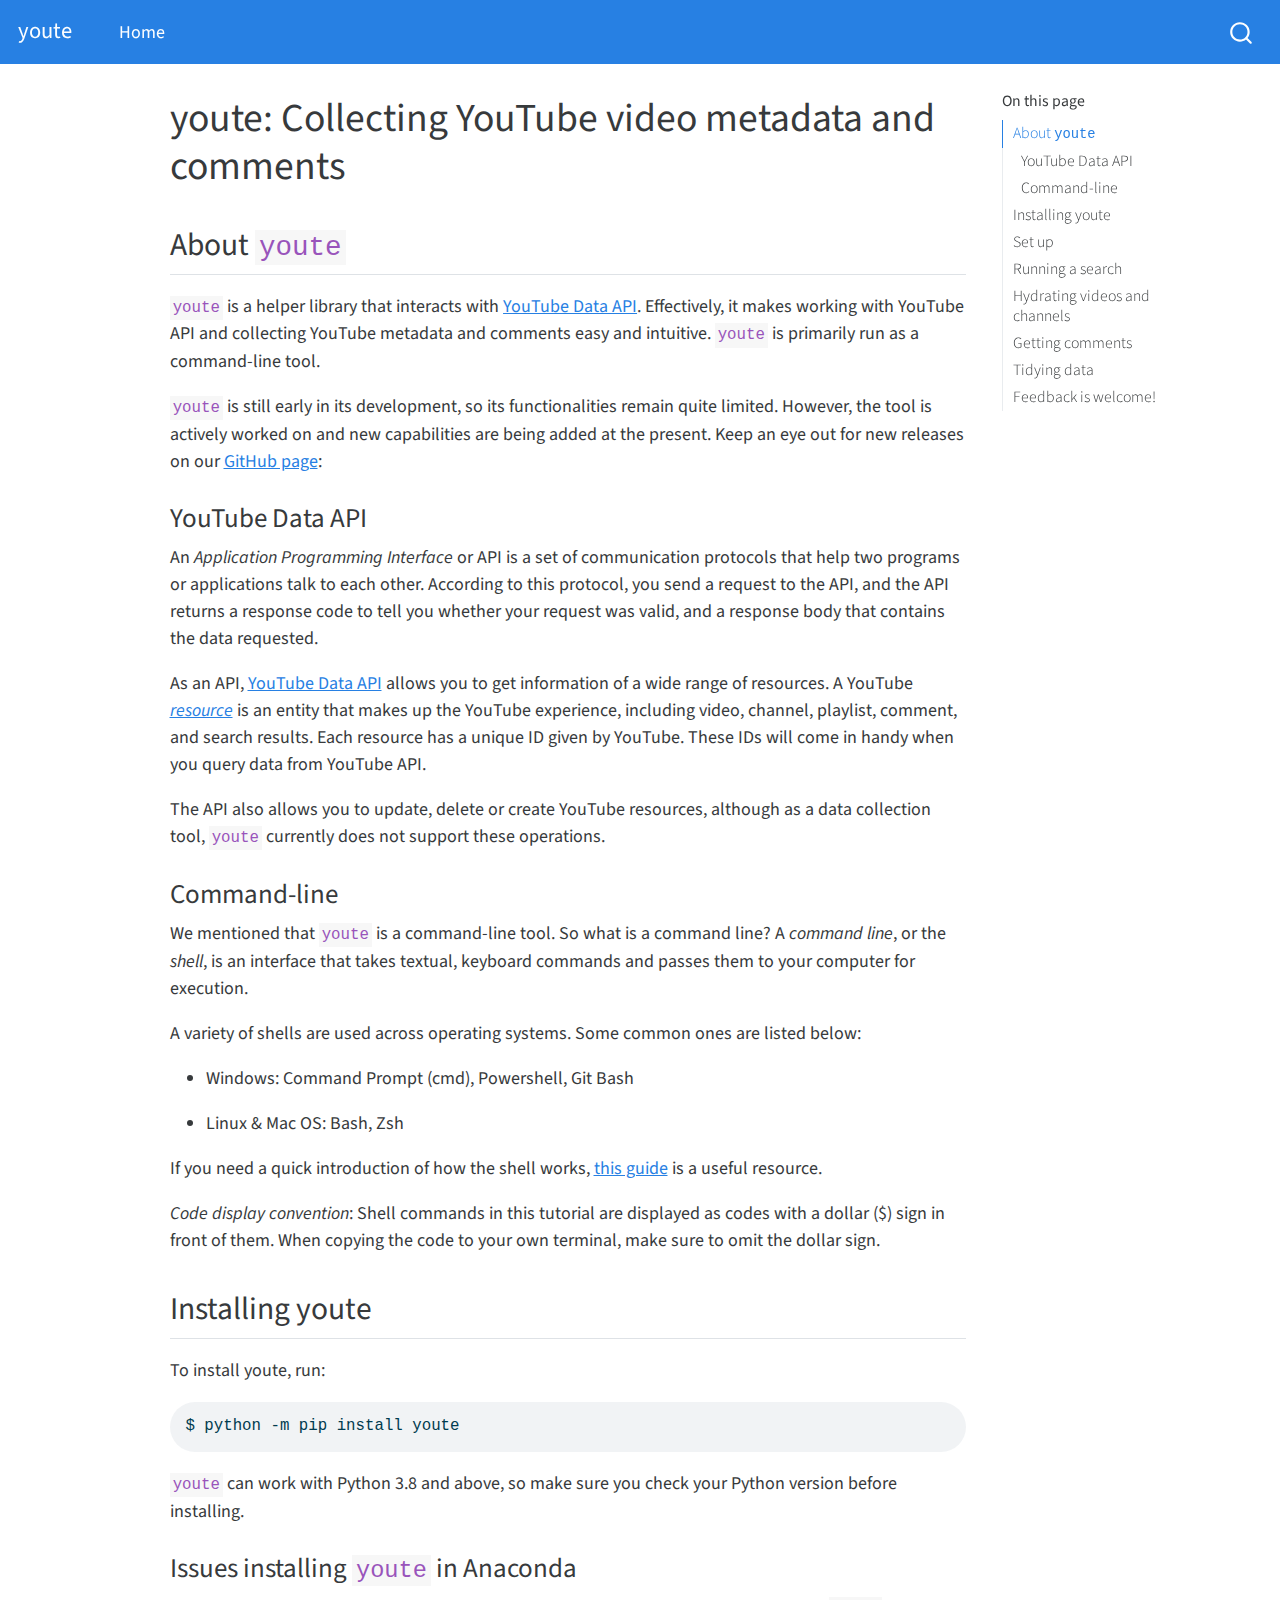
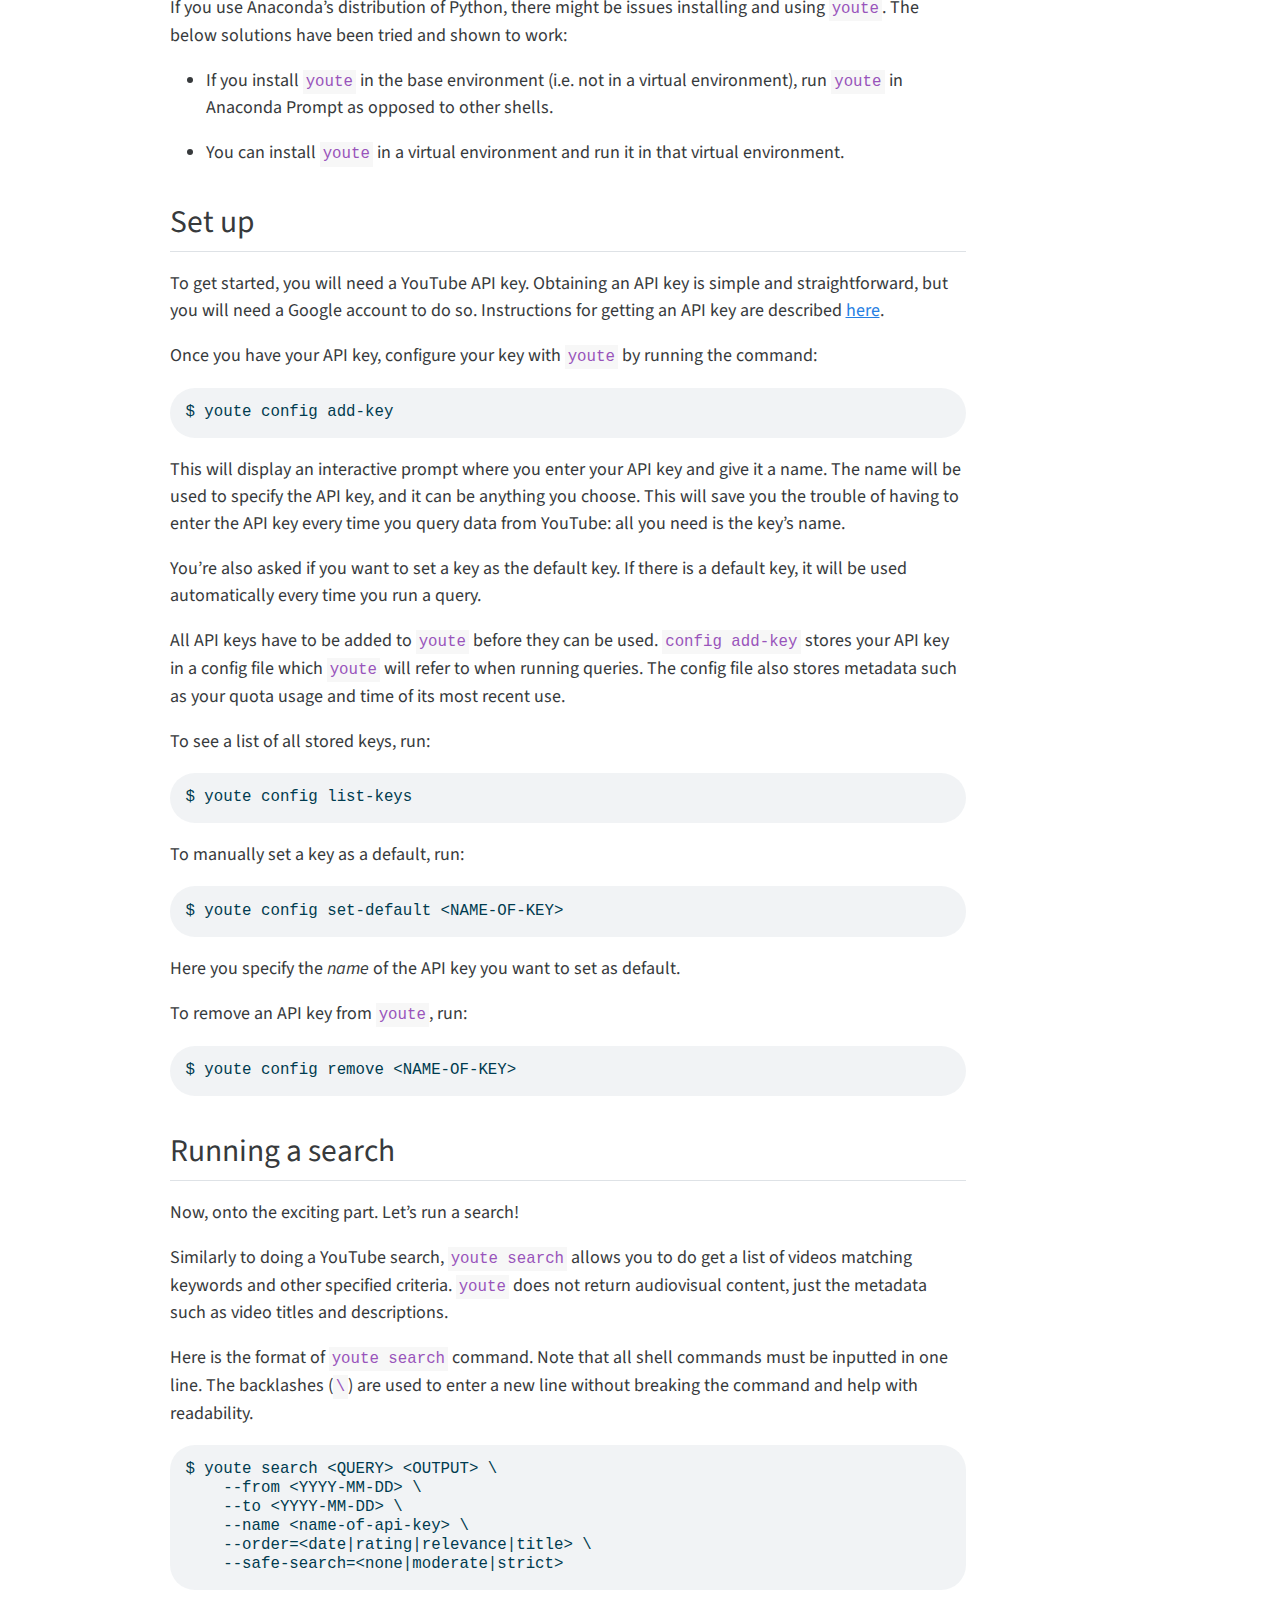
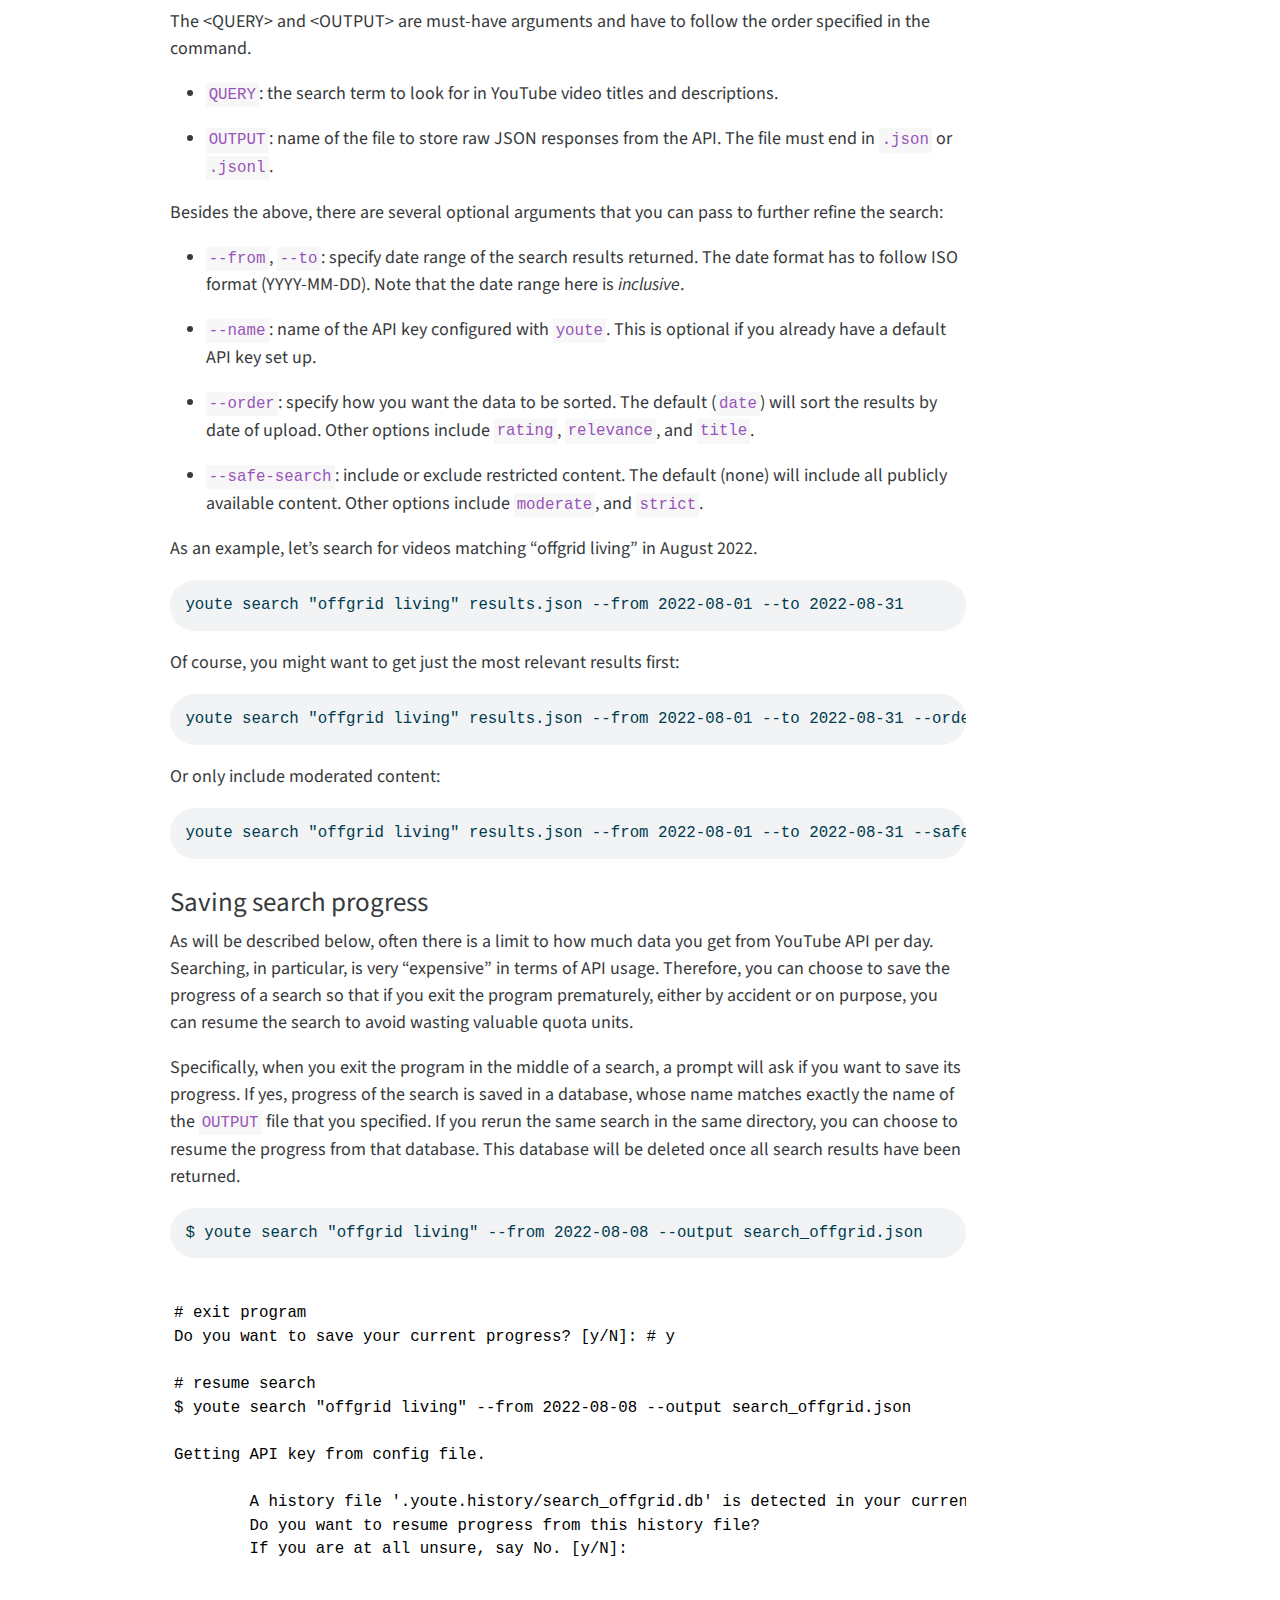
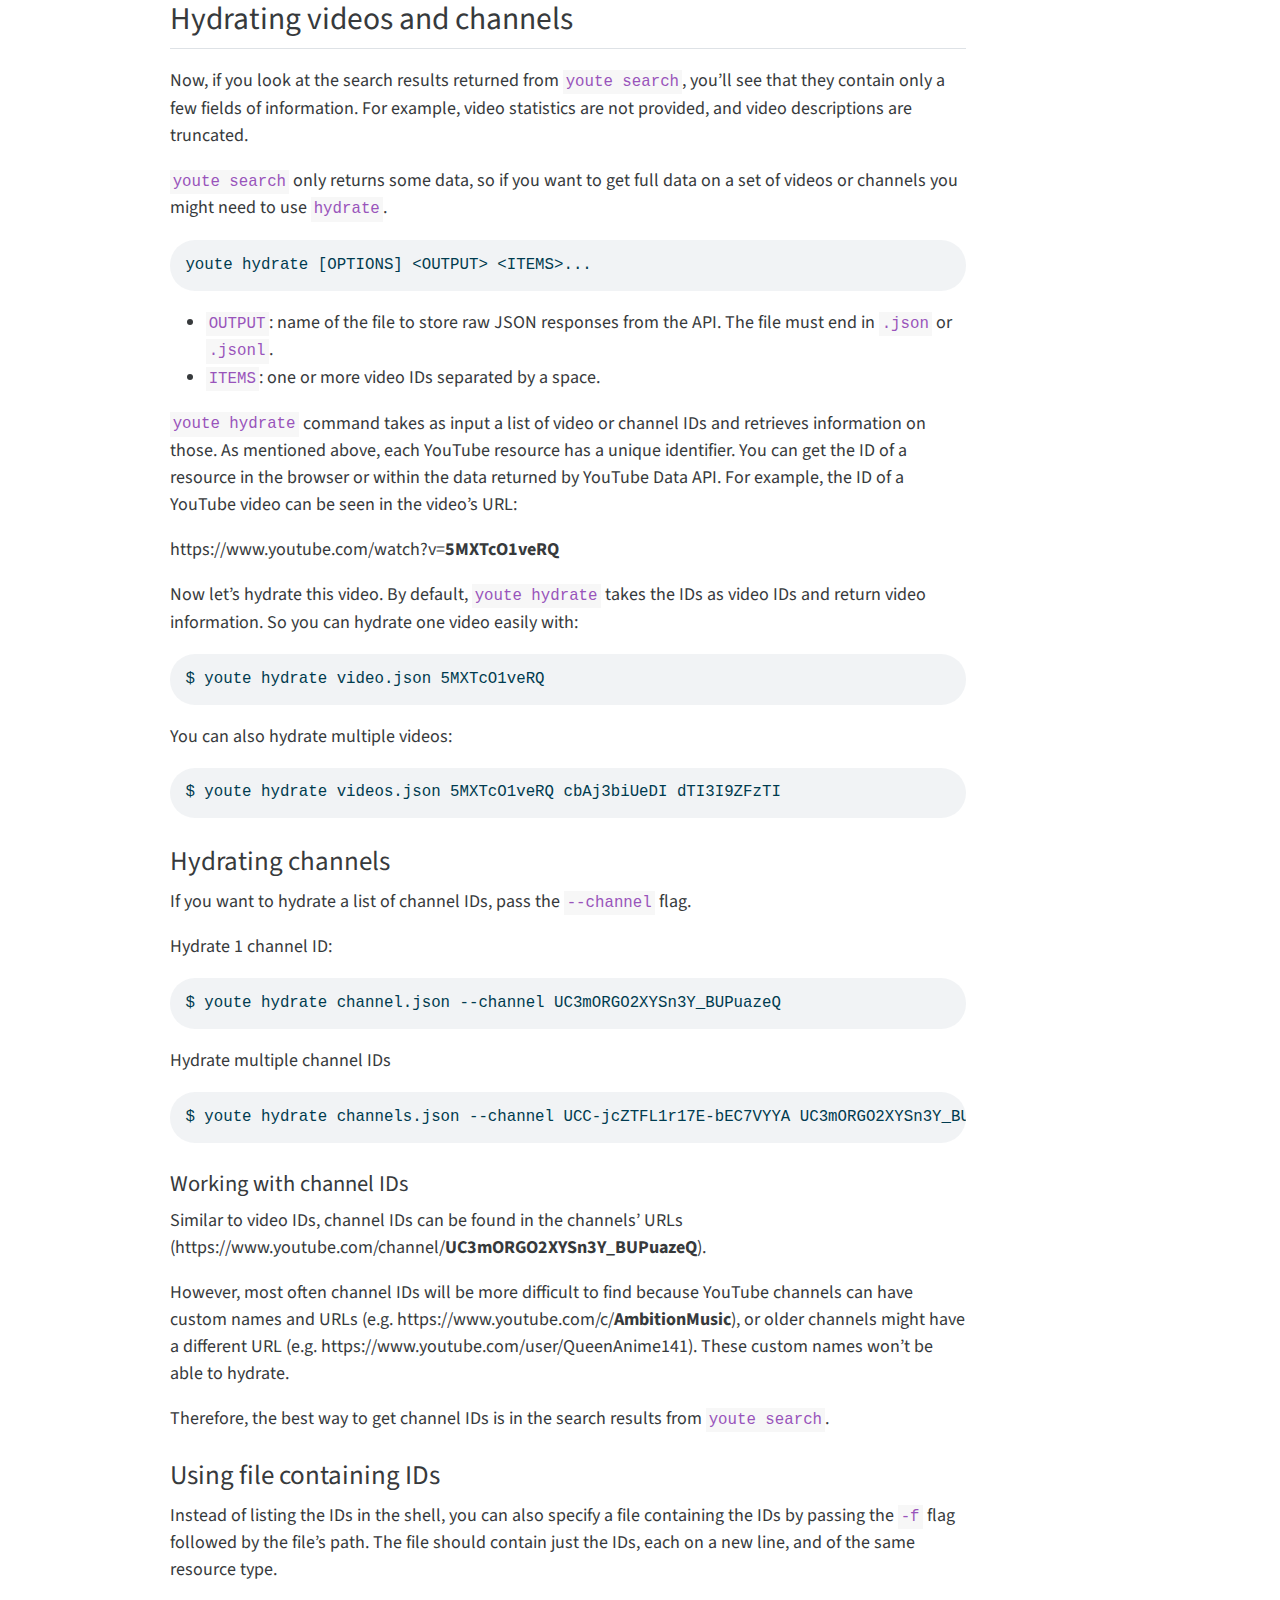
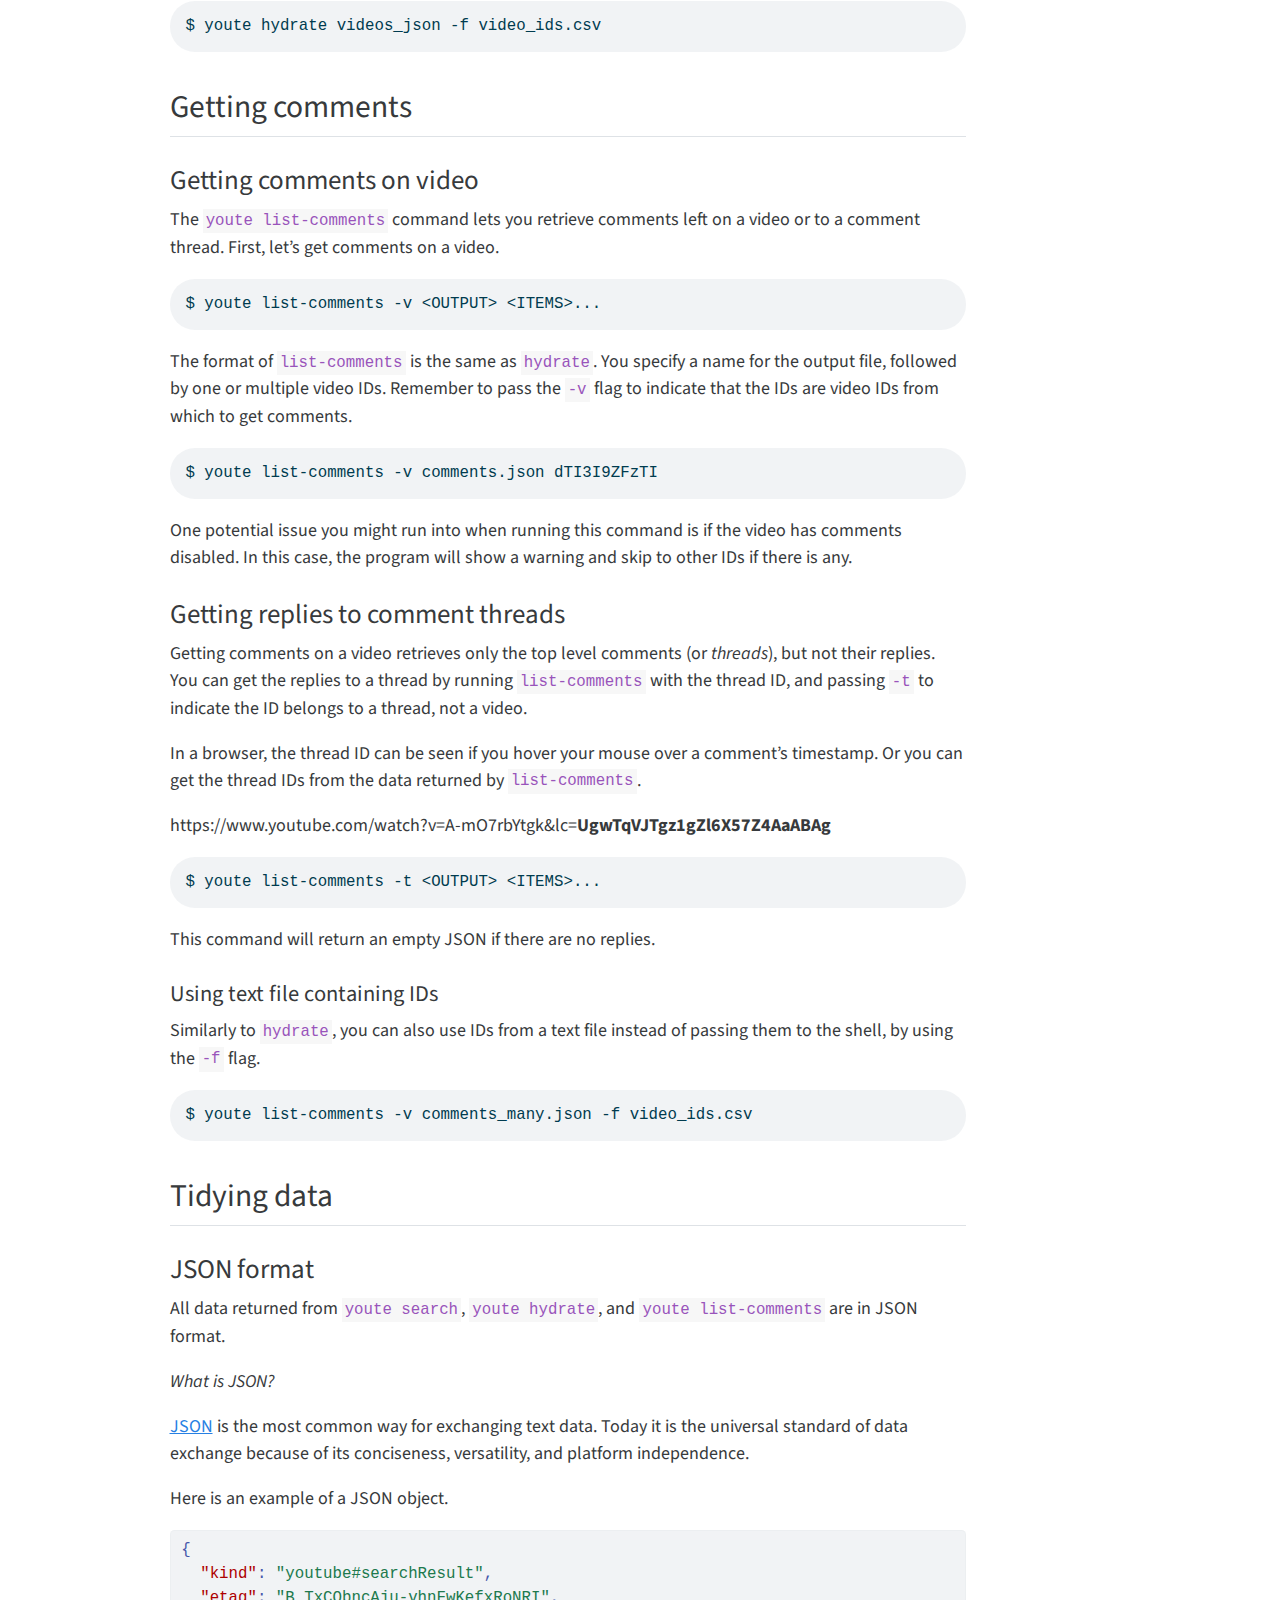
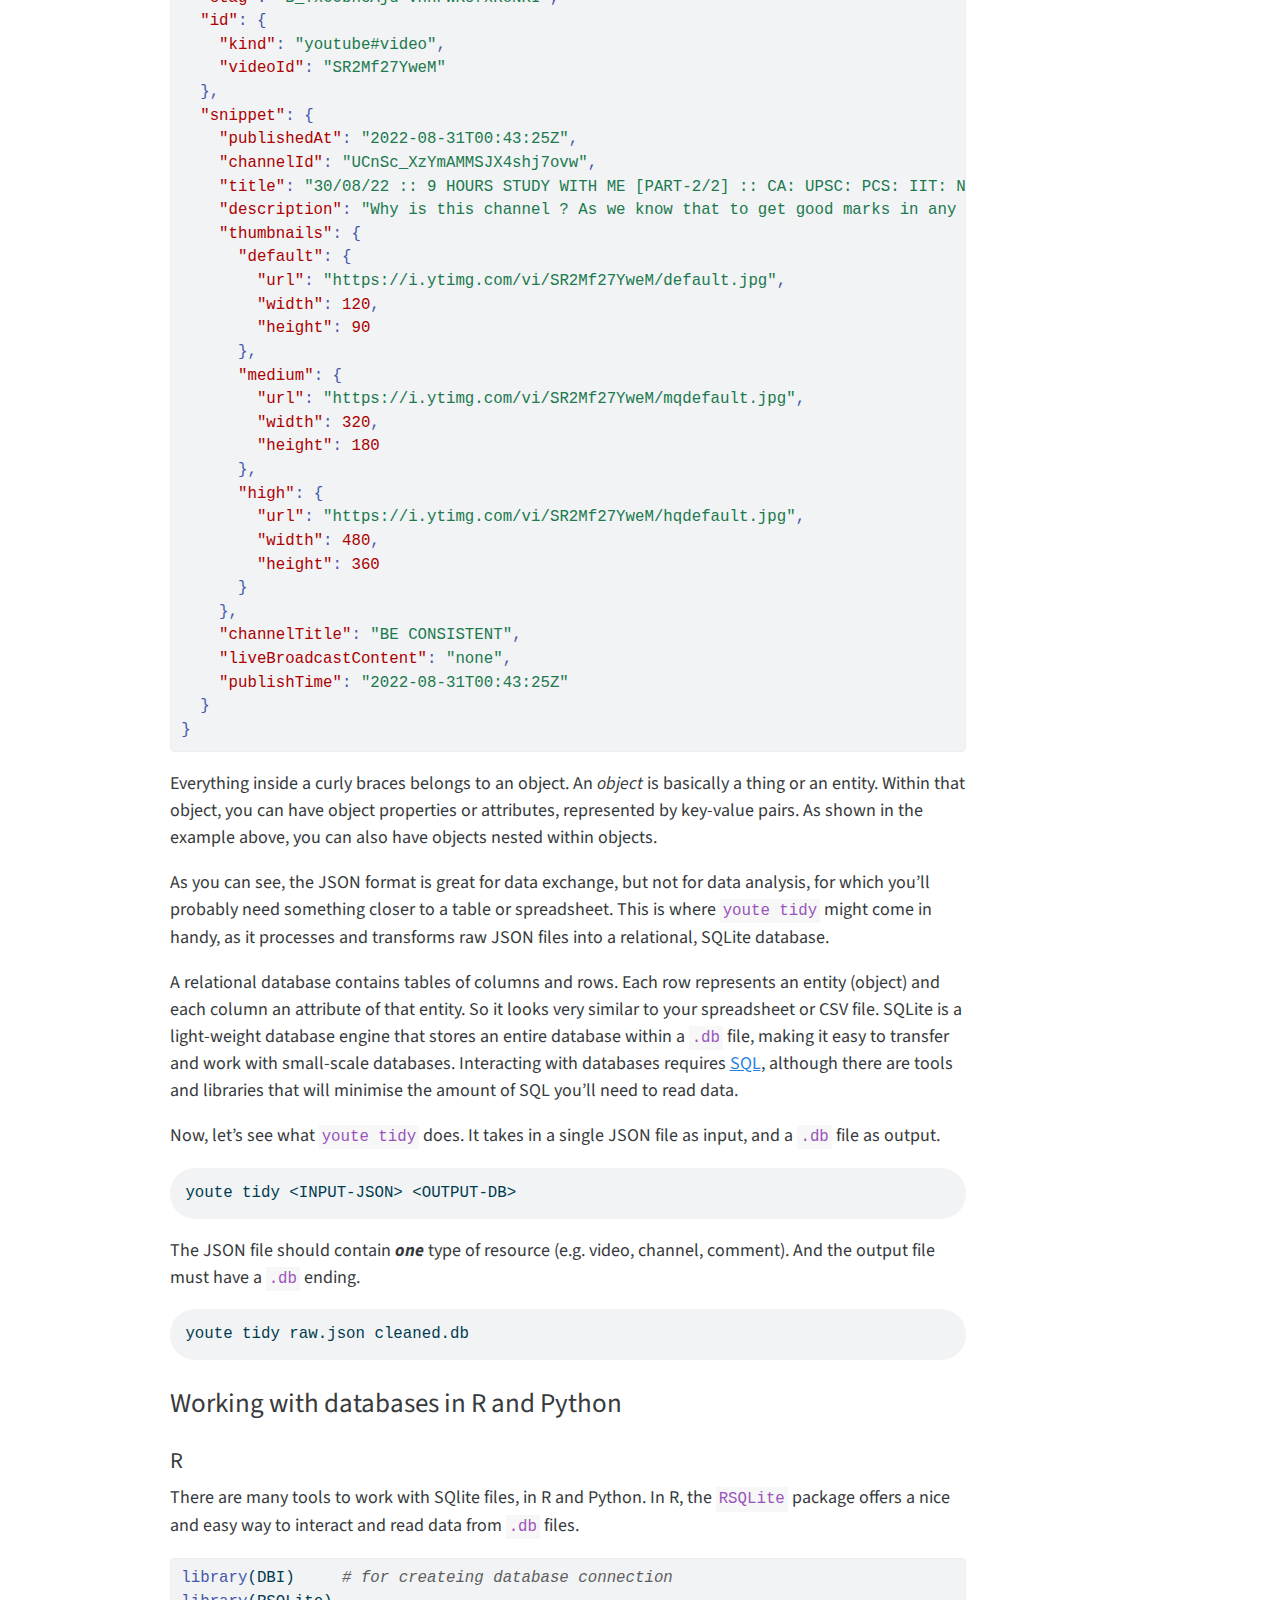
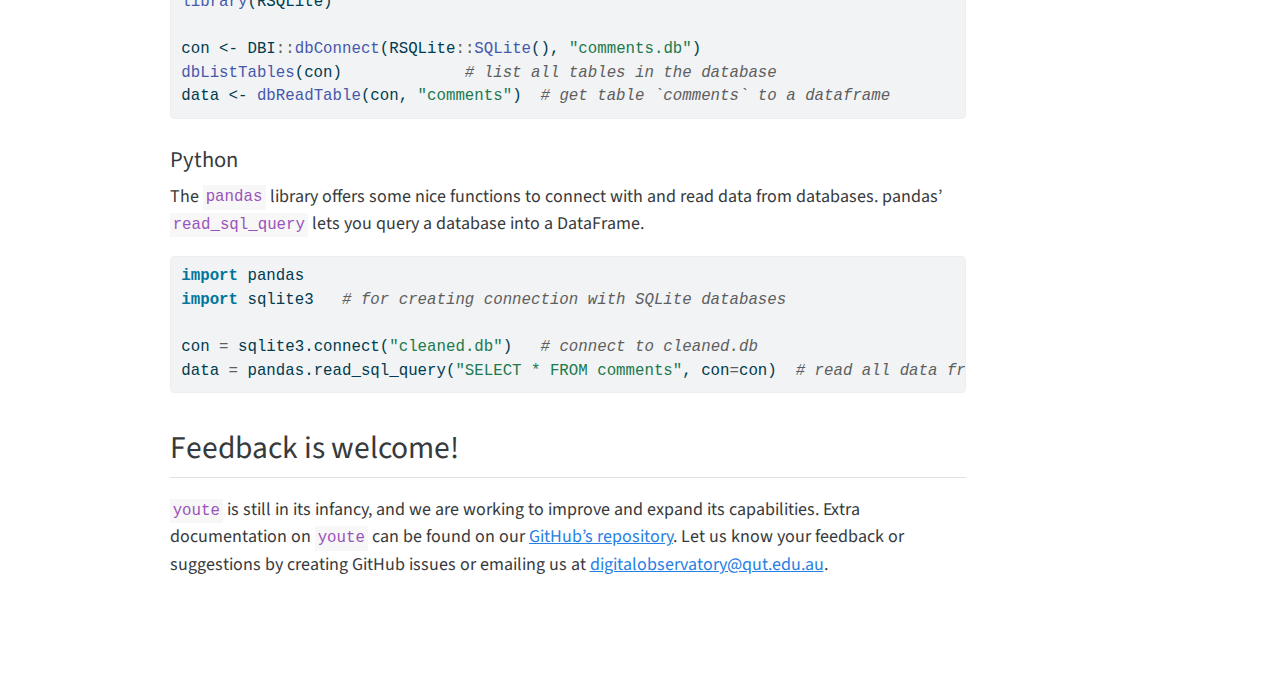
==== docs/index.html @ ddb52a69 "docs for quarto site" ====
<!DOCTYPE html>
<html xmlns="http://www.w3.org/1999/xhtml" lang="en" xml:lang="en"><head>

<meta charset="utf-8">
<meta name="generator" content="quarto-1.1.251">

<meta name="viewport" content="width=device-width, initial-scale=1.0, user-scalable=yes">


<title>youte - youte: Collecting YouTube video metadata and comments</title>
<style>
code{white-space: pre-wrap;}
span.smallcaps{font-variant: small-caps;}
div.columns{display: flex; gap: min(4vw, 1.5em);}
div.column{flex: auto; overflow-x: auto;}
div.hanging-indent{margin-left: 1.5em; text-indent: -1.5em;}
ul.task-list{list-style: none;}
ul.task-list li input[type="checkbox"] {
  width: 0.8em;
  margin: 0 0.8em 0.2em -1.6em;
  vertical-align: middle;
}
pre > code.sourceCode { white-space: pre; position: relative; }
pre > code.sourceCode > span { display: inline-block; line-height: 1.25; }
pre > code.sourceCode > span:empty { height: 1.2em; }
.sourceCode { overflow: visible; }
code.sourceCode > span { color: inherit; text-decoration: inherit; }
div.sourceCode { margin: 1em 0; }
pre.sourceCode { margin: 0; }
@media screen {
div.sourceCode { overflow: auto; }
}
@media print {
pre > code.sourceCode { white-space: pre-wrap; }
pre > code.sourceCode > span { text-indent: -5em; padding-left: 5em; }
}
pre.numberSource code
  { counter-reset: source-line 0; }
pre.numberSource code > span
  { position: relative; left: -4em; counter-increment: source-line; }
pre.numberSource code > span > a:first-child::before
  { content: counter(source-line);
    position: relative; left: -1em; text-align: right; vertical-align: baseline;
    border: none; display: inline-block;
    -webkit-touch-callout: none; -webkit-user-select: none;
    -khtml-user-select: none; -moz-user-select: none;
    -ms-user-select: none; user-select: none;
    padding: 0 4px; width: 4em;
    color: #aaaaaa;
  }
pre.numberSource { margin-left: 3em; border-left: 1px solid #aaaaaa;  padding-left: 4px; }
div.sourceCode
  {   }
@media screen {
pre > code.sourceCode > span > a:first-child::before { text-decoration: underline; }
}
code span.al { color: #ff0000; font-weight: bold; } /* Alert */
code span.an { color: #60a0b0; font-weight: bold; font-style: italic; } /* Annotation */
code span.at { color: #7d9029; } /* Attribute */
code span.bn { color: #40a070; } /* BaseN */
code span.bu { color: #008000; } /* BuiltIn */
code span.cf { color: #007020; font-weight: bold; } /* ControlFlow */
code span.ch { color: #4070a0; } /* Char */
code span.cn { color: #880000; } /* Constant */
code span.co { color: #60a0b0; font-style: italic; } /* Comment */
code span.cv { color: #60a0b0; font-weight: bold; font-style: italic; } /* CommentVar */
code span.do { color: #ba2121; font-style: italic; } /* Documentation */
code span.dt { color: #902000; } /* DataType */
code span.dv { color: #40a070; } /* DecVal */
code span.er { color: #ff0000; font-weight: bold; } /* Error */
code span.ex { } /* Extension */
code span.fl { color: #40a070; } /* Float */
code span.fu { color: #06287e; } /* Function */
code span.im { color: #008000; font-weight: bold; } /* Import */
code span.in { color: #60a0b0; font-weight: bold; font-style: italic; } /* Information */
code span.kw { color: #007020; font-weight: bold; } /* Keyword */
code span.op { color: #666666; } /* Operator */
code span.ot { color: #007020; } /* Other */
code span.pp { color: #bc7a00; } /* Preprocessor */
code span.sc { color: #4070a0; } /* SpecialChar */
code span.ss { color: #bb6688; } /* SpecialString */
code span.st { color: #4070a0; } /* String */
code span.va { color: #19177c; } /* Variable */
code span.vs { color: #4070a0; } /* VerbatimString */
code span.wa { color: #60a0b0; font-weight: bold; font-style: italic; } /* Warning */
</style>


<script src="site_libs/quarto-nav/quarto-nav.js"></script>
<script src="site_libs/quarto-nav/headroom.min.js"></script>
<script src="site_libs/clipboard/clipboard.min.js"></script>
<script src="site_libs/quarto-search/autocomplete.umd.js"></script>
<script src="site_libs/quarto-search/fuse.min.js"></script>
<script src="site_libs/quarto-search/quarto-search.js"></script>
<meta name="quarto:offset" content="./">
<script src="site_libs/quarto-html/quarto.js"></script>
<script src="site_libs/quarto-html/popper.min.js"></script>
<script src="site_libs/quarto-html/tippy.umd.min.js"></script>
<script src="site_libs/quarto-html/anchor.min.js"></script>
<link href="site_libs/quarto-html/tippy.css" rel="stylesheet">
<link href="site_libs/quarto-html/quarto-syntax-highlighting.css" rel="stylesheet" id="quarto-text-highlighting-styles">
<script src="site_libs/bootstrap/bootstrap.min.js"></script>
<link href="site_libs/bootstrap/bootstrap-icons.css" rel="stylesheet">
<link href="site_libs/bootstrap/bootstrap.min.css" rel="stylesheet" id="quarto-bootstrap" data-mode="light">
<script id="quarto-search-options" type="application/json">{
  "location": "navbar",
  "copy-button": false,
  "collapse-after": 3,
  "panel-placement": "end",
  "type": "overlay",
  "limit": 20,
  "language": {
    "search-no-results-text": "No results",
    "search-matching-documents-text": "matching documents",
    "search-copy-link-title": "Copy link to search",
    "search-hide-matches-text": "Hide additional matches",
    "search-more-match-text": "more match in this document",
    "search-more-matches-text": "more matches in this document",
    "search-clear-button-title": "Clear",
    "search-detached-cancel-button-title": "Cancel",
    "search-submit-button-title": "Submit"
  }
}</script>


<link rel="stylesheet" href="styles.css">
</head>

<body class="nav-fixed">

<div id="quarto-search-results"></div>
  <header id="quarto-header" class="headroom fixed-top">
    <nav class="navbar navbar-expand-lg navbar-dark ">
      <div class="navbar-container container-fluid">
      <div class="navbar-brand-container">
    <a class="navbar-brand" href="./index.html">
    <span class="navbar-title">youte</span>
    </a>
  </div>
          <button class="navbar-toggler" type="button" data-bs-toggle="collapse" data-bs-target="#navbarCollapse" aria-controls="navbarCollapse" aria-expanded="false" aria-label="Toggle navigation" onclick="if (window.quartoToggleHeadroom) { window.quartoToggleHeadroom(); }">
  <span class="navbar-toggler-icon"></span>
</button>
          <div class="collapse navbar-collapse" id="navbarCollapse">
            <ul class="navbar-nav navbar-nav-scroll me-auto">
  <li class="nav-item">
    <a class="nav-link active" href="./index.html" aria-current="page">Home</a>
  </li>  
</ul>
              <div id="quarto-search" class="" title="Search"></div>
          </div> <!-- /navcollapse -->
      </div> <!-- /container-fluid -->
    </nav>
</header>
<!-- content -->
<div id="quarto-content" class="quarto-container page-columns page-rows-contents page-layout-article page-navbar">
<!-- sidebar -->
<!-- margin-sidebar -->
    <div id="quarto-margin-sidebar" class="sidebar margin-sidebar">
        <nav id="TOC" role="doc-toc" class="toc-active">
    <h2 id="toc-title">On this page</h2>
   
  <ul>
  <li><a href="#about-youte" id="toc-about-youte" class="nav-link active" data-scroll-target="#about-youte">About <code>youte</code></a>
  <ul class="collapse">
  <li><a href="#youtube-data-api" id="toc-youtube-data-api" class="nav-link" data-scroll-target="#youtube-data-api">YouTube Data API</a></li>
  <li><a href="#command-line" id="toc-command-line" class="nav-link" data-scroll-target="#command-line">Command-line</a></li>
  </ul></li>
  <li><a href="#installing-youte" id="toc-installing-youte" class="nav-link" data-scroll-target="#installing-youte">Installing youte</a>
  <ul class="collapse">
  <li><a href="#issues-installing-youte-in-anaconda" id="toc-issues-installing-youte-in-anaconda" class="nav-link" data-scroll-target="#issues-installing-youte-in-anaconda">Issues installing <code>youte</code> in Anaconda</a></li>
  </ul></li>
  <li><a href="#set-up" id="toc-set-up" class="nav-link" data-scroll-target="#set-up">Set up</a></li>
  <li><a href="#running-a-search" id="toc-running-a-search" class="nav-link" data-scroll-target="#running-a-search">Running a search</a>
  <ul class="collapse">
  <li><a href="#saving-search-progress" id="toc-saving-search-progress" class="nav-link" data-scroll-target="#saving-search-progress">Saving search progress</a></li>
  </ul></li>
  <li><a href="#hydrating-videos-and-channels" id="toc-hydrating-videos-and-channels" class="nav-link" data-scroll-target="#hydrating-videos-and-channels">Hydrating videos and channels</a>
  <ul class="collapse">
  <li><a href="#hydrating-channels" id="toc-hydrating-channels" class="nav-link" data-scroll-target="#hydrating-channels">Hydrating channels</a></li>
  <li><a href="#using-file-containing-ids" id="toc-using-file-containing-ids" class="nav-link" data-scroll-target="#using-file-containing-ids">Using file containing IDs</a></li>
  </ul></li>
  <li><a href="#getting-comments" id="toc-getting-comments" class="nav-link" data-scroll-target="#getting-comments">Getting comments</a>
  <ul class="collapse">
  <li><a href="#getting-comments-on-video" id="toc-getting-comments-on-video" class="nav-link" data-scroll-target="#getting-comments-on-video">Getting comments on video</a></li>
  <li><a href="#getting-replies-to-comment-threads" id="toc-getting-replies-to-comment-threads" class="nav-link" data-scroll-target="#getting-replies-to-comment-threads">Getting replies to comment threads</a></li>
  </ul></li>
  <li><a href="#tidying-data" id="toc-tidying-data" class="nav-link" data-scroll-target="#tidying-data">Tidying data</a>
  <ul class="collapse">
  <li><a href="#json-format" id="toc-json-format" class="nav-link" data-scroll-target="#json-format">JSON format</a></li>
  <li><a href="#working-with-databases-in-r-and-python" id="toc-working-with-databases-in-r-and-python" class="nav-link" data-scroll-target="#working-with-databases-in-r-and-python">Working with databases in R and Python</a></li>
  </ul></li>
  <li><a href="#feedback-is-welcome" id="toc-feedback-is-welcome" class="nav-link" data-scroll-target="#feedback-is-welcome">Feedback is welcome!</a></li>
  </ul>
</nav>
    </div>
<!-- main -->
<main class="content" id="quarto-document-content">

<header id="title-block-header" class="quarto-title-block default">
<div class="quarto-title">
<h1 class="title">youte: Collecting YouTube video metadata and comments</h1>
</div>



<div class="quarto-title-meta">

    
    
  </div>
  

</header>

<section id="about-youte" class="level2">
<h2 class="anchored" data-anchor-id="about-youte">About <code>youte</code></h2>
<p><code>youte</code> is a helper library that interacts with <a href="https://developers.google.com/youtube/v3">YouTube Data API</a>. Effectively, it makes working with YouTube API and collecting YouTube metadata and comments easy and intuitive. <code>youte</code> is primarily run as a command-line tool.</p>
<p><code>youte</code> is still early in its development, so its functionalities remain quite limited. However, the tool is actively worked on and new capabilities are being added at the present. Keep an eye out for new releases on our <a href="https://github.com/QUT-Digital-Observatory/youte">GitHub page</a>:</p>
<section id="youtube-data-api" class="level3">
<h3 class="anchored" data-anchor-id="youtube-data-api">YouTube Data API</h3>
<p>An <em>Application Programming Interface</em> or API is a set of communication protocols that help two programs or applications talk to each other. According to this protocol, you send a request to the API, and the API returns a response code to tell you whether your request was valid, and a response body that contains the data requested.</p>
<p>As an API, <a href="https://developers.google.com/youtube/v3/getting-started">YouTube Data API</a> allows you to get information of a wide range of resources. A YouTube <a href="https://developers.google.com/youtube/v3/getting-started#resources"><em>resource</em></a> is an entity that makes up the YouTube experience, including video, channel, playlist, comment, and search results. Each resource has a unique ID given by YouTube. These IDs will come in handy when you query data from YouTube API.</p>
<p>The API also allows you to update, delete or create YouTube resources, although as a data collection tool, <code>youte</code> currently does not support these operations.</p>
</section>
<section id="command-line" class="level3">
<h3 class="anchored" data-anchor-id="command-line">Command-line</h3>
<p>We mentioned that <code>youte</code> is a command-line tool. So what is a command line? A <em>command line</em>, or the <em>shell</em>, is an interface that takes textual, keyboard commands and passes them to your computer for execution.</p>
<p>A variety of shells are used across operating systems. Some common ones are listed below:</p>
<ul>
<li><p>Windows: Command Prompt (cmd), Powershell, Git Bash</p></li>
<li><p>Linux &amp; Mac OS: Bash, Zsh</p></li>
</ul>
<p>If you need a quick introduction of how the shell works, <a href="https://swcarpentry.github.io/shell-novice/">this guide</a> is a useful resource.</p>
<p><em>Code display convention</em>: Shell commands in this tutorial are displayed as codes with a dollar ($) sign in front of them. When copying the code to your own terminal, make sure to omit the dollar sign.</p>
</section>
</section>
<section id="installing-youte" class="level2">
<h2 class="anchored" data-anchor-id="installing-youte">Installing youte</h2>
<p>To install youte, run:</p>
<pre class="shell"><code>$ python -m pip install youte</code></pre>
<p><code>youte</code> can work with Python 3.8 and above, so make sure you check your Python version before installing.</p>
<section id="issues-installing-youte-in-anaconda" class="level3">
<h3 class="anchored" data-anchor-id="issues-installing-youte-in-anaconda">Issues installing <code>youte</code> in Anaconda</h3>
<p>If you use Anaconda’s distribution of Python, there might be issues installing and using <code>youte</code>. The below solutions have been tried and shown to work:</p>
<ul>
<li><p>If you install <code>youte</code> in the base environment (i.e.&nbsp;not in a virtual environment), run <code>youte</code> in Anaconda Prompt as opposed to other shells.</p></li>
<li><p>You can install <code>youte</code> in a virtual environment and run it in that virtual environment.</p></li>
</ul>
</section>
</section>
<section id="set-up" class="level2">
<h2 class="anchored" data-anchor-id="set-up">Set up</h2>
<p>To get started, you will need a YouTube API key. Obtaining an API key is simple and straightforward, but you will need a Google account to do so. Instructions for getting an API key are described <a href="https://developers.google.com/youtube/v3/getting-started">here</a>.</p>
<p>Once you have your API key, configure your key with <code>youte</code> by running the command:</p>
<pre class="shell"><code>$ youte config add-key</code></pre>
<p>This will display an interactive prompt where you enter your API key and give it a name. The name will be used to specify the API key, and it can be anything you choose. This will save you the trouble of having to enter the API key every time you query data from YouTube: all you need is the key’s name.</p>
<p>You’re also asked if you want to set a key as the default key. If there is a default key, it will be used automatically every time you run a query.</p>
<p>All API keys have to be added to <code>youte</code> before they can be used. <code>config add-key</code> stores your API key in a config file which <code>youte</code> will refer to when running queries. The config file also stores metadata such as your quota usage and time of its most recent use.</p>
<p>To see a list of all stored keys, run:</p>
<pre class="shell"><code>$ youte config list-keys</code></pre>
<p>To manually set a key as a default, run:</p>
<pre class="shell"><code>$ youte config set-default &lt;NAME-OF-KEY&gt;</code></pre>
<p>Here you specify the <em>name</em> of the API key you want to set as default.</p>
<p>To remove an API key from <code>youte</code>, run:</p>
<pre class="shell"><code>$ youte config remove &lt;NAME-OF-KEY&gt;</code></pre>
</section>
<section id="running-a-search" class="level2">
<h2 class="anchored" data-anchor-id="running-a-search">Running a search</h2>
<p>Now, onto the exciting part. Let’s run a search!</p>
<p>Similarly to doing a YouTube search, <code>youte search</code> allows you to do get a list of videos matching keywords and other specified criteria. <code>youte</code> does not return audiovisual content, just the metadata such as video titles and descriptions.</p>
<p>Here is the format of <code>youte search</code> command. Note that all shell commands must be inputted in one line. The backlashes (<code>\</code>) are used to enter a new line without breaking the command and help with readability.</p>
<pre class="shell"><code>$ youte search &lt;QUERY&gt; &lt;OUTPUT&gt; \
    --from &lt;YYYY-MM-DD&gt; \
    --to &lt;YYYY-MM-DD&gt; \
    --name &lt;name-of-api-key&gt; \
    --order=&lt;date|rating|relevance|title&gt; \
    --safe-search=&lt;none|moderate|strict&gt;</code></pre>
<p>The &lt;QUERY&gt; and &lt;OUTPUT&gt; are must-have arguments and have to follow the order specified in the command.</p>
<ul>
<li><p><code>QUERY</code>: the search term to look for in YouTube video titles and descriptions.</p></li>
<li><p><code>OUTPUT</code>: name of the file to store raw JSON responses from the API. The file must end in <code>.json</code> or <code>.jsonl</code>.</p></li>
</ul>
<p>Besides the above, there are several optional arguments that you can pass to further refine the search:</p>
<ul>
<li><p><code>--from</code>, <code>--to</code>: specify date range of the search results returned. The date format has to follow ISO format (YYYY-MM-DD). Note that the date range here is <em>inclusive</em>.</p></li>
<li><p><code>--name</code>: name of the API key configured with <code>youte</code>. This is optional if you already have a default API key set up.</p></li>
<li><p><code>--order</code>: specify how you want the data to be sorted. The default (<code>date</code>) will sort the results by date of upload. Other options include <code>rating</code>, <code>relevance</code>, and <code>title</code>.</p></li>
<li><p><code>--safe-search</code>: include or exclude restricted content. The default (none) will include all publicly available content. Other options include <code>moderate</code>, and <code>strict</code>.</p></li>
</ul>
<p>As an example, let’s search for videos matching “offgrid living” in August 2022.</p>
<pre class="shell"><code>youte search "offgrid living" results.json --from 2022-08-01 --to 2022-08-31</code></pre>
<p>Of course, you might want to get just the most relevant results first:</p>
<pre class="shell"><code>youte search "offgrid living" results.json --from 2022-08-01 --to 2022-08-31 --order=relevance</code></pre>
<p>Or only include moderated content:</p>
<pre class="shell"><code>youte search "offgrid living" results.json --from 2022-08-01 --to 2022-08-31 --safe-search=moderate</code></pre>
<section id="saving-search-progress" class="level3">
<h3 class="anchored" data-anchor-id="saving-search-progress">Saving search progress</h3>
<p>As will be described below, often there is a limit to how much data you get from YouTube API per day. Searching, in particular, is very “expensive” in terms of API usage. Therefore, you can choose to save the progress of a search so that if you exit the program prematurely, either by accident or on purpose, you can resume the search to avoid wasting valuable quota units.</p>
<p>Specifically, when you exit the program in the middle of a search, a prompt will ask if you want to save its progress. If yes, progress of the search is saved in a database, whose name matches exactly the name of the <code>OUTPUT</code> file that you specified. If you rerun the same search in the same directory, you can choose to resume the progress from that database. This database will be deleted once all search results have been returned.</p>
<pre class="shell"><code>$ youte search "offgrid living" --from 2022-08-08 --output search_offgrid.json  </code></pre>
<pre class="text"><code>
# exit program
Do you want to save your current progress? [y/N]: # y  

# resume search
$ youte search "offgrid living" --from 2022-08-08 --output search_offgrid.json  

Getting API key from config file.  

        A history file '.youte.history/search_offgrid.db' is detected in your current directory.
        Do you want to resume progress from this history file?
        If you are at all unsure, say No. [y/N]:</code></pre>
</section>
</section>
<section id="hydrating-videos-and-channels" class="level2">
<h2 class="anchored" data-anchor-id="hydrating-videos-and-channels">Hydrating videos and channels</h2>
<p>Now, if you look at the search results returned from <code>youte search</code>, you’ll see that they contain only a few fields of information. For example, video statistics are not provided, and video descriptions are truncated.</p>
<p><code>youte search</code> only returns some data, so if you want to get full data on a set of videos or channels you might need to use <code>hydrate</code>.</p>
<pre class="shell"><code>youte hydrate [OPTIONS] &lt;OUTPUT&gt; &lt;ITEMS&gt;...</code></pre>
<ul>
<li><code>OUTPUT</code>: name of the file to store raw JSON responses from the API. The file must end in <code>.json</code> or <code>.jsonl</code>.</li>
<li><code>ITEMS</code>: one or more video IDs separated by a space.</li>
</ul>
<p><code>youte hydrate</code> command takes as input a list of video or channel IDs and retrieves information on those. As mentioned above, each YouTube resource has a unique identifier. You can get the ID of a resource in the browser or within the data returned by YouTube Data API. For example, the ID of a YouTube video can be seen in the video’s URL:</p>
<p>https://www.youtube.com/watch?v=<strong>5MXTcO1veRQ</strong></p>
<p>Now let’s hydrate this video. By default, <code>youte hydrate</code> takes the IDs as video IDs and return video information. So you can hydrate one video easily with:</p>
<pre class="shell"><code>$ youte hydrate video.json 5MXTcO1veRQ</code></pre>
<p>You can also hydrate multiple videos:</p>
<pre class="shell"><code>$ youte hydrate videos.json 5MXTcO1veRQ cbAj3biUeDI dTI3I9ZFzTI</code></pre>
<section id="hydrating-channels" class="level3">
<h3 class="anchored" data-anchor-id="hydrating-channels">Hydrating channels</h3>
<p>If you want to hydrate a list of channel IDs, pass the <code>--channel</code> flag.</p>
<p>Hydrate 1 channel ID:</p>
<pre class="shell"><code>$ youte hydrate channel.json --channel UC3mORGO2XYSn3Y_BUPuazeQ</code></pre>
<p>Hydrate multiple channel IDs</p>
<pre class="shell"><code>$ youte hydrate channels.json --channel UCC-jcZTFL1r17E-bEC7VYYA UC3mORGO2XYSn3Y_BUPuazeQ</code></pre>
<section id="working-with-channel-ids" class="level4">
<h4 class="anchored" data-anchor-id="working-with-channel-ids">Working with channel IDs</h4>
<p>Similar to video IDs, channel IDs can be found in the channels’ URLs (https://www.youtube.com/channel/<strong>UC3mORGO2XYSn3Y_BUPuazeQ</strong>).</p>
<p>However, most often channel IDs will be more difficult to find because YouTube channels can have custom names and URLs (e.g.&nbsp;https://www.youtube.com/c/<strong>AmbitionMusic</strong>), or older channels might have a different URL (e.g.&nbsp;https://www.youtube.com/user/QueenAnime141). These custom names won’t be able to hydrate.</p>
<p>Therefore, the best way to get channel IDs is in the search results from <code>youte search</code>.</p>
</section>
</section>
<section id="using-file-containing-ids" class="level3">
<h3 class="anchored" data-anchor-id="using-file-containing-ids">Using file containing IDs</h3>
<p>Instead of listing the IDs in the shell, you can also specify a file containing the IDs by passing the <code>-f</code> flag followed by the file’s path. The file should contain just the IDs, each on a new line, and of the same resource type.</p>
<pre class="shell"><code>$ youte hydrate videos_json -f video_ids.csv</code></pre>
</section>
</section>
<section id="getting-comments" class="level2">
<h2 class="anchored" data-anchor-id="getting-comments">Getting comments</h2>
<section id="getting-comments-on-video" class="level3">
<h3 class="anchored" data-anchor-id="getting-comments-on-video">Getting comments on video</h3>
<p>The <code>youte list-comments</code> command lets you retrieve comments left on a video or to a comment thread. First, let’s get comments on a video.</p>
<pre class="shell"><code>$ youte list-comments -v &lt;OUTPUT&gt; &lt;ITEMS&gt;...</code></pre>
<p>The format of <code>list-comments</code> is the same as <code>hydrate</code>. You specify a name for the output file, followed by one or multiple video IDs. Remember to pass the <code>-v</code> flag to indicate that the IDs are video IDs from which to get comments.</p>
<pre class="shell"><code>$ youte list-comments -v comments.json dTI3I9ZFzTI</code></pre>
<p>One potential issue you might run into when running this command is if the video has comments disabled. In this case, the program will show a warning and skip to other IDs if there is any.</p>
</section>
<section id="getting-replies-to-comment-threads" class="level3">
<h3 class="anchored" data-anchor-id="getting-replies-to-comment-threads">Getting replies to comment threads</h3>
<p>Getting comments on a video retrieves only the top level comments (or <em>threads</em>), but not their replies. You can get the replies to a thread by running <code>list-comments</code> with the thread ID, and passing <code>-t</code> to indicate the ID belongs to a thread, not a video.</p>
<p>In a browser, the thread ID can be seen if you hover your mouse over a comment’s timestamp. Or you can get the thread IDs from the data returned by <code>list-comments</code>.</p>
<p>https://www.youtube.com/watch?v=A-mO7rbYtgk&amp;lc=<strong>UgwTqVJTgz1gZl6X57Z4AaABAg</strong></p>
<pre class="shell"><code>$ youte list-comments -t &lt;OUTPUT&gt; &lt;ITEMS&gt;...</code></pre>
<p>This command will return an empty JSON if there are no replies.</p>
<section id="using-text-file-containing-ids" class="level4">
<h4 class="anchored" data-anchor-id="using-text-file-containing-ids">Using text file containing IDs</h4>
<p>Similarly to <code>hydrate</code>, you can also use IDs from a text file instead of passing them to the shell, by using the <code>-f</code> flag.</p>
<pre class="shell"><code>$ youte list-comments -v comments_many.json -f video_ids.csv</code></pre>
</section>
</section>
</section>
<section id="tidying-data" class="level2">
<h2 class="anchored" data-anchor-id="tidying-data">Tidying data</h2>
<section id="json-format" class="level3">
<h3 class="anchored" data-anchor-id="json-format">JSON format</h3>
<p>All data returned from <code>youte search</code>, <code>youte hydrate</code>, and <code>youte list-comments</code> are in JSON format.</p>
<p><em>What is JSON?</em></p>
<p><a href="https://www.w3schools.com/js/js_json_intro.asp">JSON</a> is the most common way for exchanging text data. Today it is the universal standard of data exchange because of its conciseness, versatility, and platform independence.</p>
<p>Here is an example of a JSON object.</p>
<div class="sourceCode" id="cb22"><pre class="sourceCode json code-with-copy"><code class="sourceCode json"><span id="cb22-1"><a href="#cb22-1" aria-hidden="true" tabindex="-1"></a><span class="fu">{</span></span>
<span id="cb22-2"><a href="#cb22-2" aria-hidden="true" tabindex="-1"></a>  <span class="dt">"kind"</span><span class="fu">:</span> <span class="st">"youtube#searchResult"</span><span class="fu">,</span></span>
<span id="cb22-3"><a href="#cb22-3" aria-hidden="true" tabindex="-1"></a>  <span class="dt">"etag"</span><span class="fu">:</span> <span class="st">"B_TxCObncAju-vhnFwKefxRoNRI"</span><span class="fu">,</span></span>
<span id="cb22-4"><a href="#cb22-4" aria-hidden="true" tabindex="-1"></a>  <span class="dt">"id"</span><span class="fu">:</span> <span class="fu">{</span></span>
<span id="cb22-5"><a href="#cb22-5" aria-hidden="true" tabindex="-1"></a>    <span class="dt">"kind"</span><span class="fu">:</span> <span class="st">"youtube#video"</span><span class="fu">,</span></span>
<span id="cb22-6"><a href="#cb22-6" aria-hidden="true" tabindex="-1"></a>    <span class="dt">"videoId"</span><span class="fu">:</span> <span class="st">"SR2Mf27YweM"</span></span>
<span id="cb22-7"><a href="#cb22-7" aria-hidden="true" tabindex="-1"></a>  <span class="fu">},</span></span>
<span id="cb22-8"><a href="#cb22-8" aria-hidden="true" tabindex="-1"></a>  <span class="dt">"snippet"</span><span class="fu">:</span> <span class="fu">{</span></span>
<span id="cb22-9"><a href="#cb22-9" aria-hidden="true" tabindex="-1"></a>    <span class="dt">"publishedAt"</span><span class="fu">:</span> <span class="st">"2022-08-31T00:43:25Z"</span><span class="fu">,</span></span>
<span id="cb22-10"><a href="#cb22-10" aria-hidden="true" tabindex="-1"></a>    <span class="dt">"channelId"</span><span class="fu">:</span> <span class="st">"UCnSc_XzYmAMMSJX4shj7ovw"</span><span class="fu">,</span></span>
<span id="cb22-11"><a href="#cb22-11" aria-hidden="true" tabindex="-1"></a>    <span class="dt">"title"</span><span class="fu">:</span> <span class="st">"30/08/22 :: 9 HOURS STUDY WITH ME [PART-2/2] :: CA: UPSC: PCS: IIT: NEET: SSC: OTHER EXAMS"</span><span class="fu">,</span></span>
<span id="cb22-12"><a href="#cb22-12" aria-hidden="true" tabindex="-1"></a>    <span class="dt">"description"</span><span class="fu">:</span> <span class="st">"Why is this channel ? As we know that to get good marks in any exam ,we have to study hard and for which consistency is ..."</span><span class="fu">,</span></span>
<span id="cb22-13"><a href="#cb22-13" aria-hidden="true" tabindex="-1"></a>    <span class="dt">"thumbnails"</span><span class="fu">:</span> <span class="fu">{</span></span>
<span id="cb22-14"><a href="#cb22-14" aria-hidden="true" tabindex="-1"></a>      <span class="dt">"default"</span><span class="fu">:</span> <span class="fu">{</span></span>
<span id="cb22-15"><a href="#cb22-15" aria-hidden="true" tabindex="-1"></a>        <span class="dt">"url"</span><span class="fu">:</span> <span class="st">"https://i.ytimg.com/vi/SR2Mf27YweM/default.jpg"</span><span class="fu">,</span></span>
<span id="cb22-16"><a href="#cb22-16" aria-hidden="true" tabindex="-1"></a>        <span class="dt">"width"</span><span class="fu">:</span> <span class="dv">120</span><span class="fu">,</span></span>
<span id="cb22-17"><a href="#cb22-17" aria-hidden="true" tabindex="-1"></a>        <span class="dt">"height"</span><span class="fu">:</span> <span class="dv">90</span></span>
<span id="cb22-18"><a href="#cb22-18" aria-hidden="true" tabindex="-1"></a>      <span class="fu">},</span></span>
<span id="cb22-19"><a href="#cb22-19" aria-hidden="true" tabindex="-1"></a>      <span class="dt">"medium"</span><span class="fu">:</span> <span class="fu">{</span></span>
<span id="cb22-20"><a href="#cb22-20" aria-hidden="true" tabindex="-1"></a>        <span class="dt">"url"</span><span class="fu">:</span> <span class="st">"https://i.ytimg.com/vi/SR2Mf27YweM/mqdefault.jpg"</span><span class="fu">,</span></span>
<span id="cb22-21"><a href="#cb22-21" aria-hidden="true" tabindex="-1"></a>        <span class="dt">"width"</span><span class="fu">:</span> <span class="dv">320</span><span class="fu">,</span></span>
<span id="cb22-22"><a href="#cb22-22" aria-hidden="true" tabindex="-1"></a>        <span class="dt">"height"</span><span class="fu">:</span> <span class="dv">180</span></span>
<span id="cb22-23"><a href="#cb22-23" aria-hidden="true" tabindex="-1"></a>      <span class="fu">},</span></span>
<span id="cb22-24"><a href="#cb22-24" aria-hidden="true" tabindex="-1"></a>      <span class="dt">"high"</span><span class="fu">:</span> <span class="fu">{</span></span>
<span id="cb22-25"><a href="#cb22-25" aria-hidden="true" tabindex="-1"></a>        <span class="dt">"url"</span><span class="fu">:</span> <span class="st">"https://i.ytimg.com/vi/SR2Mf27YweM/hqdefault.jpg"</span><span class="fu">,</span></span>
<span id="cb22-26"><a href="#cb22-26" aria-hidden="true" tabindex="-1"></a>        <span class="dt">"width"</span><span class="fu">:</span> <span class="dv">480</span><span class="fu">,</span></span>
<span id="cb22-27"><a href="#cb22-27" aria-hidden="true" tabindex="-1"></a>        <span class="dt">"height"</span><span class="fu">:</span> <span class="dv">360</span></span>
<span id="cb22-28"><a href="#cb22-28" aria-hidden="true" tabindex="-1"></a>      <span class="fu">}</span></span>
<span id="cb22-29"><a href="#cb22-29" aria-hidden="true" tabindex="-1"></a>    <span class="fu">},</span></span>
<span id="cb22-30"><a href="#cb22-30" aria-hidden="true" tabindex="-1"></a>    <span class="dt">"channelTitle"</span><span class="fu">:</span> <span class="st">"BE CONSISTENT"</span><span class="fu">,</span></span>
<span id="cb22-31"><a href="#cb22-31" aria-hidden="true" tabindex="-1"></a>    <span class="dt">"liveBroadcastContent"</span><span class="fu">:</span> <span class="st">"none"</span><span class="fu">,</span></span>
<span id="cb22-32"><a href="#cb22-32" aria-hidden="true" tabindex="-1"></a>    <span class="dt">"publishTime"</span><span class="fu">:</span> <span class="st">"2022-08-31T00:43:25Z"</span></span>
<span id="cb22-33"><a href="#cb22-33" aria-hidden="true" tabindex="-1"></a>  <span class="fu">}</span></span>
<span id="cb22-34"><a href="#cb22-34" aria-hidden="true" tabindex="-1"></a><span class="fu">}</span></span></code><button title="Copy to Clipboard" class="code-copy-button"><i class="bi"></i></button></pre></div>
<p>Everything inside a curly braces belongs to an object. An <em>object</em> is basically a thing or an entity. Within that object, you can have object properties or attributes, represented by key-value pairs. As shown in the example above, you can also have objects nested within objects.</p>
<p>As you can see, the JSON format is great for data exchange, but not for data analysis, for which you’ll probably need something closer to a table or spreadsheet. This is where <code>youte tidy</code> might come in handy, as it processes and transforms raw JSON files into a relational, SQLite database.</p>
<p>A relational database contains tables of columns and rows. Each row represents an entity (object) and each column an attribute of that entity. So it looks very similar to your spreadsheet or CSV file. SQLite is a light-weight database engine that stores an entire database within a <code>.db</code> file, making it easy to transfer and work with small-scale databases. Interacting with databases requires <a href="https://www.w3schools.com/sql/sql_intro.asp">SQL</a>, although there are tools and libraries that will minimise the amount of SQL you’ll need to read data.</p>
<p>Now, let’s see what <code>youte tidy</code> does. It takes in a single JSON file as input, and a <code>.db</code> file as output.</p>
<pre class="shell"><code>youte tidy &lt;INPUT-JSON&gt; &lt;OUTPUT-DB&gt;</code></pre>
<p>The JSON file should contain <strong><em>one</em></strong> type of resource (e.g.&nbsp;video, channel, comment). And the output file must have a <code>.db</code> ending.</p>
<pre class="shell"><code>youte tidy raw.json cleaned.db</code></pre>
</section>
<section id="working-with-databases-in-r-and-python" class="level3">
<h3 class="anchored" data-anchor-id="working-with-databases-in-r-and-python">Working with databases in R and Python</h3>
<section id="r" class="level4">
<h4 class="anchored" data-anchor-id="r">R</h4>
<p>There are many tools to work with SQlite files, in R and Python. In R, the <code>RSQLite</code> package offers a nice and easy way to interact and read data from <code>.db</code> files.</p>
<div class="sourceCode" id="cb25"><pre class="sourceCode r code-with-copy"><code class="sourceCode r"><span id="cb25-1"><a href="#cb25-1" aria-hidden="true" tabindex="-1"></a><span class="fu">library</span>(DBI)     <span class="co"># for createing database connection</span></span>
<span id="cb25-2"><a href="#cb25-2" aria-hidden="true" tabindex="-1"></a><span class="fu">library</span>(RSQLite)</span>
<span id="cb25-3"><a href="#cb25-3" aria-hidden="true" tabindex="-1"></a></span>
<span id="cb25-4"><a href="#cb25-4" aria-hidden="true" tabindex="-1"></a>con <span class="ot">&lt;-</span> DBI<span class="sc">::</span><span class="fu">dbConnect</span>(RSQLite<span class="sc">::</span><span class="fu">SQLite</span>(), <span class="st">"comments.db"</span>)</span>
<span id="cb25-5"><a href="#cb25-5" aria-hidden="true" tabindex="-1"></a><span class="fu">dbListTables</span>(con)             <span class="co"># list all tables in the database</span></span>
<span id="cb25-6"><a href="#cb25-6" aria-hidden="true" tabindex="-1"></a>data <span class="ot">&lt;-</span> <span class="fu">dbReadTable</span>(con, <span class="st">"comments"</span>)  <span class="co"># get table `comments` to a dataframe</span></span></code><button title="Copy to Clipboard" class="code-copy-button"><i class="bi"></i></button></pre></div>
</section>
<section id="python" class="level4">
<h4 class="anchored" data-anchor-id="python">Python</h4>
<p>The <code>pandas</code> library offers some nice functions to connect with and read data from databases. pandas’ <code>read_sql_query</code> lets you query a database into a DataFrame.</p>
<div class="sourceCode" id="cb26"><pre class="sourceCode python code-with-copy"><code class="sourceCode python"><span id="cb26-1"><a href="#cb26-1" aria-hidden="true" tabindex="-1"></a><span class="im">import</span> pandas</span>
<span id="cb26-2"><a href="#cb26-2" aria-hidden="true" tabindex="-1"></a><span class="im">import</span> sqlite3   <span class="co"># for creating connection with SQLite databases</span></span>
<span id="cb26-3"><a href="#cb26-3" aria-hidden="true" tabindex="-1"></a></span>
<span id="cb26-4"><a href="#cb26-4" aria-hidden="true" tabindex="-1"></a>con <span class="op">=</span> sqlite3.<span class="ex">connect</span>(<span class="st">"cleaned.db"</span>)   <span class="co"># connect to cleaned.db</span></span>
<span id="cb26-5"><a href="#cb26-5" aria-hidden="true" tabindex="-1"></a>data <span class="op">=</span> pandas.read_sql_query(<span class="st">"SELECT * FROM comments"</span>, con<span class="op">=</span>con)  <span class="co"># read all data from table "comments" to a pandas DataFrame</span></span></code><button title="Copy to Clipboard" class="code-copy-button"><i class="bi"></i></button></pre></div>
</section>
</section>
</section>
<section id="feedback-is-welcome" class="level2">
<h2 class="anchored" data-anchor-id="feedback-is-welcome">Feedback is welcome!</h2>
<p><code>youte</code> is still in its infancy, and we are working to improve and expand its capabilities. Extra documentation on <code>youte</code> can be found on our <a href="https://github.com/QUT-Digital-Observatory/youte">GitHub’s repository</a>. Let us know your feedback or suggestions by creating GitHub issues or emailing us at <a href="mailto:digitalobservatory@qut.edu.au">digitalobservatory@qut.edu.au</a>.</p>


</section>

</main> <!-- /main -->
<script id="quarto-html-after-body" type="application/javascript">
window.document.addEventListener("DOMContentLoaded", function (event) {
  const toggleBodyColorMode = (bsSheetEl) => {
    const mode = bsSheetEl.getAttribute("data-mode");
    const bodyEl = window.document.querySelector("body");
    if (mode === "dark") {
      bodyEl.classList.add("quarto-dark");
      bodyEl.classList.remove("quarto-light");
    } else {
      bodyEl.classList.add("quarto-light");
      bodyEl.classList.remove("quarto-dark");
    }
  }
  const toggleBodyColorPrimary = () => {
    const bsSheetEl = window.document.querySelector("link#quarto-bootstrap");
    if (bsSheetEl) {
      toggleBodyColorMode(bsSheetEl);
    }
  }
  toggleBodyColorPrimary();  
  const icon = "";
  const anchorJS = new window.AnchorJS();
  anchorJS.options = {
    placement: 'right',
    icon: icon
  };
  anchorJS.add('.anchored');
  const clipboard = new window.ClipboardJS('.code-copy-button', {
    target: function(trigger) {
      return trigger.previousElementSibling;
    }
  });
  clipboard.on('success', function(e) {
    // button target
    const button = e.trigger;
    // don't keep focus
    button.blur();
    // flash "checked"
    button.classList.add('code-copy-button-checked');
    var currentTitle = button.getAttribute("title");
    button.setAttribute("title", "Copied!");
    setTimeout(function() {
      button.setAttribute("title", currentTitle);
      button.classList.remove('code-copy-button-checked');
    }, 1000);
    // clear code selection
    e.clearSelection();
  });
  function tippyHover(el, contentFn) {
    const config = {
      allowHTML: true,
      content: contentFn,
      maxWidth: 500,
      delay: 100,
      arrow: false,
      appendTo: function(el) {
          return el.parentElement;
      },
      interactive: true,
      interactiveBorder: 10,
      theme: 'quarto',
      placement: 'bottom-start'
    };
    window.tippy(el, config); 
  }
  const noterefs = window.document.querySelectorAll('a[role="doc-noteref"]');
  for (var i=0; i<noterefs.length; i++) {
    const ref = noterefs[i];
    tippyHover(ref, function() {
      // use id or data attribute instead here
      let href = ref.getAttribute('data-footnote-href') || ref.getAttribute('href');
      try { href = new URL(href).hash; } catch {}
      const id = href.replace(/^#\/?/, "");
      const note = window.document.getElementById(id);
      return note.innerHTML;
    });
  }
  var bibliorefs = window.document.querySelectorAll('a[role="doc-biblioref"]');
  for (var i=0; i<bibliorefs.length; i++) {
    const ref = bibliorefs[i];
    const cites = ref.parentNode.getAttribute('data-cites').split(' ');
    tippyHover(ref, function() {
      var popup = window.document.createElement('div');
      cites.forEach(function(cite) {
        var citeDiv = window.document.createElement('div');
        citeDiv.classList.add('hanging-indent');
        citeDiv.classList.add('csl-entry');
        var biblioDiv = window.document.getElementById('ref-' + cite);
        if (biblioDiv) {
          citeDiv.innerHTML = biblioDiv.innerHTML;
        }
        popup.appendChild(citeDiv);
      });
      return popup.innerHTML;
    });
  }
});
</script>
</div> <!-- /content -->



</body></html>
---- docs/site_libs/quarto-html/tippy.css ----
.tippy-box[data-animation=fade][data-state=hidden]{opacity:0}[data-tippy-root]{max-width:calc(100vw - 10px)}.tippy-box{position:relative;background-color:#333;color:#fff;border-radius:4px;font-size:14px;line-height:1.4;white-space:normal;outline:0;transition-property:transform,visibility,opacity}.tippy-box[data-placement^=top]>.tippy-arrow{bottom:0}.tippy-box[data-placement^=top]>.tippy-arrow:before{bottom:-7px;left:0;border-width:8px 8px 0;border-top-color:initial;transform-origin:center top}.tippy-box[data-placement^=bottom]>.tippy-arrow{top:0}.tippy-box[data-placement^=bottom]>.tippy-arrow:before{top:-7px;left:0;border-width:0 8px 8px;border-bottom-color:initial;transform-origin:center bottom}.tippy-box[data-placement^=left]>.tippy-arrow{right:0}.tippy-box[data-placement^=left]>.tippy-arrow:before{border-width:8px 0 8px 8px;border-left-color:initial;right:-7px;transform-origin:center left}.tippy-box[data-placement^=right]>.tippy-arrow{left:0}.tippy-box[data-placement^=right]>.tippy-arrow:before{left:-7px;border-width:8px 8px 8px 0;border-right-color:initial;transform-origin:center right}.tippy-box[data-inertia][data-state=visible]{transition-timing-function:cubic-bezier(.54,1.5,.38,1.11)}.tippy-arrow{width:16px;height:16px;color:#333}.tippy-arrow:before{content:"";position:absolute;border-color:transparent;border-style:solid}.tippy-content{position:relative;padding:5px 9px;z-index:1}
---- docs/site_libs/quarto-html/quarto-syntax-highlighting.css ----
/* quarto syntax highlight colors */
:root {
  --quarto-hl-ot-color: #003B4F;
  --quarto-hl-at-color: #657422;
  --quarto-hl-ss-color: #20794D;
  --quarto-hl-an-color: #5E5E5E;
  --quarto-hl-fu-color: #4758AB;
  --quarto-hl-st-color: #20794D;
  --quarto-hl-cf-color: #003B4F;
  --quarto-hl-op-color: #5E5E5E;
  --quarto-hl-er-color: #AD0000;
  --quarto-hl-bn-color: #AD0000;
  --quarto-hl-al-color: #AD0000;
  --quarto-hl-va-color: #111111;
  --quarto-hl-bu-color: inherit;
  --quarto-hl-ex-color: inherit;
  --quarto-hl-pp-color: #AD0000;
  --quarto-hl-in-color: #5E5E5E;
  --quarto-hl-vs-color: #20794D;
  --quarto-hl-wa-color: #5E5E5E;
  --quarto-hl-do-color: #5E5E5E;
  --quarto-hl-im-color: #00769E;
  --quarto-hl-ch-color: #20794D;
  --quarto-hl-dt-color: #AD0000;
  --quarto-hl-fl-color: #AD0000;
  --quarto-hl-co-color: #5E5E5E;
  --quarto-hl-cv-color: #5E5E5E;
  --quarto-hl-cn-color: #8f5902;
  --quarto-hl-sc-color: #5E5E5E;
  --quarto-hl-dv-color: #AD0000;
  --quarto-hl-kw-color: #003B4F;
}

/* other quarto variables */
:root {
  --quarto-font-monospace: SFMono-Regular, Menlo, Monaco, Consolas, "Liberation Mono", "Courier New", monospace;
}

pre > code.sourceCode > span {
  color: #003B4F;
}

code span {
  color: #003B4F;
}

code.sourceCode > span {
  color: #003B4F;
}

div.sourceCode,
div.sourceCode pre.sourceCode {
  color: #003B4F;
}

code span.ot {
  color: #003B4F;
}

code span.at {
  color: #657422;
}

code span.ss {
  color: #20794D;
}

code span.an {
  color: #5E5E5E;
}

code span.fu {
  color: #4758AB;
}

code span.st {
  color: #20794D;
}

code span.cf {
  color: #003B4F;
}

code span.op {
  color: #5E5E5E;
}

code span.er {
  color: #AD0000;
}

code span.bn {
  color: #AD0000;
}

code span.al {
  color: #AD0000;
}

code span.va {
  color: #111111;
}

code span.pp {
  color: #AD0000;
}

code span.in {
  color: #5E5E5E;
}

code span.vs {
  color: #20794D;
}

code span.wa {
  color: #5E5E5E;
  font-style: italic;
}

code span.do {
  color: #5E5E5E;
  font-style: italic;
}

code span.im {
  color: #00769E;
}

code span.ch {
  color: #20794D;
}

code span.dt {
  color: #AD0000;
}

code span.fl {
  color: #AD0000;
}

code span.co {
  color: #5E5E5E;
}

code span.cv {
  color: #5E5E5E;
  font-style: italic;
}

code span.cn {
  color: #8f5902;
}

code span.sc {
  color: #5E5E5E;
}

code span.dv {
  color: #AD0000;
}

code span.kw {
  color: #003B4F;
}

.prevent-inlining {
  content: "</";
}

/*# sourceMappingURL=debc5d5d77c3f9108843748ff7464032.css.map */
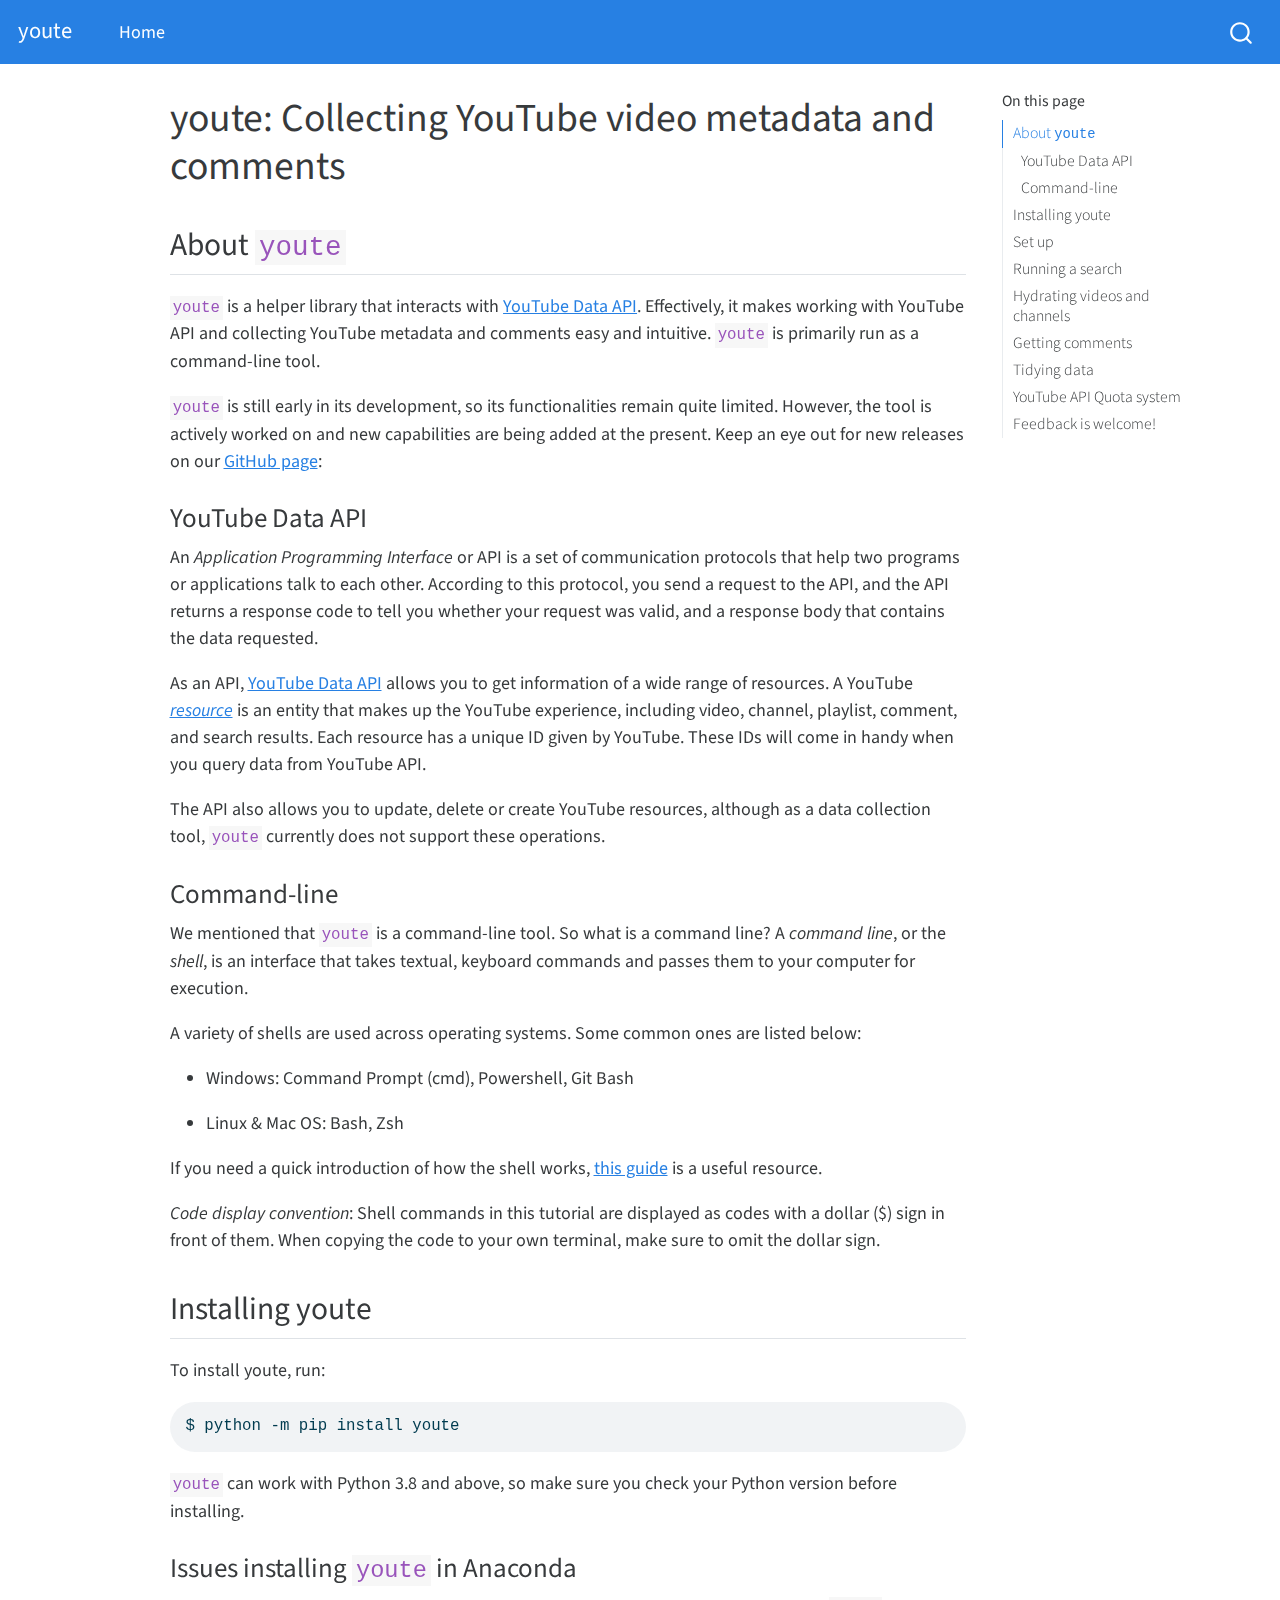
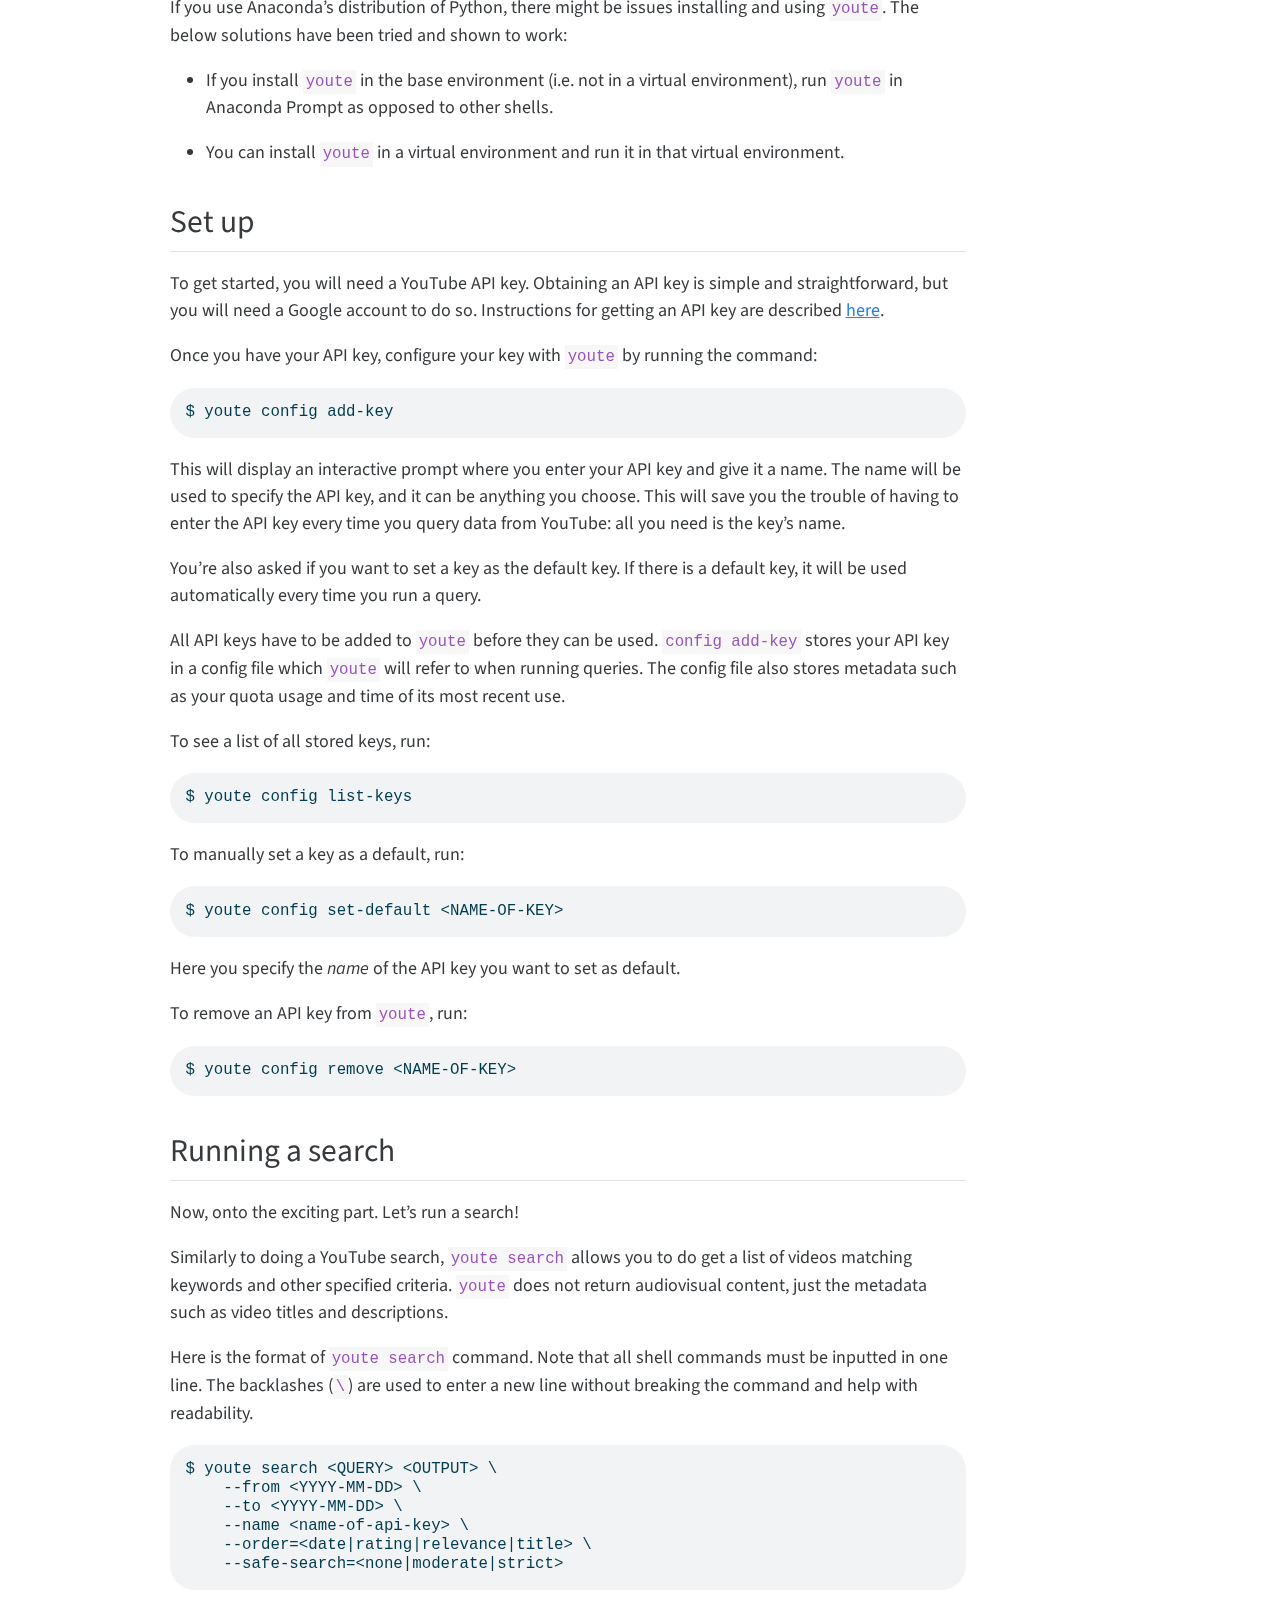
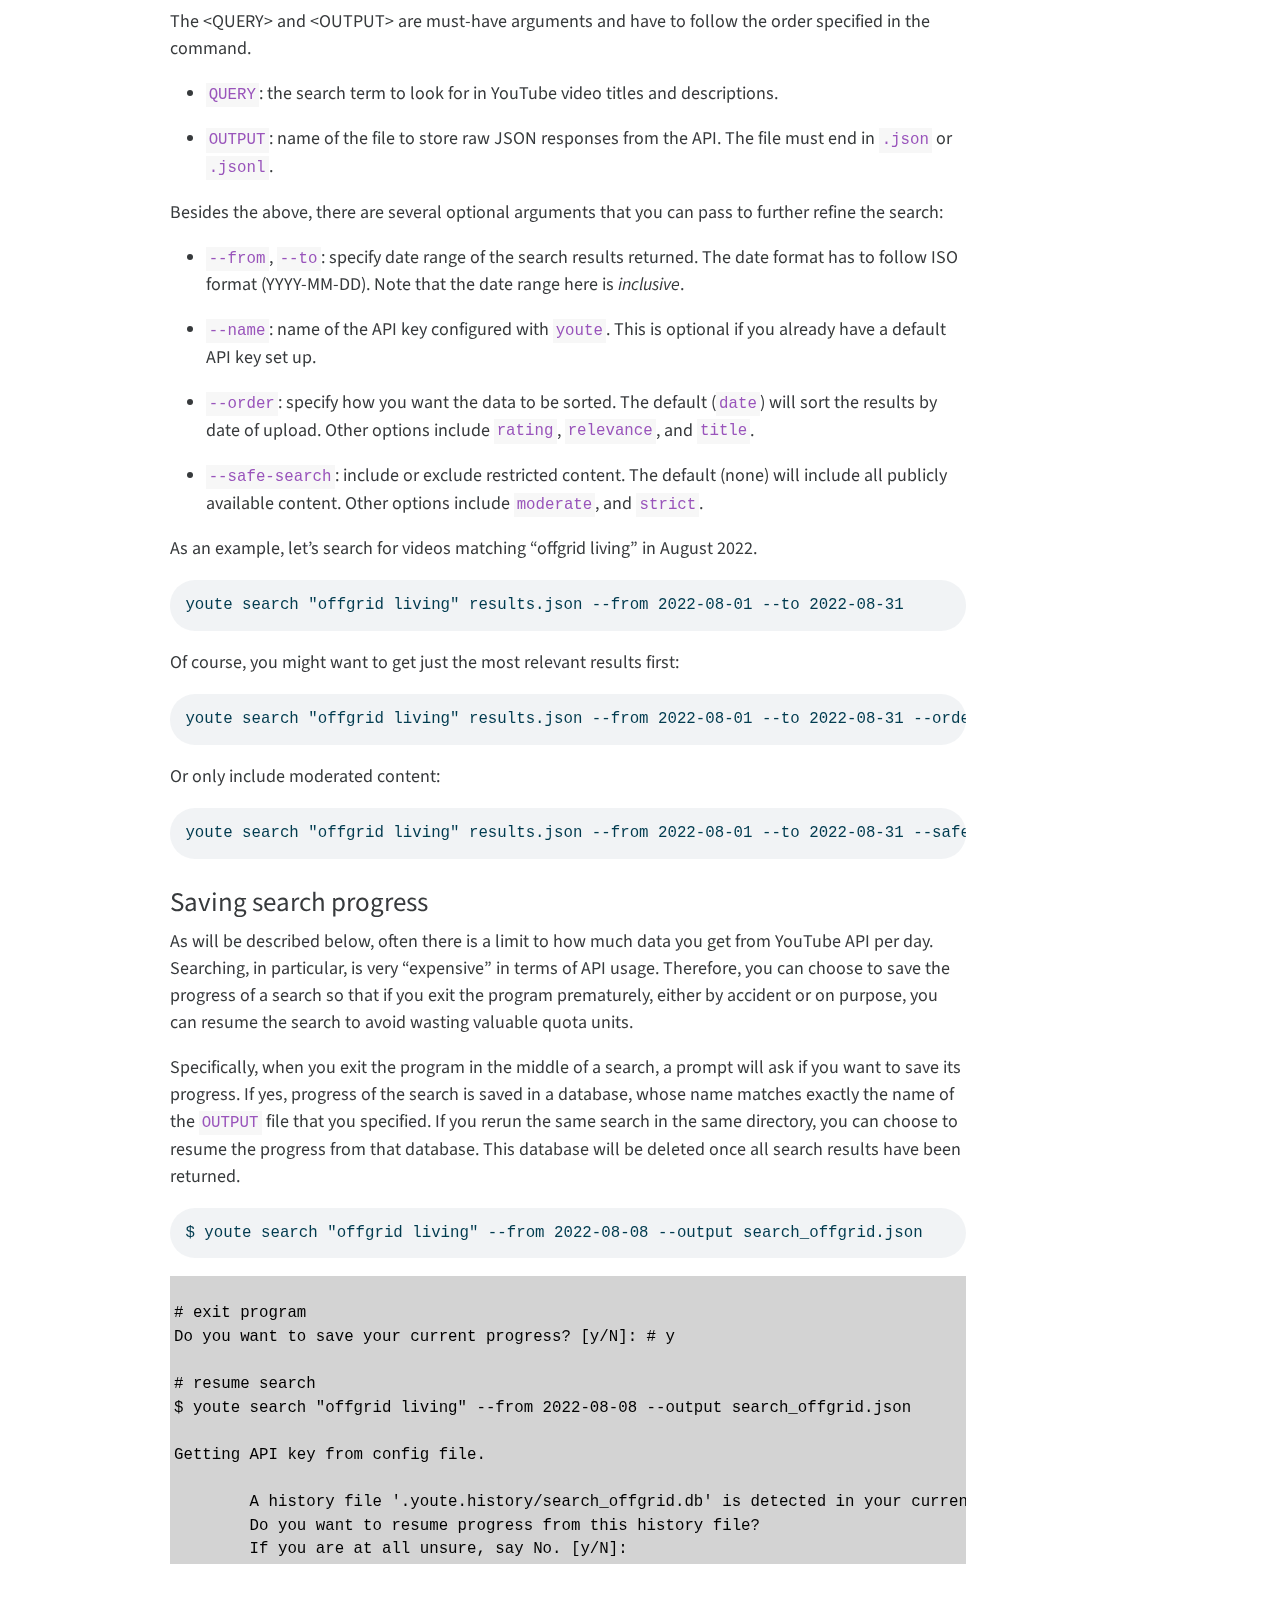
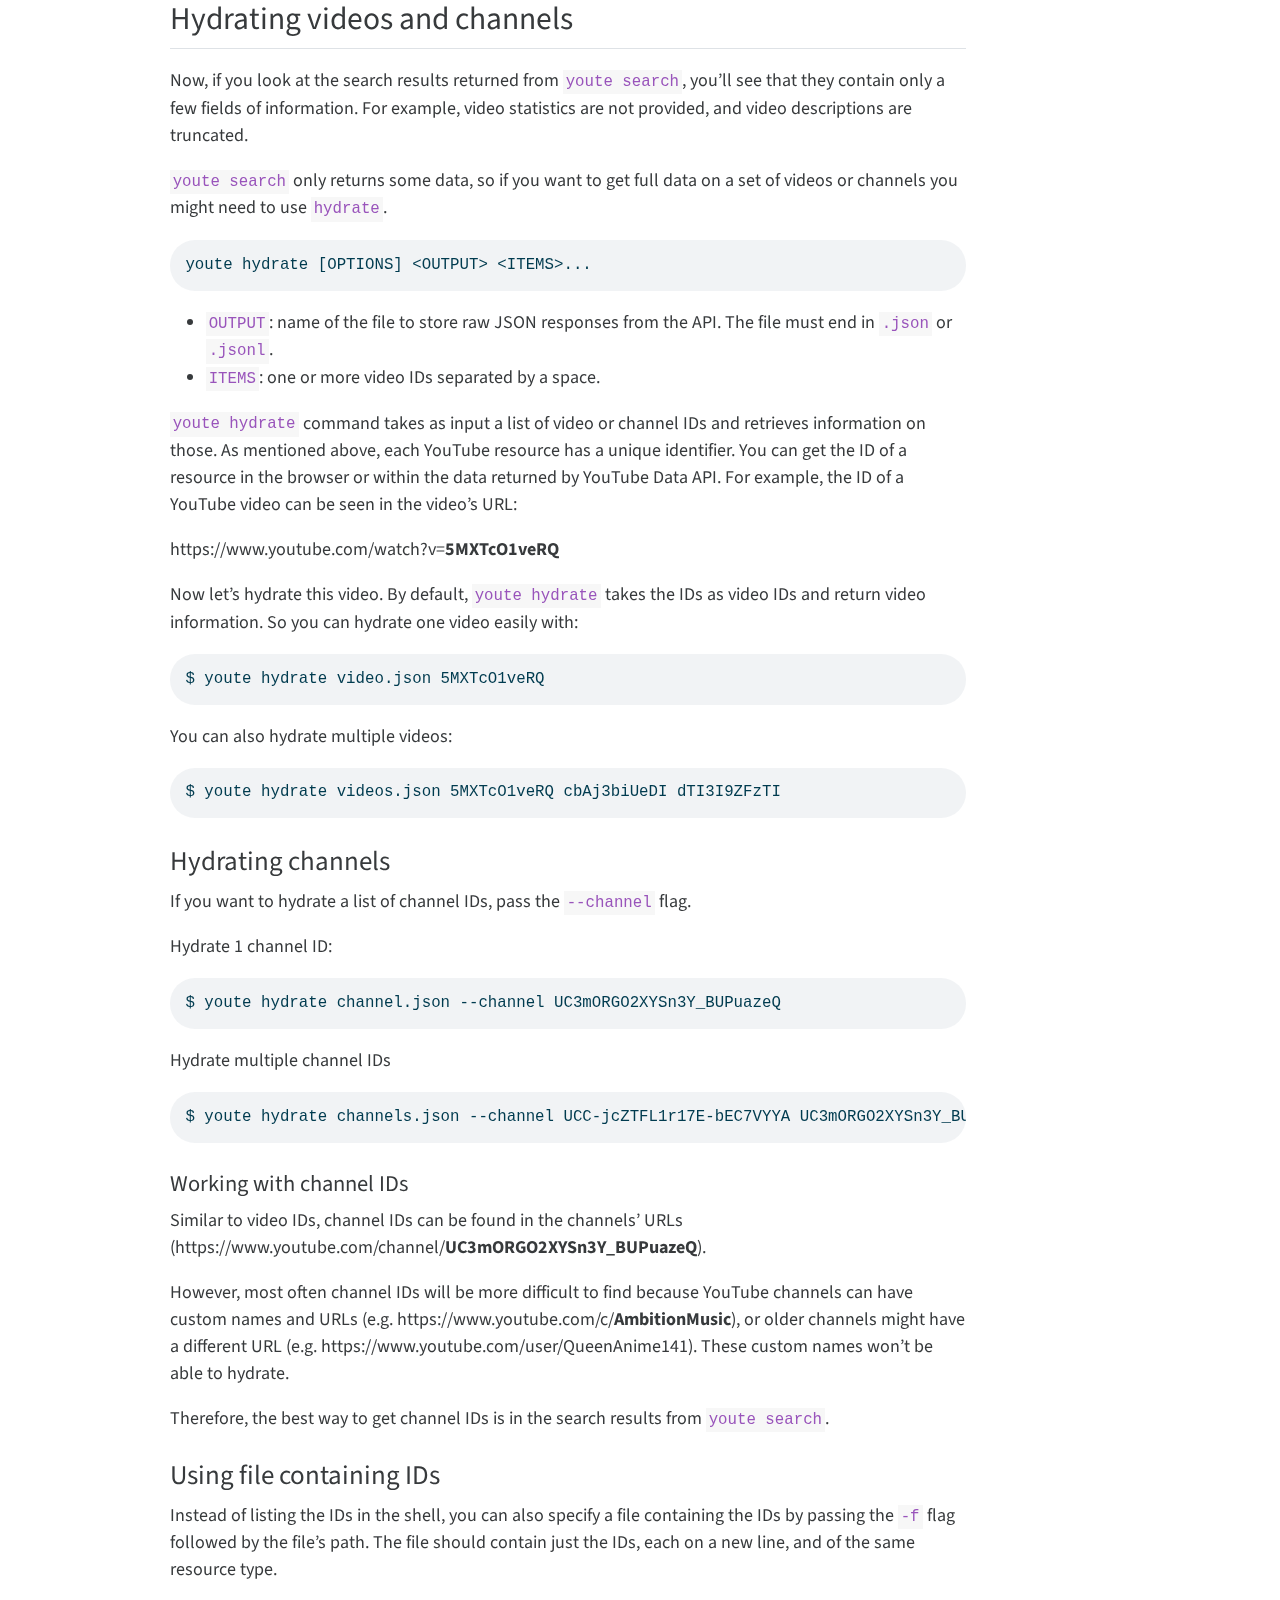
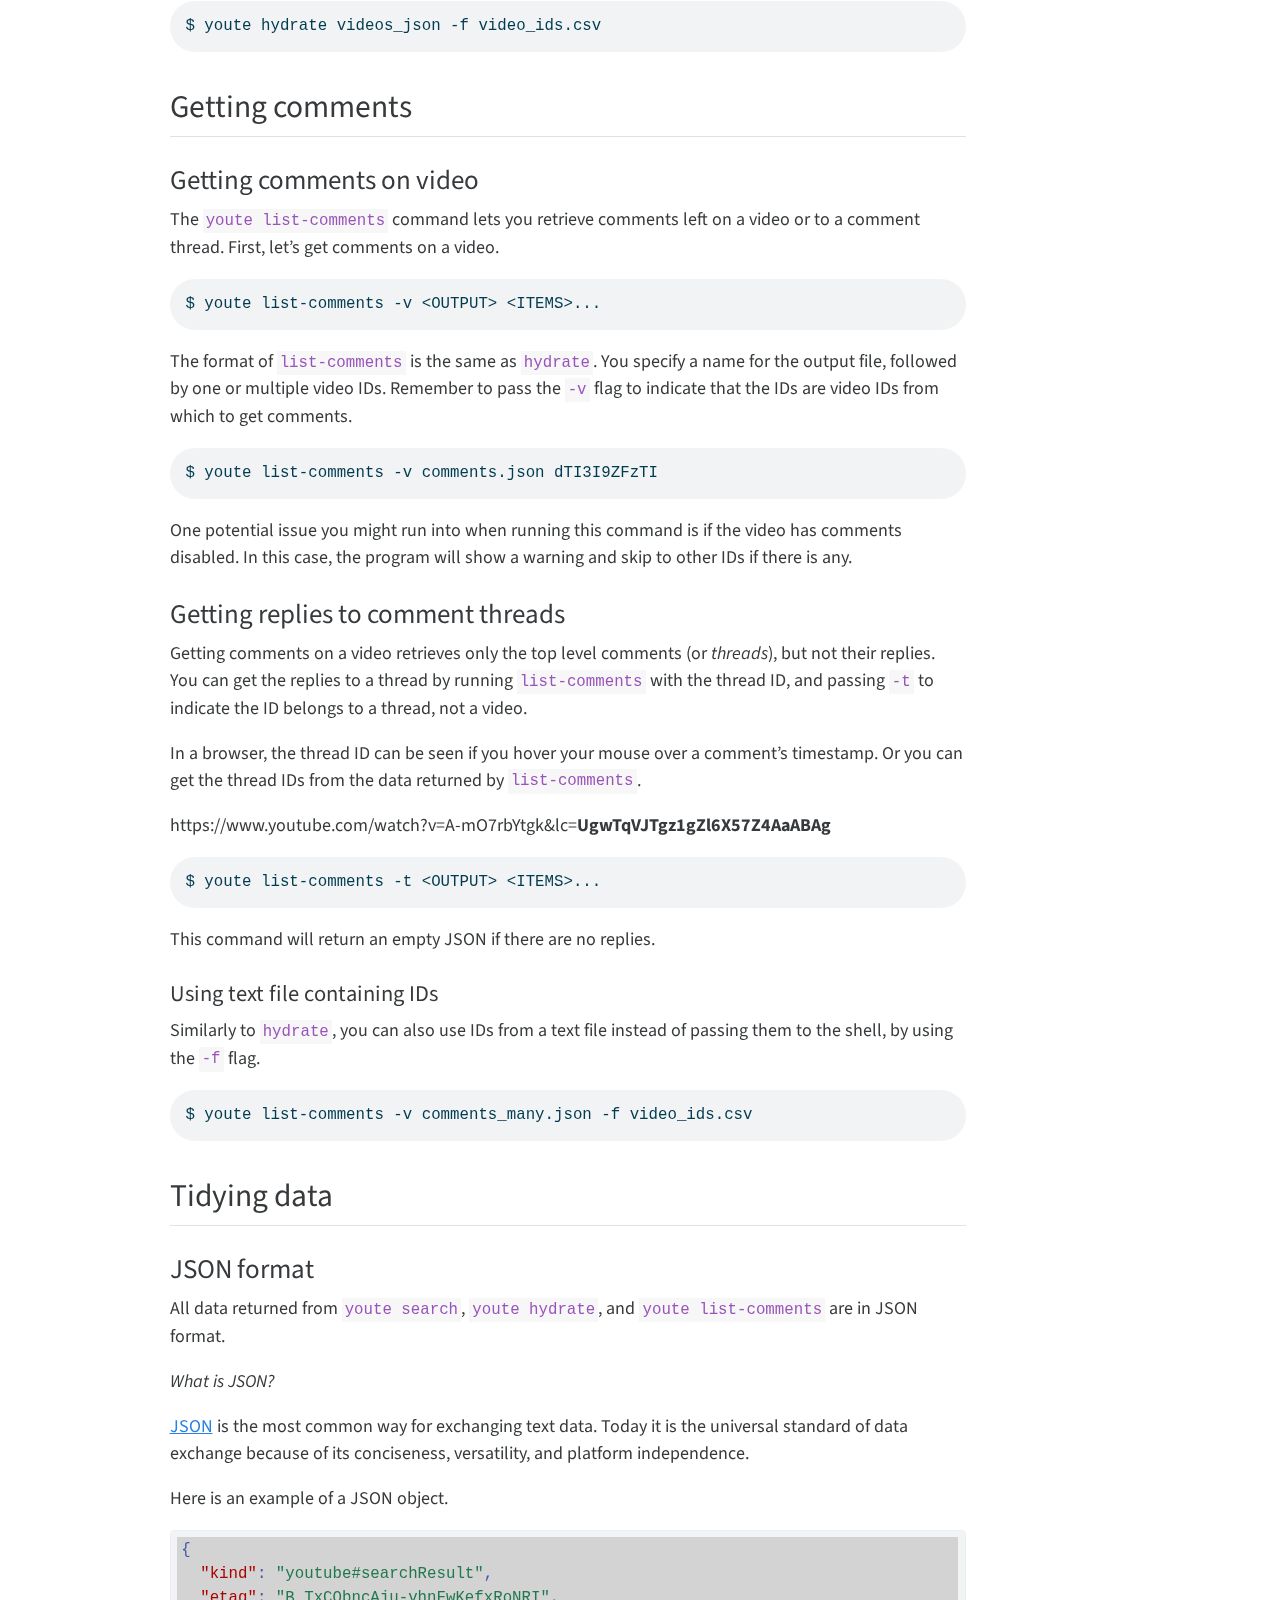
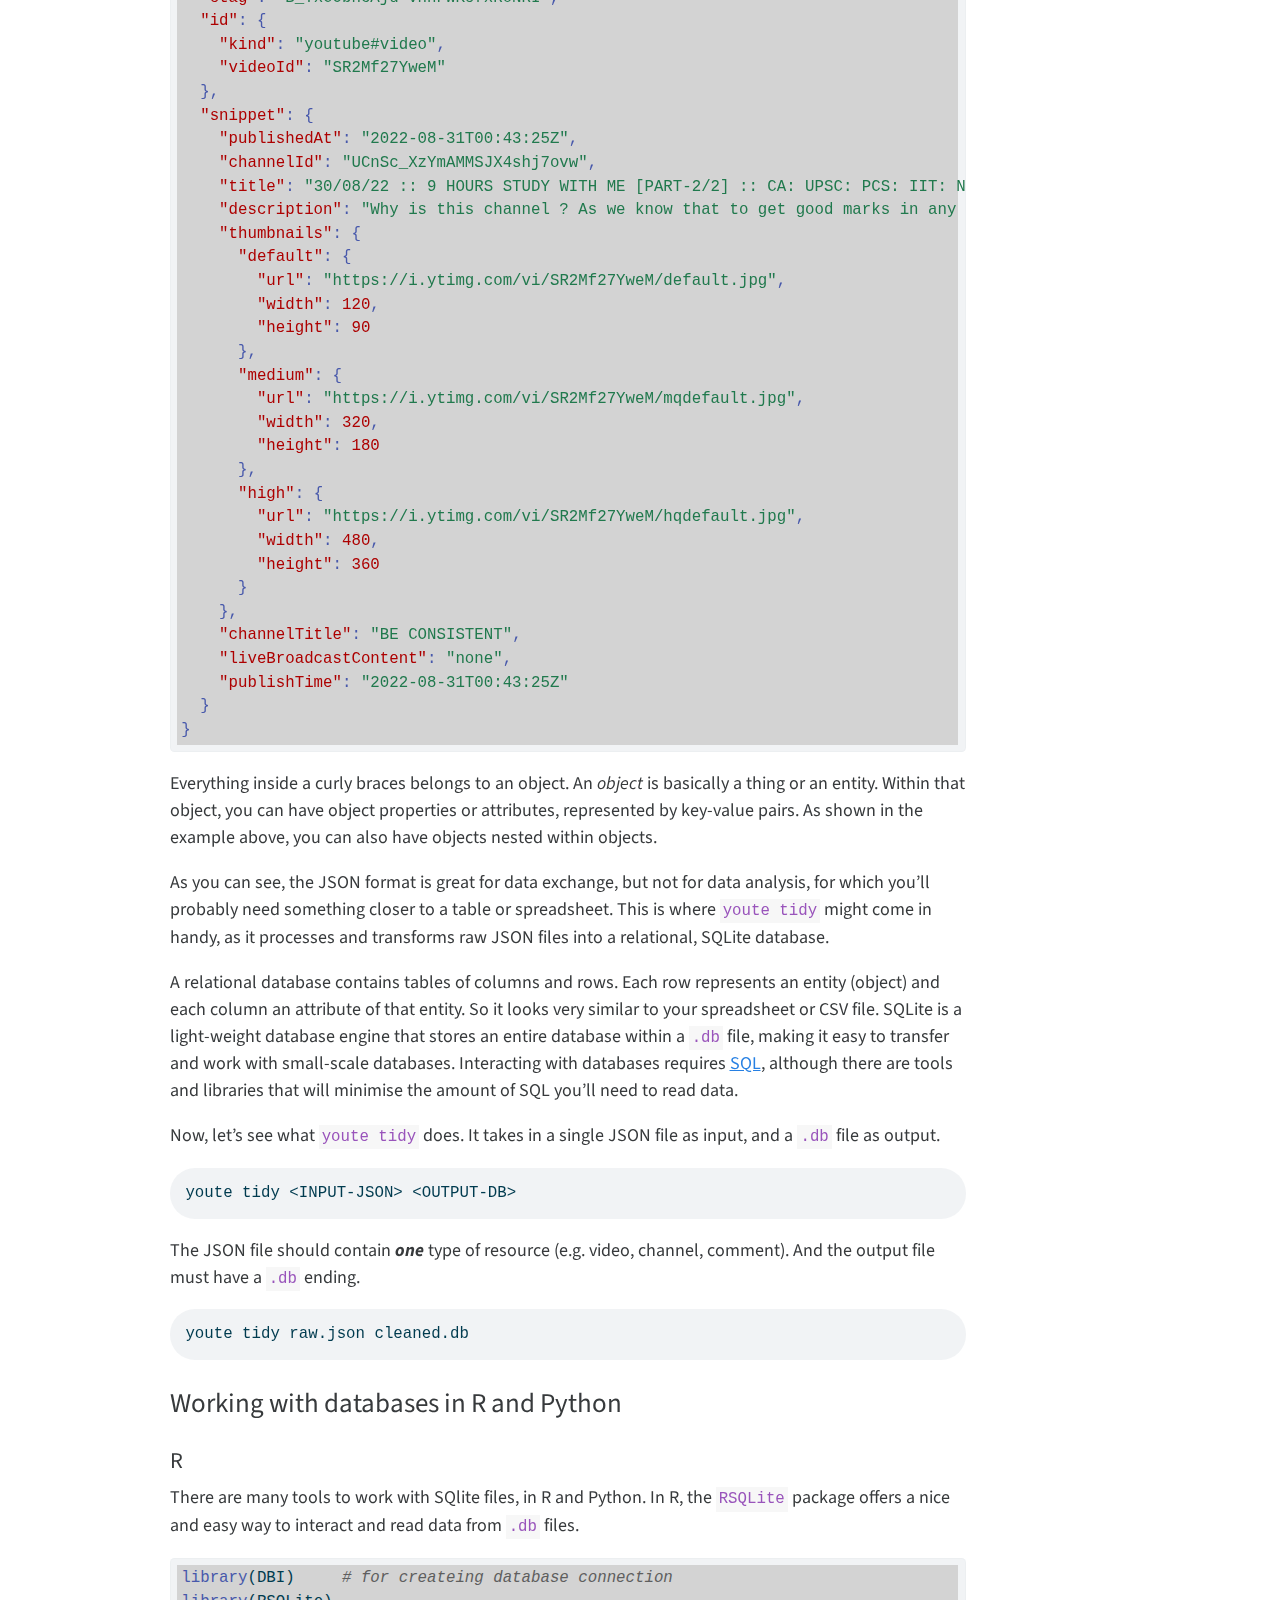
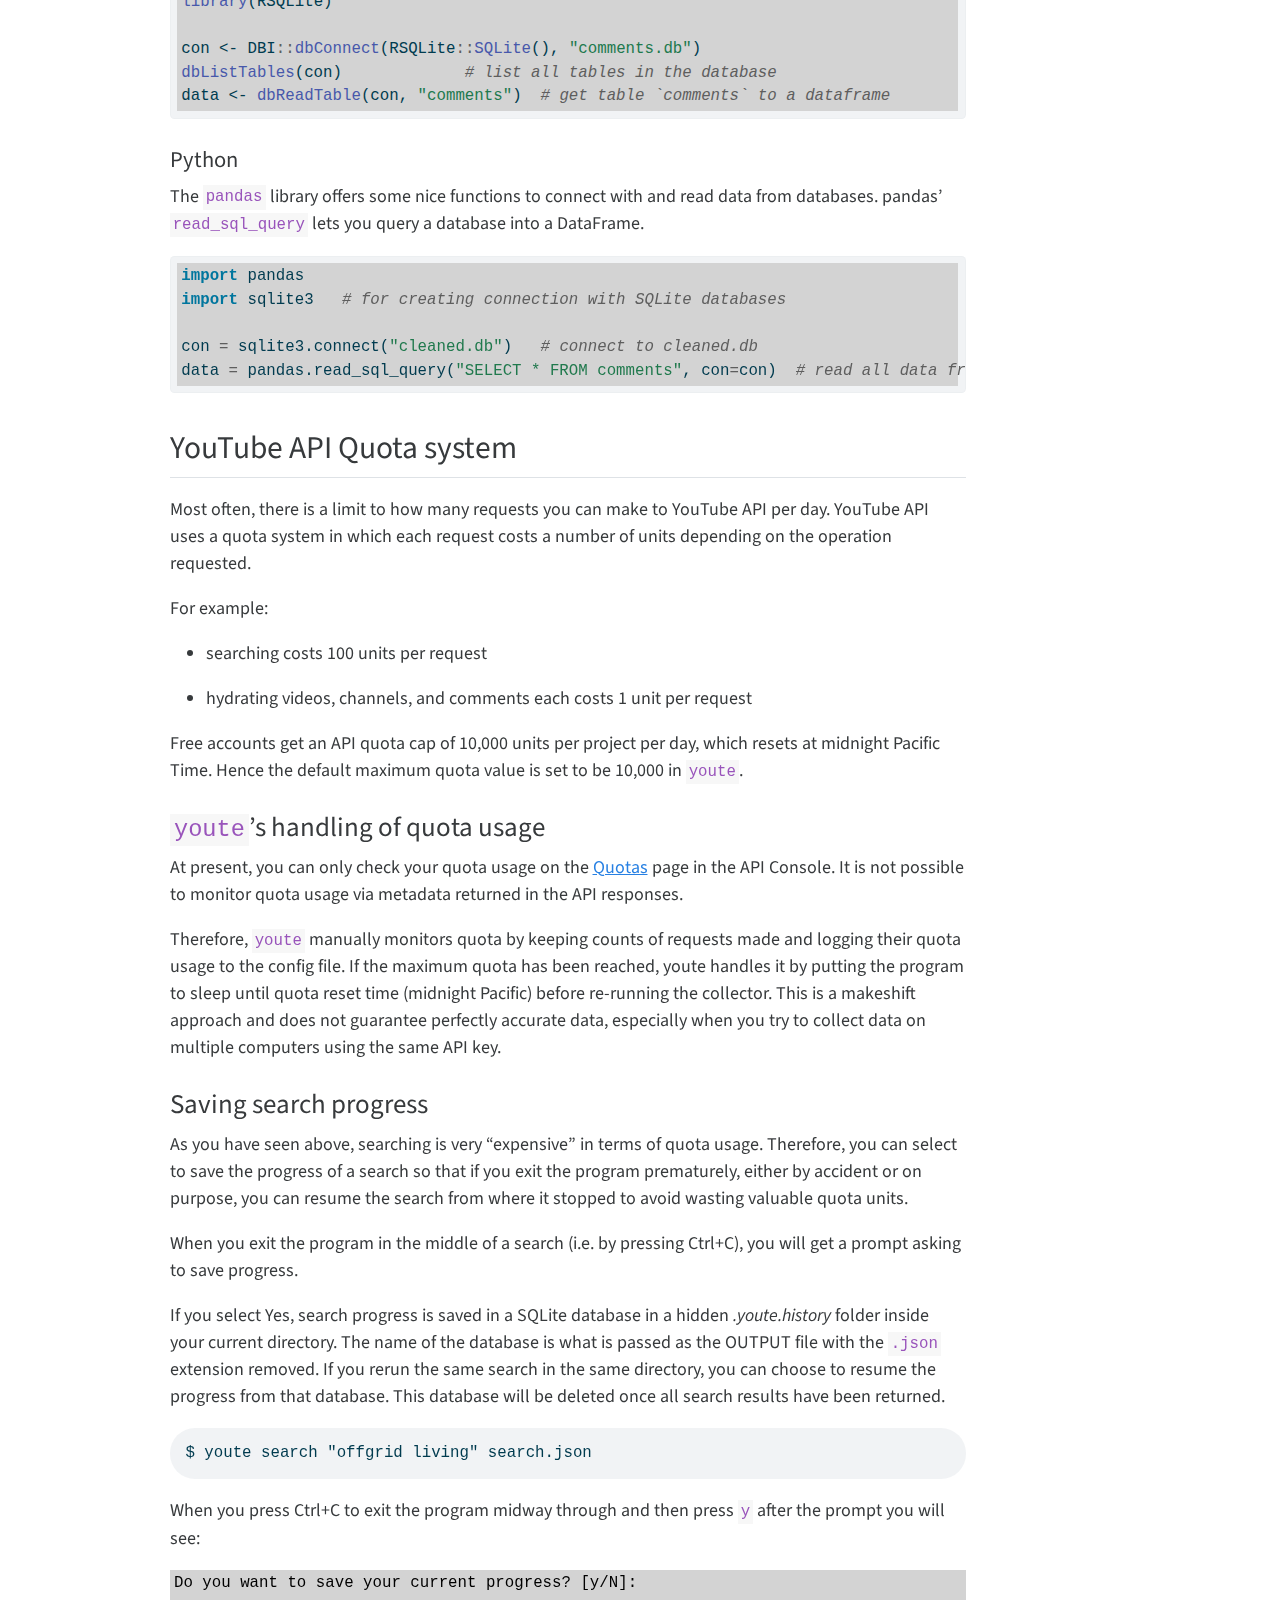
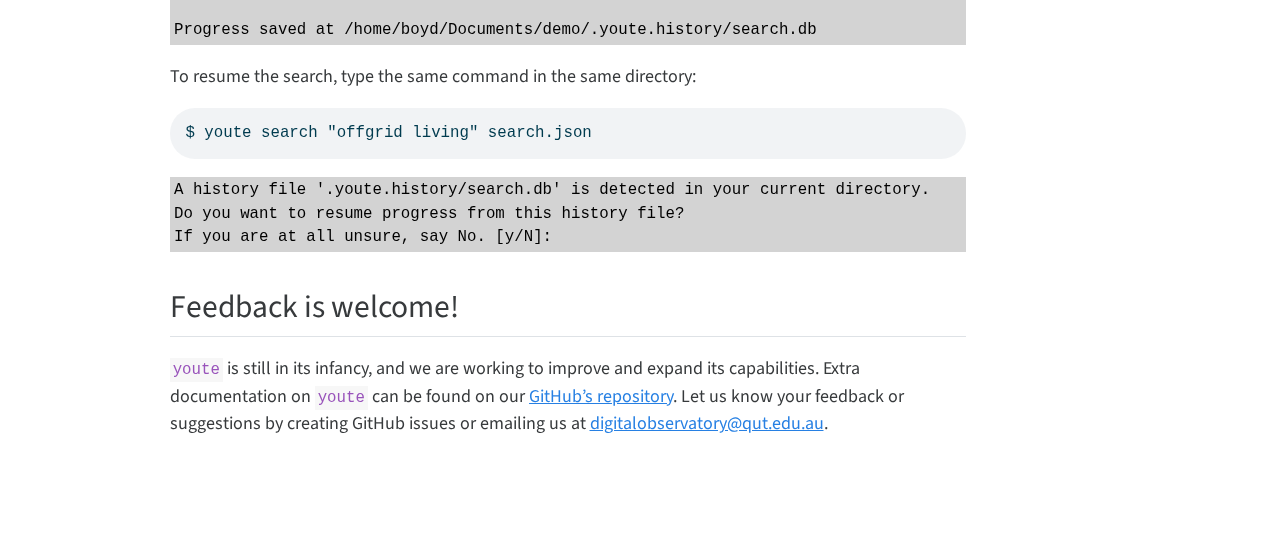
==== commit 06aaf951: "add quota usage section" ====
--- a/docs/index.html
+++ b/docs/index.html
@@ -188,6 +188,11 @@
   <ul class="collapse">
   <li><a href="#json-format" id="toc-json-format" class="nav-link" data-scroll-target="#json-format">JSON format</a></li>
   <li><a href="#working-with-databases-in-r-and-python" id="toc-working-with-databases-in-r-and-python" class="nav-link" data-scroll-target="#working-with-databases-in-r-and-python">Working with databases in R and Python</a></li>
+  </ul></li>
+  <li><a href="#youtube-api-quota-system" id="toc-youtube-api-quota-system" class="nav-link" data-scroll-target="#youtube-api-quota-system">YouTube API Quota system</a>
+  <ul class="collapse">
+  <li><a href="#youtes-handling-of-quota-usage" id="toc-youtes-handling-of-quota-usage" class="nav-link" data-scroll-target="#youtes-handling-of-quota-usage"><code>youte</code>’s handling of quota usage</a></li>
+  <li><a href="#saving-search-progress-1" id="toc-saving-search-progress-1" class="nav-link" data-scroll-target="#saving-search-progress-1">Saving search progress</a></li>
   </ul></li>
   <li><a href="#feedback-is-welcome" id="toc-feedback-is-welcome" class="nav-link" data-scroll-target="#feedback-is-welcome">Feedback is welcome!</a></li>
   </ul>
@@ -444,6 +449,37 @@
 </section>
 </section>
 </section>
+<section id="youtube-api-quota-system" class="level2">
+<h2 class="anchored" data-anchor-id="youtube-api-quota-system">YouTube API Quota system</h2>
+<p>Most often, there is a limit to how many requests you can make to YouTube API per day. YouTube API uses a quota system in which each request costs a number of units depending on the operation requested.</p>
+<p>For example:</p>
+<ul>
+<li><p>searching costs 100 units per request</p></li>
+<li><p>hydrating videos, channels, and comments each costs 1 unit per request</p></li>
+</ul>
+<p>Free accounts get an API quota cap of 10,000 units per project per day, which resets at midnight Pacific Time. Hence the default maximum quota value is set to be 10,000 in <code>youte</code>.</p>
+<section id="youtes-handling-of-quota-usage" class="level3">
+<h3 class="anchored" data-anchor-id="youtes-handling-of-quota-usage"><code>youte</code>’s handling of quota usage</h3>
+<p>At present, you can only check your quota usage on the <a href="https://console.cloud.google.com/iam-admin/quotas">Quotas</a> page in the API Console. It is not possible to monitor quota usage via metadata returned in the API responses.</p>
+<p>Therefore, <code>youte</code> manually monitors quota by keeping counts of requests made and logging their quota usage to the config file. If the maximum quota has been reached, youte handles it by putting the program to sleep until quota reset time (midnight Pacific) before re-running the collector. This is a makeshift approach and does not guarantee perfectly accurate data, especially when you try to collect data on multiple computers using the same API key.</p>
+</section>
+<section id="saving-search-progress-1" class="level3">
+<h3 class="anchored" data-anchor-id="saving-search-progress-1">Saving search progress</h3>
+<p>As you have seen above, searching is very “expensive” in terms of quota usage. Therefore, you can select to save the progress of a search so that if you exit the program prematurely, either by accident or on purpose, you can resume the search from where it stopped to avoid wasting valuable quota units.</p>
+<p>When you exit the program in the middle of a search (i.e.&nbsp;by pressing Ctrl+C), you will get a prompt asking to save progress.</p>
+<p>If you select Yes, search progress is saved in a SQLite database in a hidden <em>.youte.history</em> folder inside your current directory. The name of the database is what is passed as the OUTPUT file with the <code>.json</code> extension removed. If you rerun the same search in the same directory, you can choose to resume the progress from that database. This database will be deleted once all search results have been returned.</p>
+<pre class="shell"><code>$ youte search "offgrid living" search.json</code></pre>
+<p>When you press Ctrl+C to exit the program midway through and then press <code>y</code> after the prompt you will see:</p>
+<pre><code>Do you want to save your current progress? [y/N]:
+
+Progress saved at /home/boyd/Documents/demo/.youte.history/search.db</code></pre>
+<p>To resume the search, type the same command in the same directory:</p>
+<pre class="shell"><code>$ youte search "offgrid living" search.json</code></pre>
+<pre><code>A history file '.youte.history/search.db' is detected in your current directory.
+Do you want to resume progress from this history file?
+If you are at all unsure, say No. [y/N]:</code></pre>
+</section>
+</section>
 <section id="feedback-is-welcome" class="level2">
 <h2 class="anchored" data-anchor-id="feedback-is-welcome">Feedback is welcome!</h2>
 <p><code>youte</code> is still in its infancy, and we are working to improve and expand its capabilities. Extra documentation on <code>youte</code> can be found on our <a href="https://github.com/QUT-Digital-Observatory/youte">GitHub’s repository</a>. Let us know your feedback or suggestions by creating GitHub issues or emailing us at <a href="mailto:digitalobservatory@qut.edu.au">digitalobservatory@qut.edu.au</a>.</p>
--- a/docs/styles.css
+++ b/docs/styles.css
@@ -1,4 +1,9 @@
 /* css styles */
+pre code {
+  background-color: #D3D3D3;
+  overflow: auto;
+ }
+
 pre.shell code {
   border-radius: 25px;
   padding: 2%;
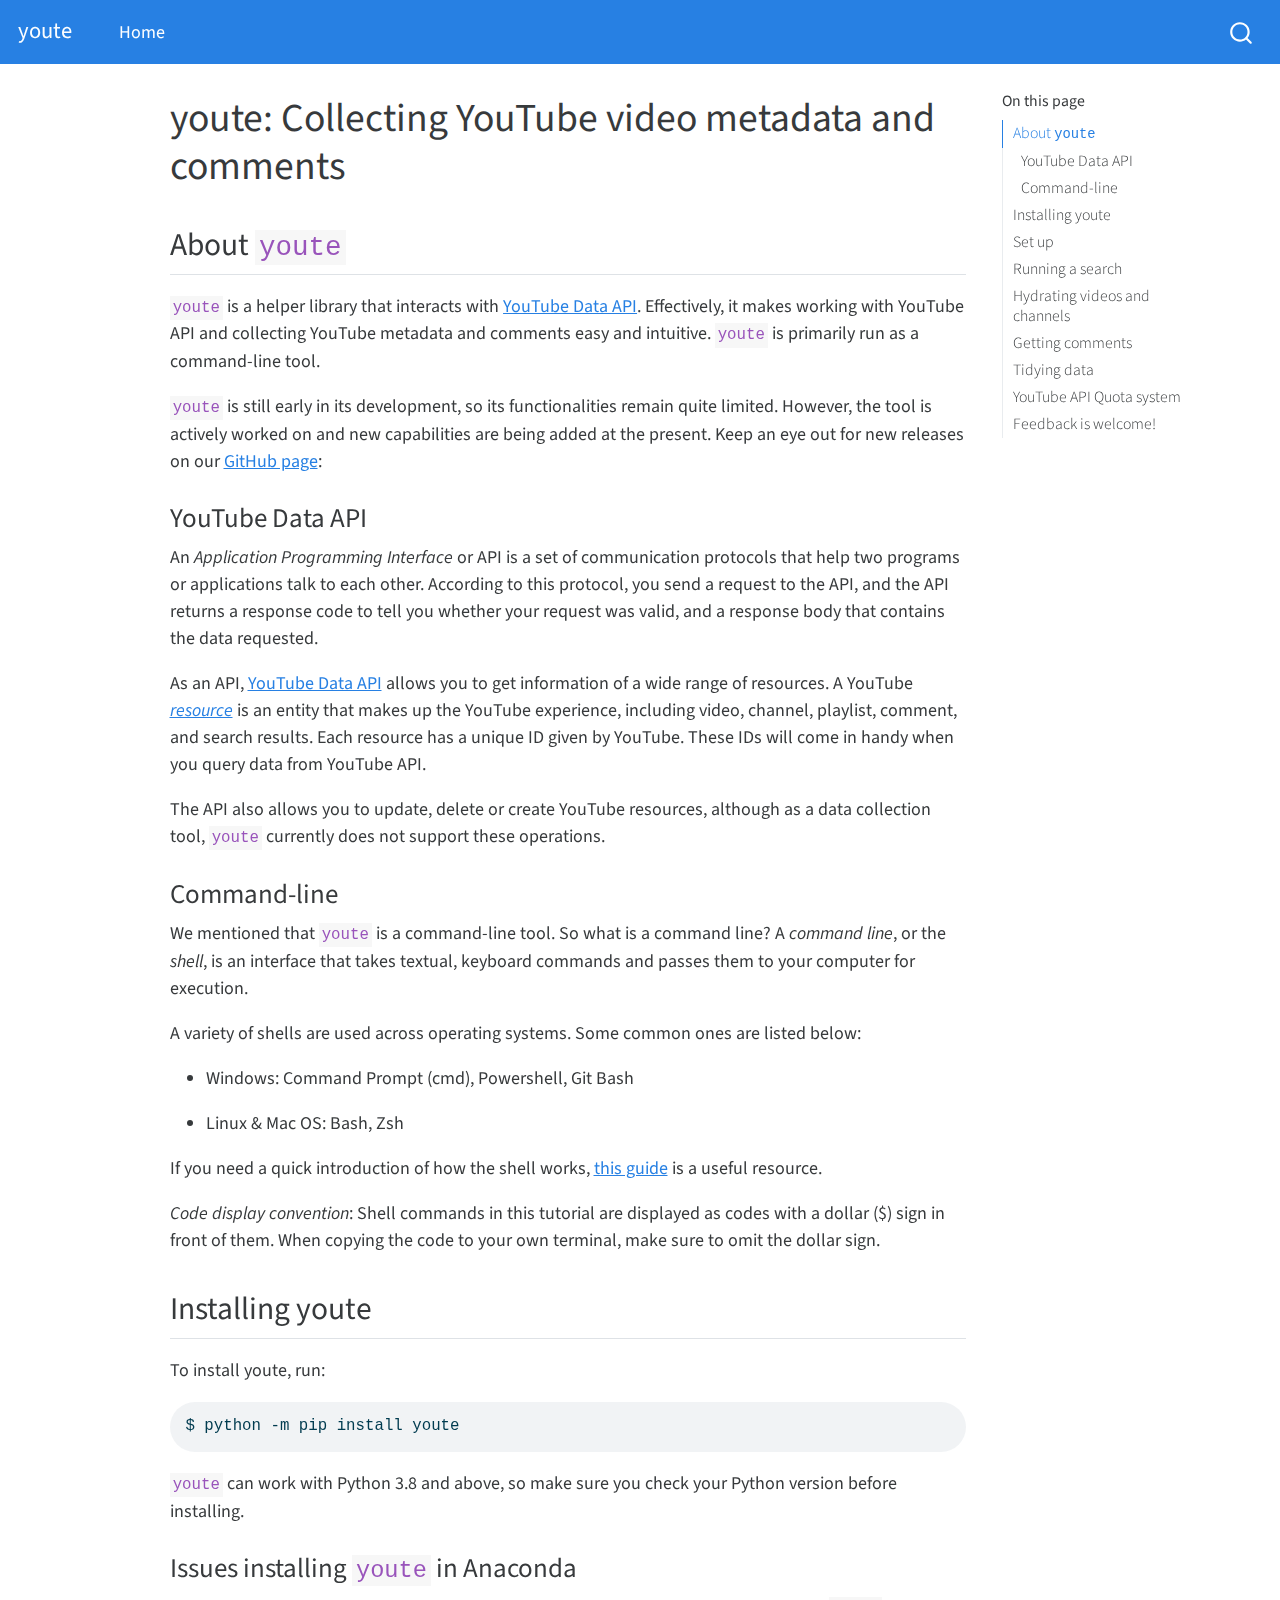
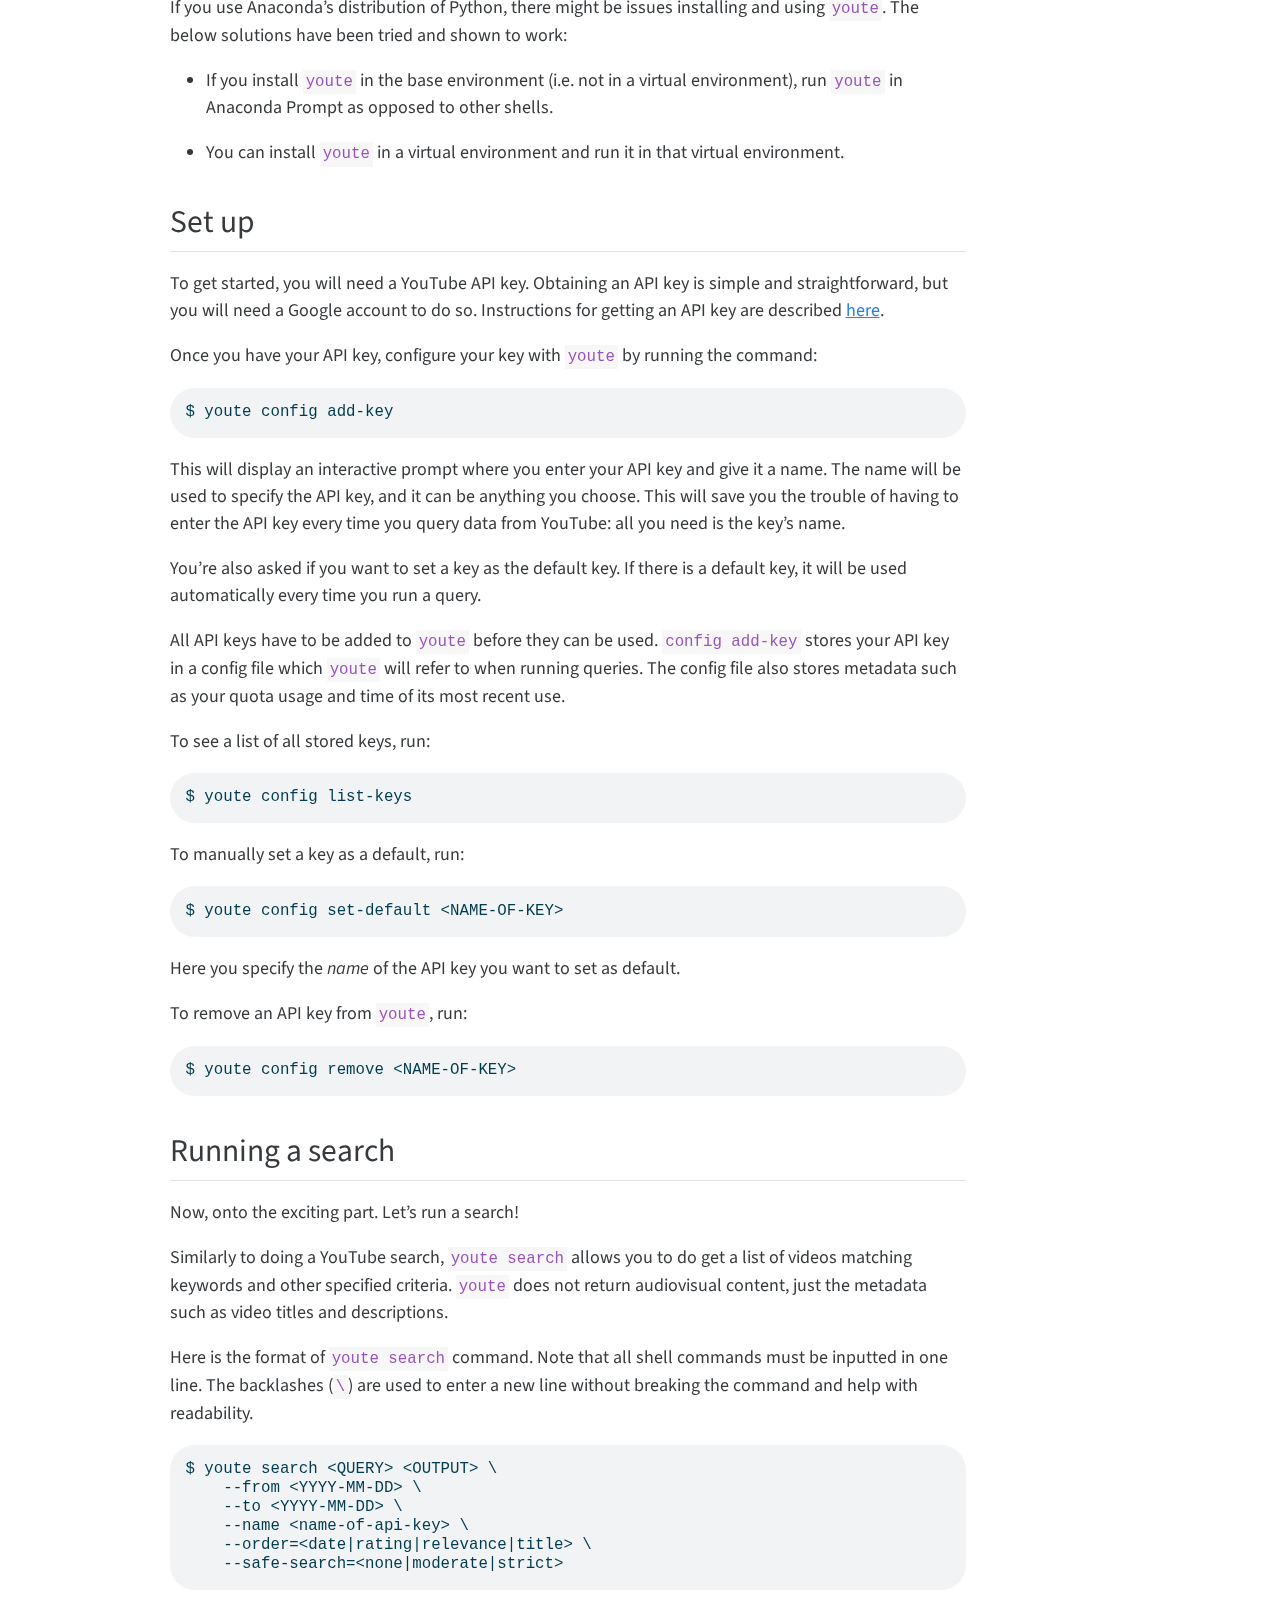
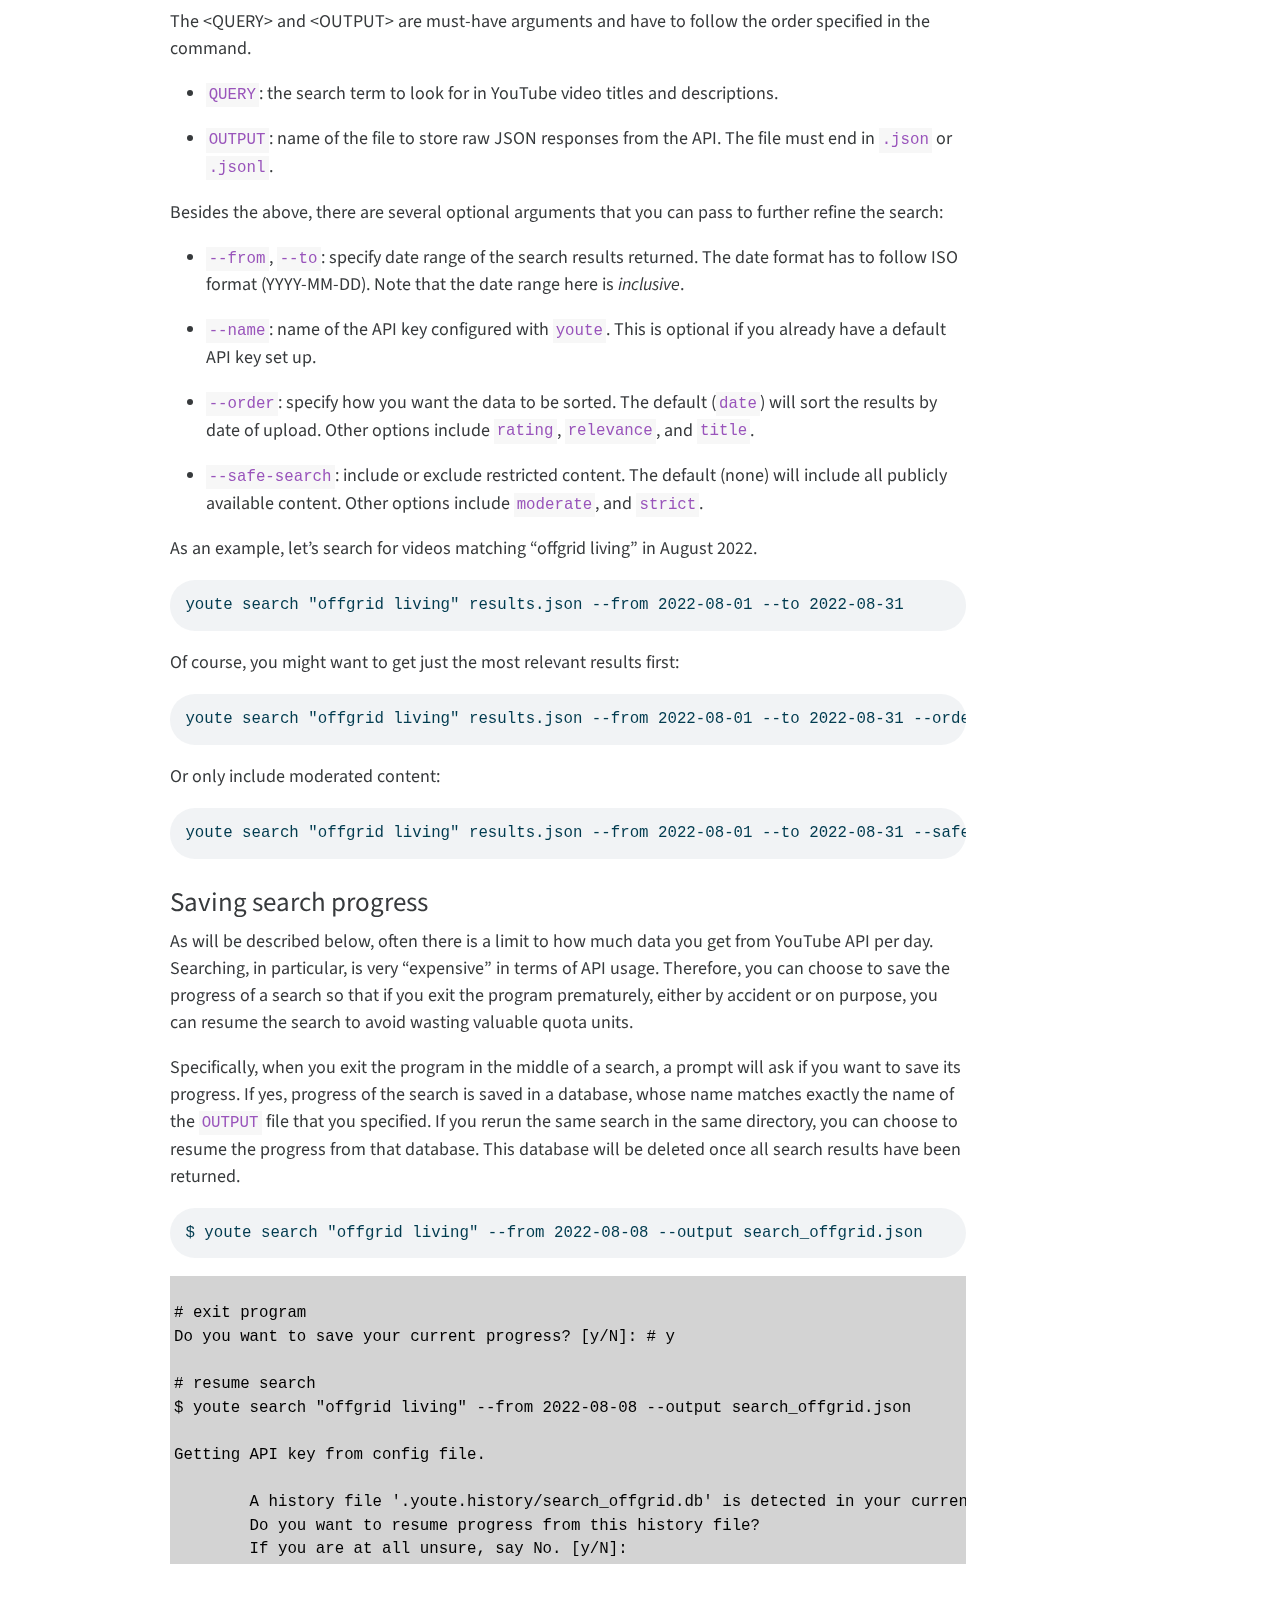
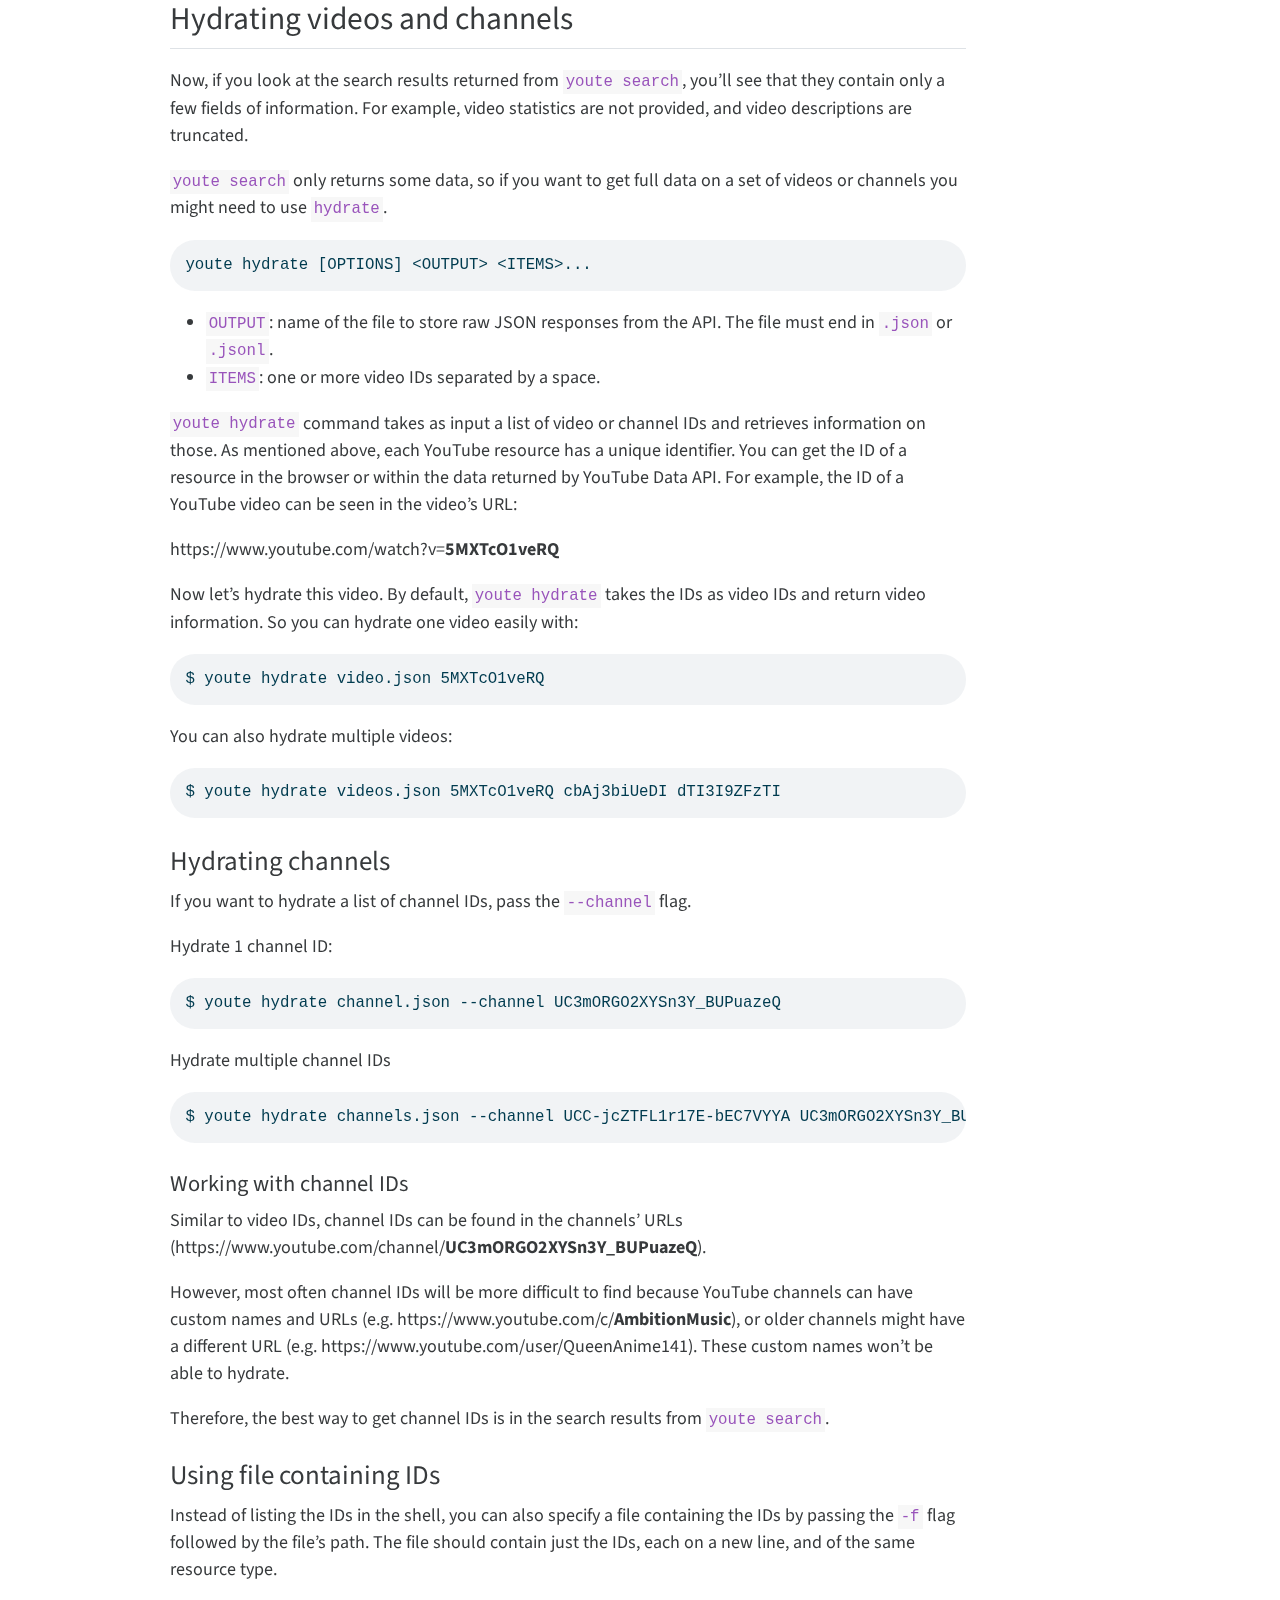
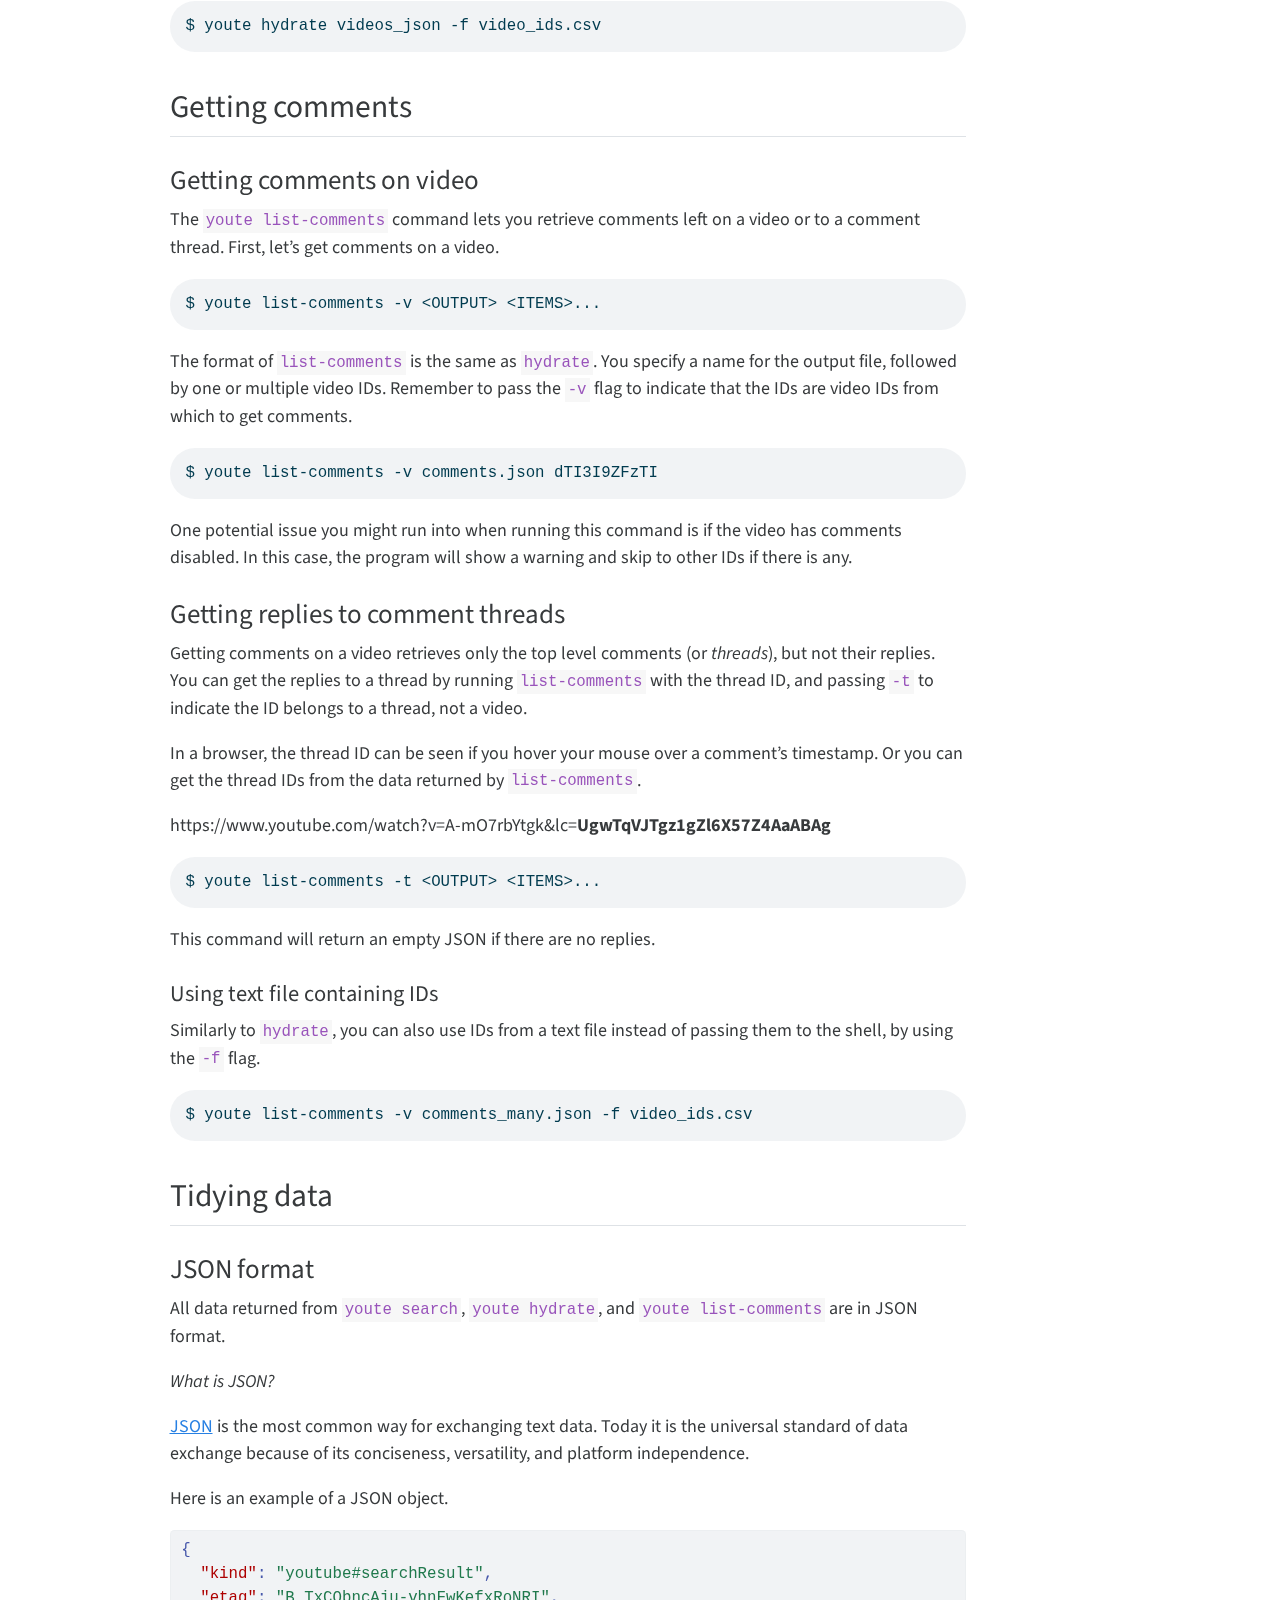
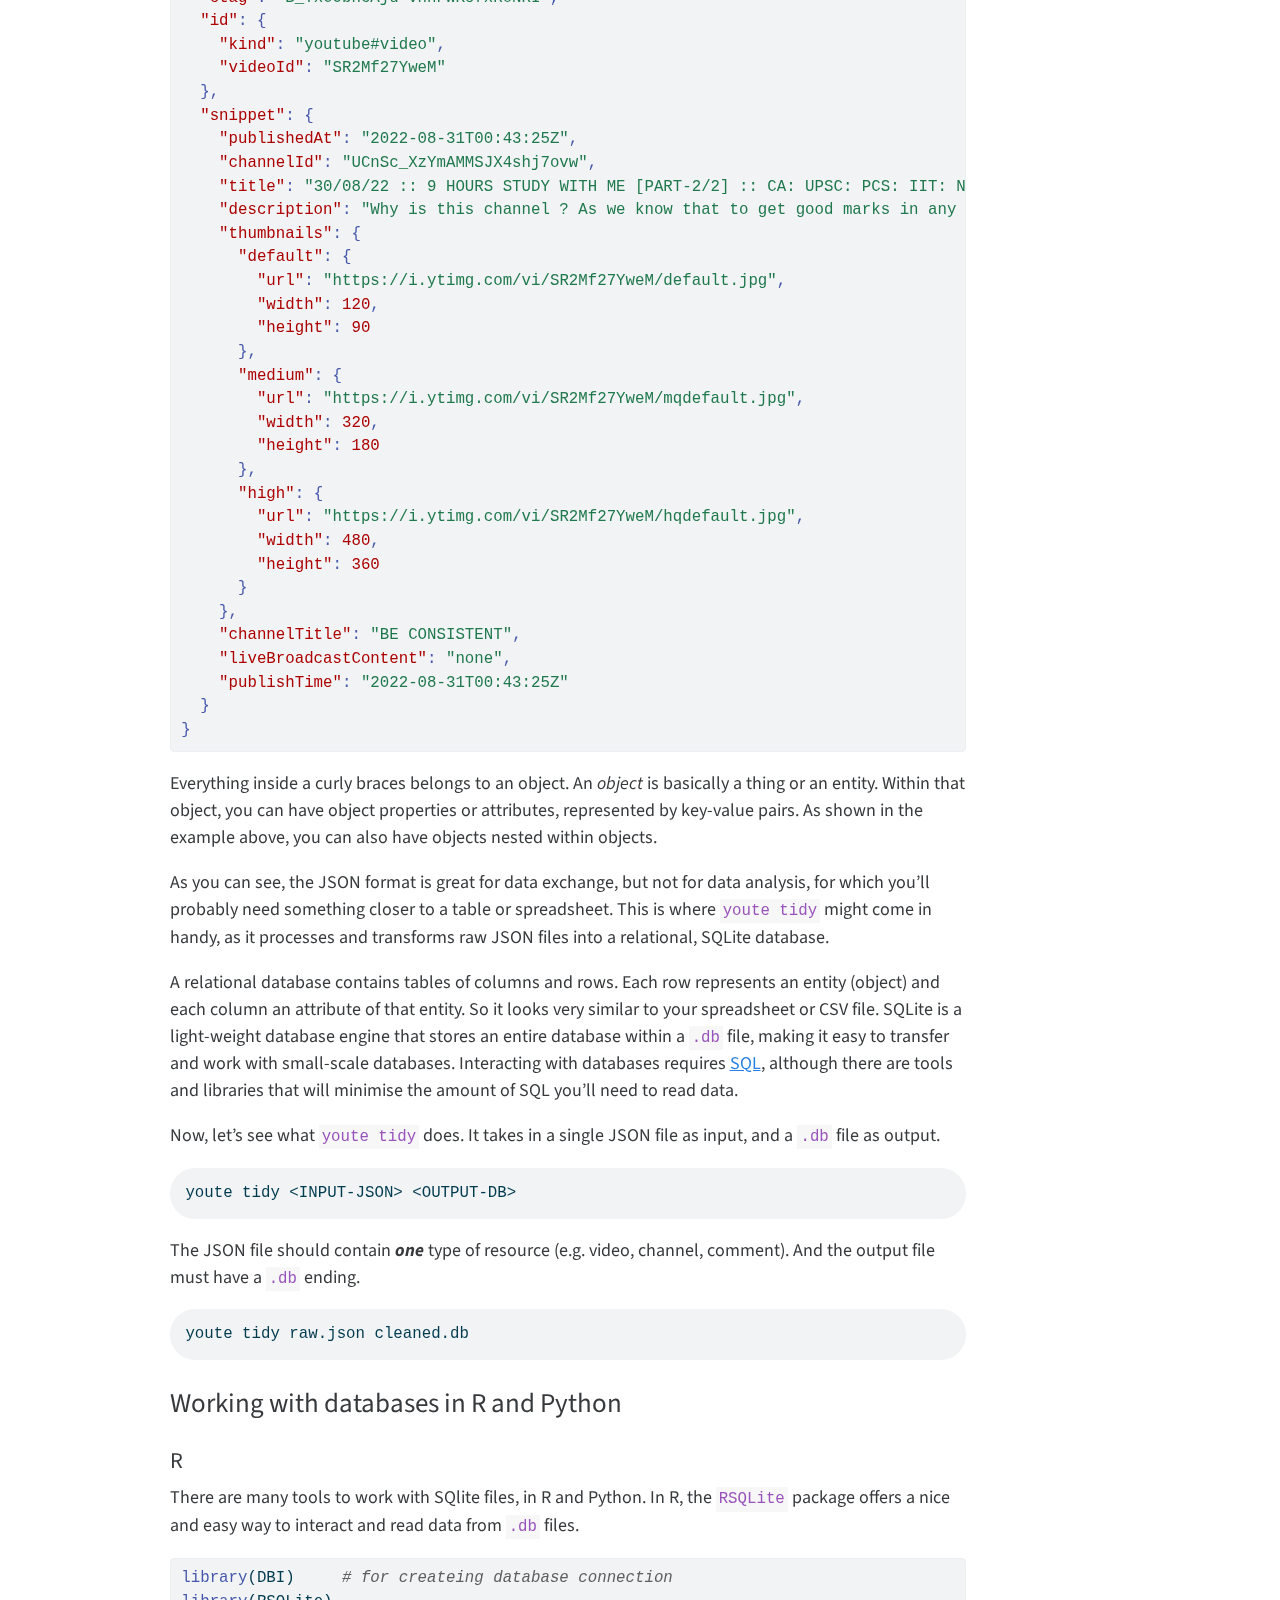
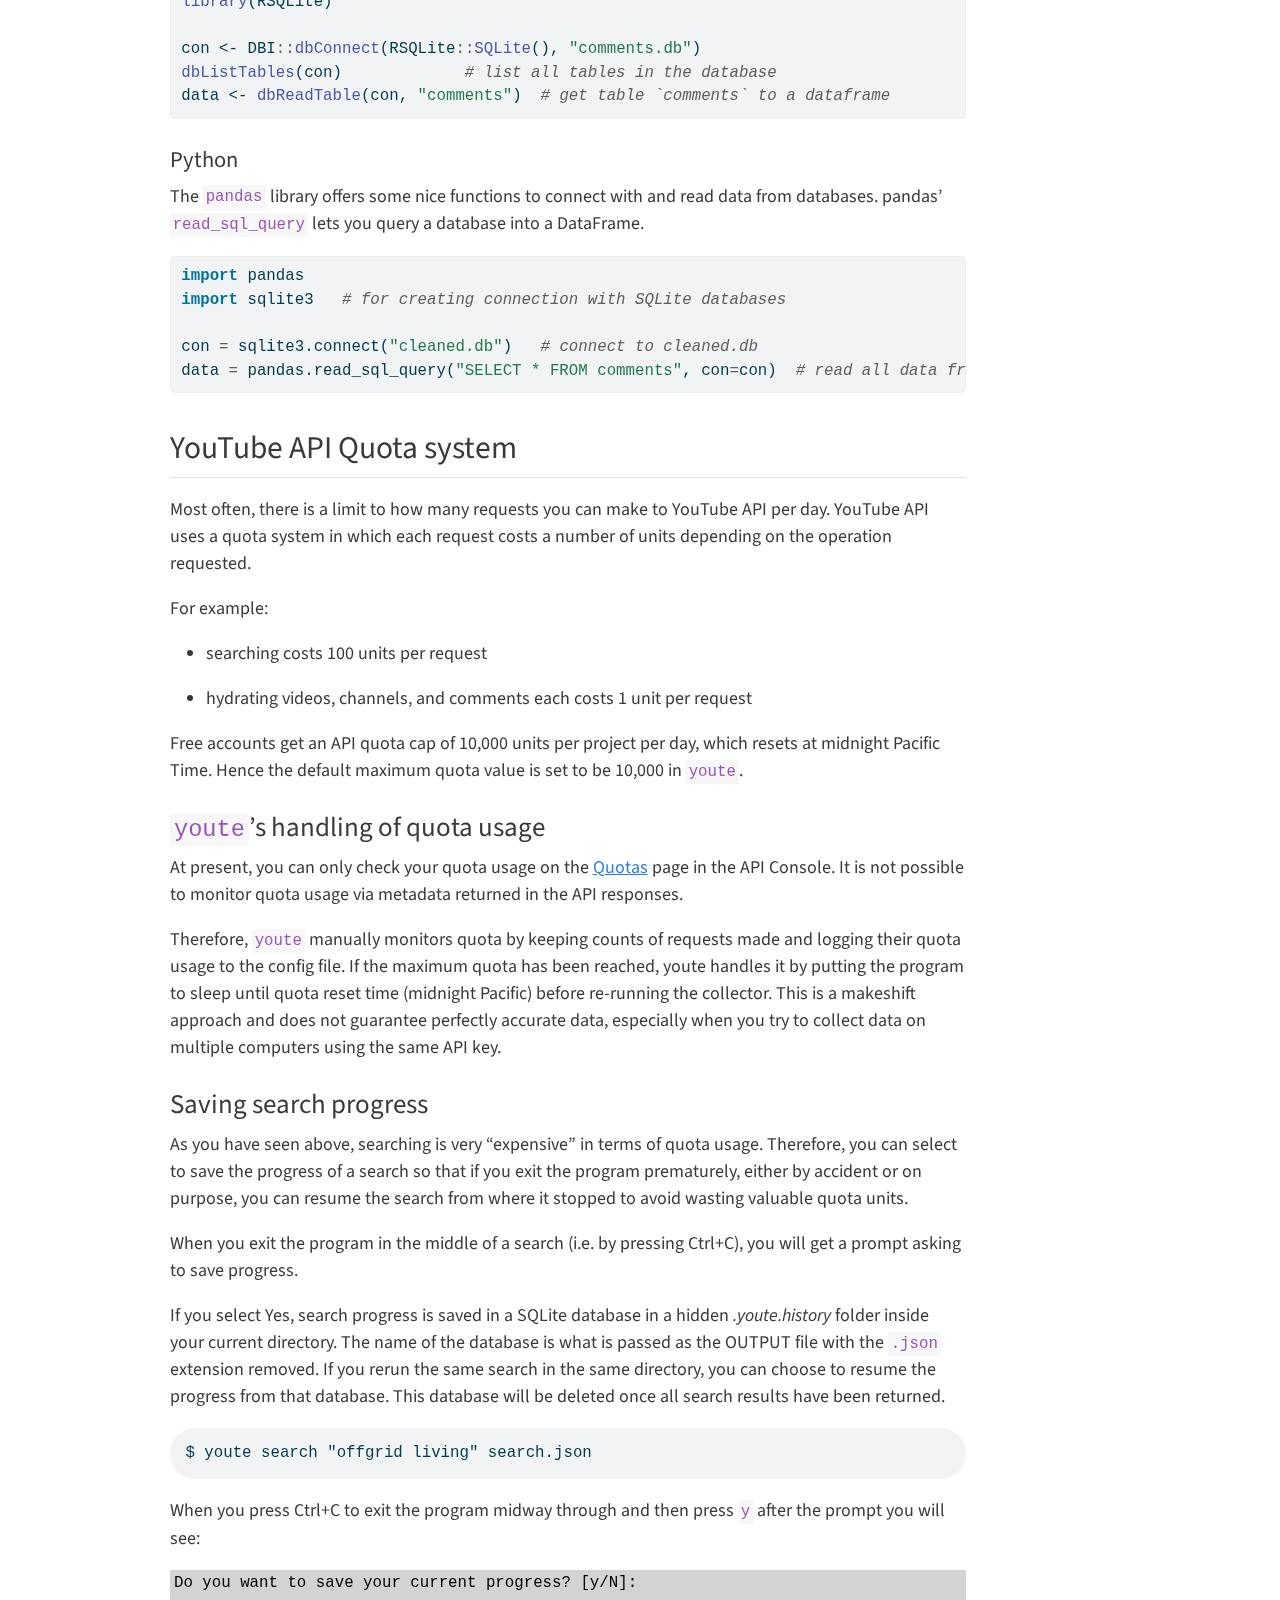
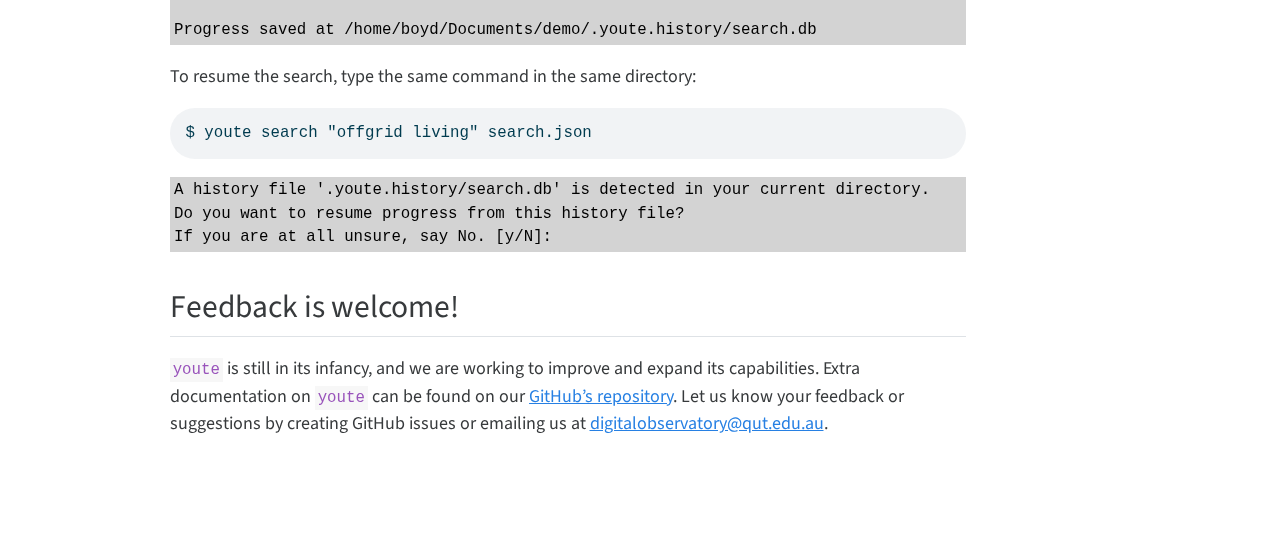
==== commit 4a1462aa: "changed code block styling" ====
--- a/docs/index.html
+++ b/docs/index.html
@@ -470,12 +470,12 @@
 <p>If you select Yes, search progress is saved in a SQLite database in a hidden <em>.youte.history</em> folder inside your current directory. The name of the database is what is passed as the OUTPUT file with the <code>.json</code> extension removed. If you rerun the same search in the same directory, you can choose to resume the progress from that database. This database will be deleted once all search results have been returned.</p>
 <pre class="shell"><code>$ youte search "offgrid living" search.json</code></pre>
 <p>When you press Ctrl+C to exit the program midway through and then press <code>y</code> after the prompt you will see:</p>
-<pre><code>Do you want to save your current progress? [y/N]:
+<pre class="text"><code>Do you want to save your current progress? [y/N]:
 
 Progress saved at /home/boyd/Documents/demo/.youte.history/search.db</code></pre>
 <p>To resume the search, type the same command in the same directory:</p>
 <pre class="shell"><code>$ youte search "offgrid living" search.json</code></pre>
-<pre><code>A history file '.youte.history/search.db' is detected in your current directory.
+<pre class="text"><code>A history file '.youte.history/search.db' is detected in your current directory.
 Do you want to resume progress from this history file?
 If you are at all unsure, say No. [y/N]:</code></pre>
 </section>
--- a/docs/styles.css
+++ b/docs/styles.css
@@ -1,5 +1,5 @@
 /* css styles */
-pre code {
+pre.text code {
   background-color: #D3D3D3;
   overflow: auto;
  }
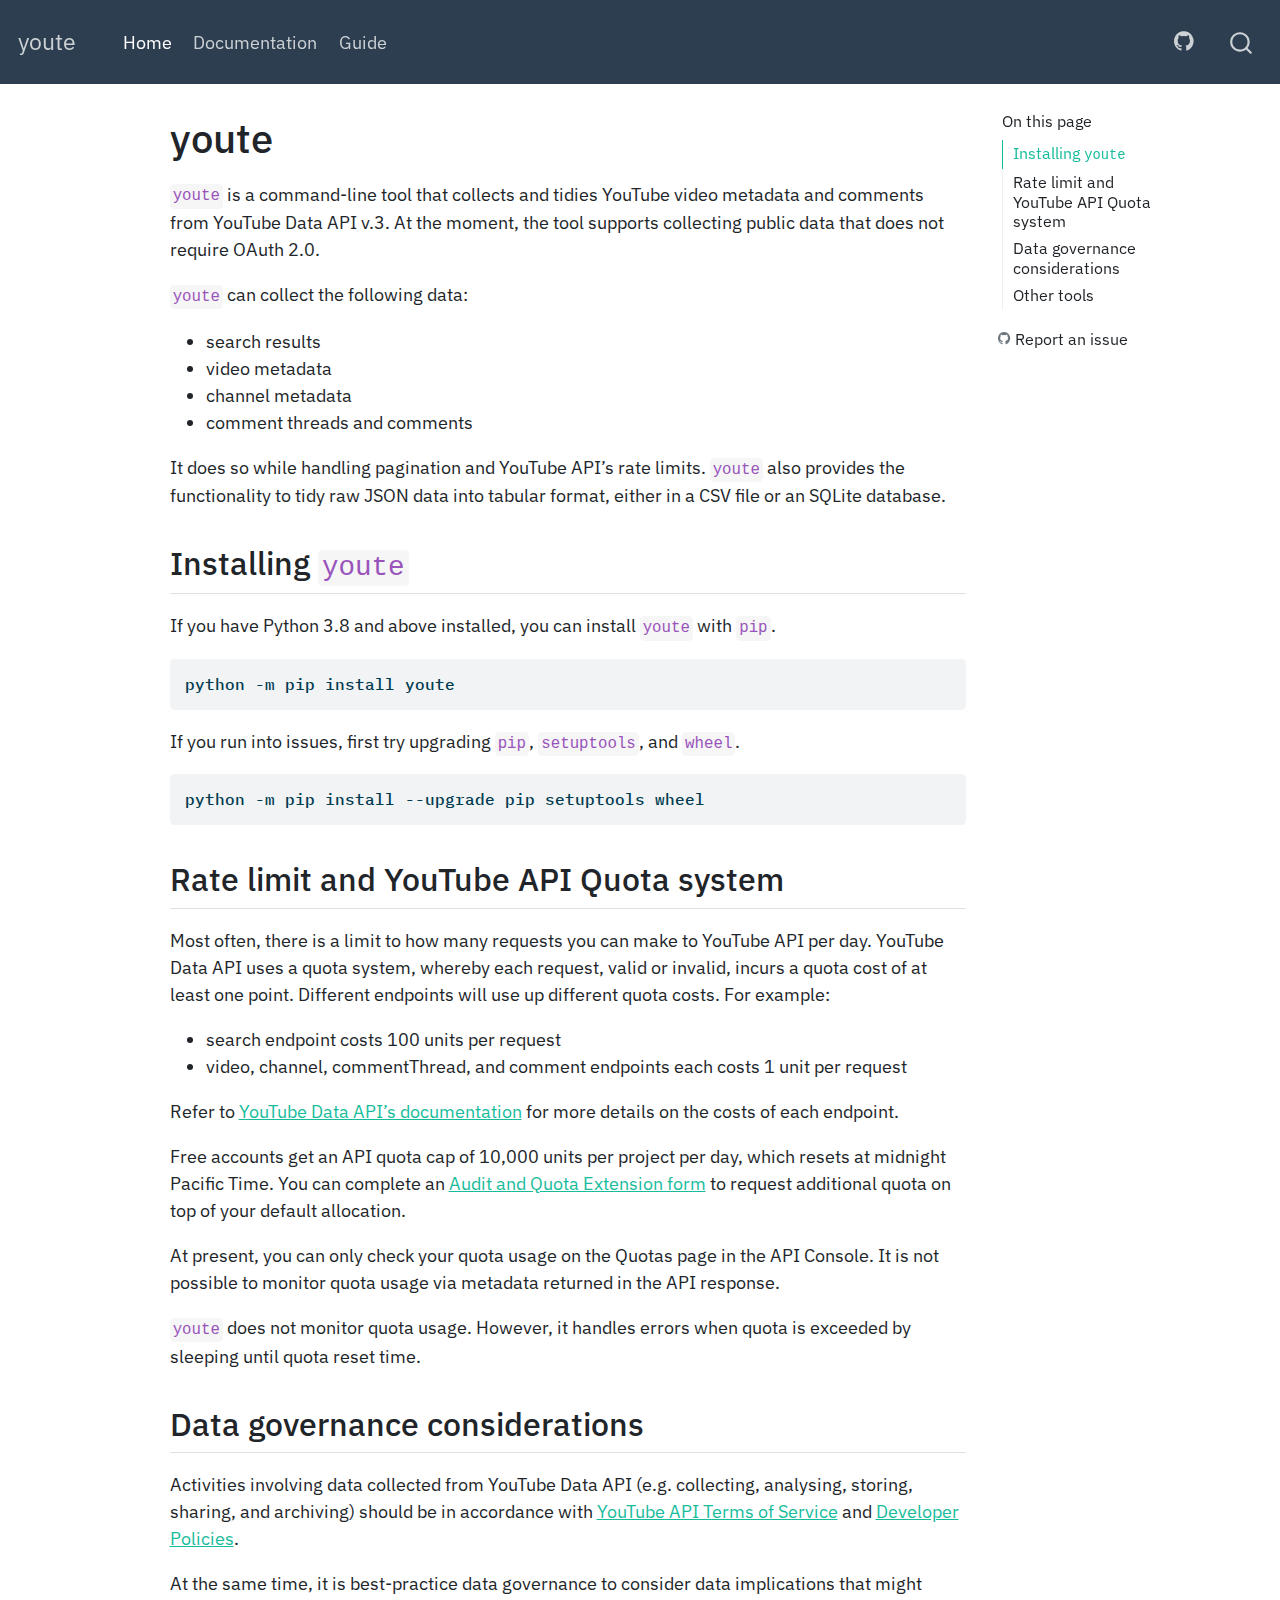
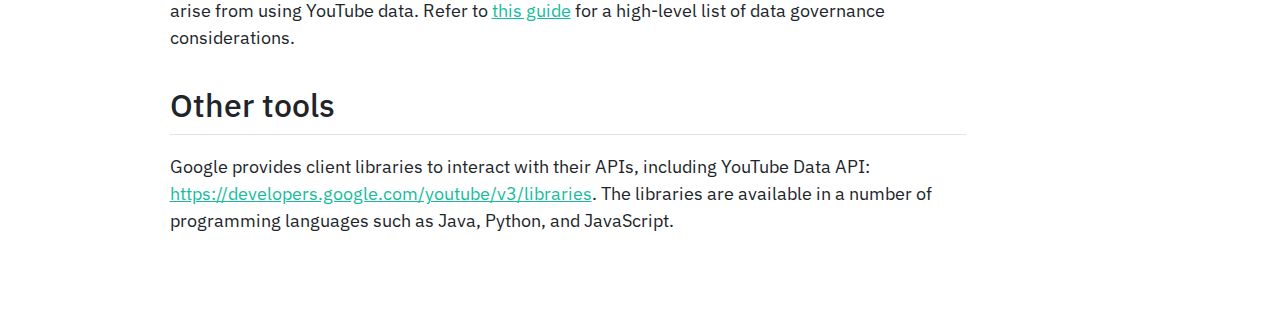
==== commit f7f7767a: "update site" ====
--- a/docs/index.html
+++ b/docs/index.html
@@ -7,7 +7,7 @@
 <meta name="viewport" content="width=device-width, initial-scale=1.0, user-scalable=yes">
 
 
-<title>youte - youte: Collecting YouTube video metadata and comments</title>
+<title>youte</title>
 <style>
 code{white-space: pre-wrap;}
 span.smallcaps{font-variant: small-caps;}
@@ -20,69 +20,6 @@
   margin: 0 0.8em 0.2em -1.6em;
   vertical-align: middle;
 }
-pre > code.sourceCode { white-space: pre; position: relative; }
-pre > code.sourceCode > span { display: inline-block; line-height: 1.25; }
-pre > code.sourceCode > span:empty { height: 1.2em; }
-.sourceCode { overflow: visible; }
-code.sourceCode > span { color: inherit; text-decoration: inherit; }
-div.sourceCode { margin: 1em 0; }
-pre.sourceCode { margin: 0; }
-@media screen {
-div.sourceCode { overflow: auto; }
-}
-@media print {
-pre > code.sourceCode { white-space: pre-wrap; }
-pre > code.sourceCode > span { text-indent: -5em; padding-left: 5em; }
-}
-pre.numberSource code
-  { counter-reset: source-line 0; }
-pre.numberSource code > span
-  { position: relative; left: -4em; counter-increment: source-line; }
-pre.numberSource code > span > a:first-child::before
-  { content: counter(source-line);
-    position: relative; left: -1em; text-align: right; vertical-align: baseline;
-    border: none; display: inline-block;
-    -webkit-touch-callout: none; -webkit-user-select: none;
-    -khtml-user-select: none; -moz-user-select: none;
-    -ms-user-select: none; user-select: none;
-    padding: 0 4px; width: 4em;
-    color: #aaaaaa;
-  }
-pre.numberSource { margin-left: 3em; border-left: 1px solid #aaaaaa;  padding-left: 4px; }
-div.sourceCode
-  {   }
-@media screen {
-pre > code.sourceCode > span > a:first-child::before { text-decoration: underline; }
-}
-code span.al { color: #ff0000; font-weight: bold; } /* Alert */
-code span.an { color: #60a0b0; font-weight: bold; font-style: italic; } /* Annotation */
-code span.at { color: #7d9029; } /* Attribute */
-code span.bn { color: #40a070; } /* BaseN */
-code span.bu { color: #008000; } /* BuiltIn */
-code span.cf { color: #007020; font-weight: bold; } /* ControlFlow */
-code span.ch { color: #4070a0; } /* Char */
-code span.cn { color: #880000; } /* Constant */
-code span.co { color: #60a0b0; font-style: italic; } /* Comment */
-code span.cv { color: #60a0b0; font-weight: bold; font-style: italic; } /* CommentVar */
-code span.do { color: #ba2121; font-style: italic; } /* Documentation */
-code span.dt { color: #902000; } /* DataType */
-code span.dv { color: #40a070; } /* DecVal */
-code span.er { color: #ff0000; font-weight: bold; } /* Error */
-code span.ex { } /* Extension */
-code span.fl { color: #40a070; } /* Float */
-code span.fu { color: #06287e; } /* Function */
-code span.im { color: #008000; font-weight: bold; } /* Import */
-code span.in { color: #60a0b0; font-weight: bold; font-style: italic; } /* Information */
-code span.kw { color: #007020; font-weight: bold; } /* Keyword */
-code span.op { color: #666666; } /* Operator */
-code span.ot { color: #007020; } /* Other */
-code span.pp { color: #bc7a00; } /* Preprocessor */
-code span.sc { color: #4070a0; } /* SpecialChar */
-code span.ss { color: #bb6688; } /* SpecialString */
-code span.st { color: #4070a0; } /* String */
-code span.va { color: #19177c; } /* Variable */
-code span.vs { color: #4070a0; } /* VerbatimString */
-code span.wa { color: #60a0b0; font-weight: bold; font-style: italic; } /* Warning */
 </style>
 
 
@@ -145,6 +82,19 @@
   <li class="nav-item">
     <a class="nav-link active" href="./index.html" aria-current="page">Home</a>
   </li>  
+  <li class="nav-item">
+    <a class="nav-link" href="./documentation.html">Documentation</a>
+  </li>  
+  <li class="nav-item">
+    <a class="nav-link" href="./guide.html">Guide</a>
+  </li>  
+</ul>
+            <ul class="navbar-nav navbar-nav-scroll ms-auto">
+  <li class="nav-item compact">
+    <a class="nav-link" href="https://github.com/QUT-Digital-Observatory/youte"><i class="bi bi-github" role="img">
+</i> 
+ </a>
+  </li>  
 </ul>
               <div id="quarto-search" class="" title="Search"></div>
           </div> <!-- /navcollapse -->
@@ -160,50 +110,19 @@
     <h2 id="toc-title">On this page</h2>
    
   <ul>
-  <li><a href="#about-youte" id="toc-about-youte" class="nav-link active" data-scroll-target="#about-youte">About <code>youte</code></a>
-  <ul class="collapse">
-  <li><a href="#youtube-data-api" id="toc-youtube-data-api" class="nav-link" data-scroll-target="#youtube-data-api">YouTube Data API</a></li>
-  <li><a href="#command-line" id="toc-command-line" class="nav-link" data-scroll-target="#command-line">Command-line</a></li>
-  </ul></li>
-  <li><a href="#installing-youte" id="toc-installing-youte" class="nav-link" data-scroll-target="#installing-youte">Installing youte</a>
-  <ul class="collapse">
-  <li><a href="#issues-installing-youte-in-anaconda" id="toc-issues-installing-youte-in-anaconda" class="nav-link" data-scroll-target="#issues-installing-youte-in-anaconda">Issues installing <code>youte</code> in Anaconda</a></li>
-  </ul></li>
-  <li><a href="#set-up" id="toc-set-up" class="nav-link" data-scroll-target="#set-up">Set up</a></li>
-  <li><a href="#running-a-search" id="toc-running-a-search" class="nav-link" data-scroll-target="#running-a-search">Running a search</a>
-  <ul class="collapse">
-  <li><a href="#saving-search-progress" id="toc-saving-search-progress" class="nav-link" data-scroll-target="#saving-search-progress">Saving search progress</a></li>
-  </ul></li>
-  <li><a href="#hydrating-videos-and-channels" id="toc-hydrating-videos-and-channels" class="nav-link" data-scroll-target="#hydrating-videos-and-channels">Hydrating videos and channels</a>
-  <ul class="collapse">
-  <li><a href="#hydrating-channels" id="toc-hydrating-channels" class="nav-link" data-scroll-target="#hydrating-channels">Hydrating channels</a></li>
-  <li><a href="#using-file-containing-ids" id="toc-using-file-containing-ids" class="nav-link" data-scroll-target="#using-file-containing-ids">Using file containing IDs</a></li>
-  </ul></li>
-  <li><a href="#getting-comments" id="toc-getting-comments" class="nav-link" data-scroll-target="#getting-comments">Getting comments</a>
-  <ul class="collapse">
-  <li><a href="#getting-comments-on-video" id="toc-getting-comments-on-video" class="nav-link" data-scroll-target="#getting-comments-on-video">Getting comments on video</a></li>
-  <li><a href="#getting-replies-to-comment-threads" id="toc-getting-replies-to-comment-threads" class="nav-link" data-scroll-target="#getting-replies-to-comment-threads">Getting replies to comment threads</a></li>
-  </ul></li>
-  <li><a href="#tidying-data" id="toc-tidying-data" class="nav-link" data-scroll-target="#tidying-data">Tidying data</a>
-  <ul class="collapse">
-  <li><a href="#json-format" id="toc-json-format" class="nav-link" data-scroll-target="#json-format">JSON format</a></li>
-  <li><a href="#working-with-databases-in-r-and-python" id="toc-working-with-databases-in-r-and-python" class="nav-link" data-scroll-target="#working-with-databases-in-r-and-python">Working with databases in R and Python</a></li>
-  </ul></li>
-  <li><a href="#youtube-api-quota-system" id="toc-youtube-api-quota-system" class="nav-link" data-scroll-target="#youtube-api-quota-system">YouTube API Quota system</a>
-  <ul class="collapse">
-  <li><a href="#youtes-handling-of-quota-usage" id="toc-youtes-handling-of-quota-usage" class="nav-link" data-scroll-target="#youtes-handling-of-quota-usage"><code>youte</code>’s handling of quota usage</a></li>
-  <li><a href="#saving-search-progress-1" id="toc-saving-search-progress-1" class="nav-link" data-scroll-target="#saving-search-progress-1">Saving search progress</a></li>
-  </ul></li>
-  <li><a href="#feedback-is-welcome" id="toc-feedback-is-welcome" class="nav-link" data-scroll-target="#feedback-is-welcome">Feedback is welcome!</a></li>
+  <li><a href="#installing-youte" id="toc-installing-youte" class="nav-link active" data-scroll-target="#installing-youte">Installing <code>youte</code></a></li>
+  <li><a href="#rate-limit-and-youtube-api-quota-system" id="toc-rate-limit-and-youtube-api-quota-system" class="nav-link" data-scroll-target="#rate-limit-and-youtube-api-quota-system">Rate limit and YouTube API Quota system</a></li>
+  <li><a href="#data-governance-considerations" id="toc-data-governance-considerations" class="nav-link" data-scroll-target="#data-governance-considerations">Data governance considerations</a></li>
+  <li><a href="#other-tools" id="toc-other-tools" class="nav-link" data-scroll-target="#other-tools">Other tools</a></li>
   </ul>
-</nav>
+<div class="toc-actions"><div><i class="bi bi-github"></i></div><div class="action-links"><p><a href="https://github.com/QUT-Digital-Observatory/youte/issues/new" class="toc-action">Report an issue</a></p></div></div></nav>
     </div>
 <!-- main -->
 <main class="content" id="quarto-document-content">
 
 <header id="title-block-header" class="quarto-title-block default">
 <div class="quarto-title">
-<h1 class="title">youte: Collecting YouTube video metadata and comments</h1>
+<h1 class="title">youte</h1>
 </div>
 
 
@@ -217,272 +136,42 @@
 
 </header>
 
-<section id="about-youte" class="level2">
-<h2 class="anchored" data-anchor-id="about-youte">About <code>youte</code></h2>
-<p><code>youte</code> is a helper library that interacts with <a href="https://developers.google.com/youtube/v3">YouTube Data API</a>. Effectively, it makes working with YouTube API and collecting YouTube metadata and comments easy and intuitive. <code>youte</code> is primarily run as a command-line tool.</p>
-<p><code>youte</code> is still early in its development, so its functionalities remain quite limited. However, the tool is actively worked on and new capabilities are being added at the present. Keep an eye out for new releases on our <a href="https://github.com/QUT-Digital-Observatory/youte">GitHub page</a>:</p>
-<section id="youtube-data-api" class="level3">
-<h3 class="anchored" data-anchor-id="youtube-data-api">YouTube Data API</h3>
-<p>An <em>Application Programming Interface</em> or API is a set of communication protocols that help two programs or applications talk to each other. According to this protocol, you send a request to the API, and the API returns a response code to tell you whether your request was valid, and a response body that contains the data requested.</p>
-<p>As an API, <a href="https://developers.google.com/youtube/v3/getting-started">YouTube Data API</a> allows you to get information of a wide range of resources. A YouTube <a href="https://developers.google.com/youtube/v3/getting-started#resources"><em>resource</em></a> is an entity that makes up the YouTube experience, including video, channel, playlist, comment, and search results. Each resource has a unique ID given by YouTube. These IDs will come in handy when you query data from YouTube API.</p>
-<p>The API also allows you to update, delete or create YouTube resources, although as a data collection tool, <code>youte</code> currently does not support these operations.</p>
-</section>
-<section id="command-line" class="level3">
-<h3 class="anchored" data-anchor-id="command-line">Command-line</h3>
-<p>We mentioned that <code>youte</code> is a command-line tool. So what is a command line? A <em>command line</em>, or the <em>shell</em>, is an interface that takes textual, keyboard commands and passes them to your computer for execution.</p>
-<p>A variety of shells are used across operating systems. Some common ones are listed below:</p>
+<p><code>youte</code> is a command-line tool that collects and tidies YouTube video metadata and comments from YouTube Data API v.3. At the moment, the tool supports collecting public data that does not require OAuth 2.0.</p>
+<p><code>youte</code> can collect the following data:</p>
 <ul>
-<li><p>Windows: Command Prompt (cmd), Powershell, Git Bash</p></li>
-<li><p>Linux &amp; Mac OS: Bash, Zsh</p></li>
-</ul>
-<p>If you need a quick introduction of how the shell works, <a href="https://swcarpentry.github.io/shell-novice/">this guide</a> is a useful resource.</p>
-<p><em>Code display convention</em>: Shell commands in this tutorial are displayed as codes with a dollar ($) sign in front of them. When copying the code to your own terminal, make sure to omit the dollar sign.</p>
-</section>
-</section>
+<li>search results</li>
+<li>video metadata</li>
+<li>channel metadata</li>
+<li>comment threads and comments</li>
+</ul>
+<p>It does so while handling pagination and YouTube API’s rate limits. <code>youte</code> also provides the functionality to tidy raw JSON data into tabular format, either in a CSV file or an SQLite database.</p>
 <section id="installing-youte" class="level2">
-<h2 class="anchored" data-anchor-id="installing-youte">Installing youte</h2>
-<p>To install youte, run:</p>
-<pre class="shell"><code>$ python -m pip install youte</code></pre>
-<p><code>youte</code> can work with Python 3.8 and above, so make sure you check your Python version before installing.</p>
-<section id="issues-installing-youte-in-anaconda" class="level3">
-<h3 class="anchored" data-anchor-id="issues-installing-youte-in-anaconda">Issues installing <code>youte</code> in Anaconda</h3>
-<p>If you use Anaconda’s distribution of Python, there might be issues installing and using <code>youte</code>. The below solutions have been tried and shown to work:</p>
+<h2 class="anchored" data-anchor-id="installing-youte">Installing <code>youte</code></h2>
+<p>If you have Python 3.8 and above installed, you can install <code>youte</code> with <code>pip</code>.</p>
+<pre class="shell"><code>python -m pip install youte</code></pre>
+<p>If you run into issues, first try upgrading <code>pip</code>, <code>setuptools</code>, and <code>wheel</code>.</p>
+<pre class="shell"><code>python -m pip install --upgrade pip setuptools wheel</code></pre>
+</section>
+<section id="rate-limit-and-youtube-api-quota-system" class="level2">
+<h2 class="anchored" data-anchor-id="rate-limit-and-youtube-api-quota-system">Rate limit and YouTube API Quota system</h2>
+<p>Most often, there is a limit to how many requests you can make to YouTube API per day. YouTube Data API uses a quota system, whereby each request, valid or invalid, incurs a quota cost of at least one point. Different endpoints will use up different quota costs. For example:</p>
 <ul>
-<li><p>If you install <code>youte</code> in the base environment (i.e.&nbsp;not in a virtual environment), run <code>youte</code> in Anaconda Prompt as opposed to other shells.</p></li>
-<li><p>You can install <code>youte</code> in a virtual environment and run it in that virtual environment.</p></li>
-</ul>
-</section>
-</section>
-<section id="set-up" class="level2">
-<h2 class="anchored" data-anchor-id="set-up">Set up</h2>
-<p>To get started, you will need a YouTube API key. Obtaining an API key is simple and straightforward, but you will need a Google account to do so. Instructions for getting an API key are described <a href="https://developers.google.com/youtube/v3/getting-started">here</a>.</p>
-<p>Once you have your API key, configure your key with <code>youte</code> by running the command:</p>
-<pre class="shell"><code>$ youte config add-key</code></pre>
-<p>This will display an interactive prompt where you enter your API key and give it a name. The name will be used to specify the API key, and it can be anything you choose. This will save you the trouble of having to enter the API key every time you query data from YouTube: all you need is the key’s name.</p>
-<p>You’re also asked if you want to set a key as the default key. If there is a default key, it will be used automatically every time you run a query.</p>
-<p>All API keys have to be added to <code>youte</code> before they can be used. <code>config add-key</code> stores your API key in a config file which <code>youte</code> will refer to when running queries. The config file also stores metadata such as your quota usage and time of its most recent use.</p>
-<p>To see a list of all stored keys, run:</p>
-<pre class="shell"><code>$ youte config list-keys</code></pre>
-<p>To manually set a key as a default, run:</p>
-<pre class="shell"><code>$ youte config set-default &lt;NAME-OF-KEY&gt;</code></pre>
-<p>Here you specify the <em>name</em> of the API key you want to set as default.</p>
-<p>To remove an API key from <code>youte</code>, run:</p>
-<pre class="shell"><code>$ youte config remove &lt;NAME-OF-KEY&gt;</code></pre>
-</section>
-<section id="running-a-search" class="level2">
-<h2 class="anchored" data-anchor-id="running-a-search">Running a search</h2>
-<p>Now, onto the exciting part. Let’s run a search!</p>
-<p>Similarly to doing a YouTube search, <code>youte search</code> allows you to do get a list of videos matching keywords and other specified criteria. <code>youte</code> does not return audiovisual content, just the metadata such as video titles and descriptions.</p>
-<p>Here is the format of <code>youte search</code> command. Note that all shell commands must be inputted in one line. The backlashes (<code>\</code>) are used to enter a new line without breaking the command and help with readability.</p>
-<pre class="shell"><code>$ youte search &lt;QUERY&gt; &lt;OUTPUT&gt; \
-    --from &lt;YYYY-MM-DD&gt; \
-    --to &lt;YYYY-MM-DD&gt; \
-    --name &lt;name-of-api-key&gt; \
-    --order=&lt;date|rating|relevance|title&gt; \
-    --safe-search=&lt;none|moderate|strict&gt;</code></pre>
-<p>The &lt;QUERY&gt; and &lt;OUTPUT&gt; are must-have arguments and have to follow the order specified in the command.</p>
-<ul>
-<li><p><code>QUERY</code>: the search term to look for in YouTube video titles and descriptions.</p></li>
-<li><p><code>OUTPUT</code>: name of the file to store raw JSON responses from the API. The file must end in <code>.json</code> or <code>.jsonl</code>.</p></li>
-</ul>
-<p>Besides the above, there are several optional arguments that you can pass to further refine the search:</p>
-<ul>
-<li><p><code>--from</code>, <code>--to</code>: specify date range of the search results returned. The date format has to follow ISO format (YYYY-MM-DD). Note that the date range here is <em>inclusive</em>.</p></li>
-<li><p><code>--name</code>: name of the API key configured with <code>youte</code>. This is optional if you already have a default API key set up.</p></li>
-<li><p><code>--order</code>: specify how you want the data to be sorted. The default (<code>date</code>) will sort the results by date of upload. Other options include <code>rating</code>, <code>relevance</code>, and <code>title</code>.</p></li>
-<li><p><code>--safe-search</code>: include or exclude restricted content. The default (none) will include all publicly available content. Other options include <code>moderate</code>, and <code>strict</code>.</p></li>
-</ul>
-<p>As an example, let’s search for videos matching “offgrid living” in August 2022.</p>
-<pre class="shell"><code>youte search "offgrid living" results.json --from 2022-08-01 --to 2022-08-31</code></pre>
-<p>Of course, you might want to get just the most relevant results first:</p>
-<pre class="shell"><code>youte search "offgrid living" results.json --from 2022-08-01 --to 2022-08-31 --order=relevance</code></pre>
-<p>Or only include moderated content:</p>
-<pre class="shell"><code>youte search "offgrid living" results.json --from 2022-08-01 --to 2022-08-31 --safe-search=moderate</code></pre>
-<section id="saving-search-progress" class="level3">
-<h3 class="anchored" data-anchor-id="saving-search-progress">Saving search progress</h3>
-<p>As will be described below, often there is a limit to how much data you get from YouTube API per day. Searching, in particular, is very “expensive” in terms of API usage. Therefore, you can choose to save the progress of a search so that if you exit the program prematurely, either by accident or on purpose, you can resume the search to avoid wasting valuable quota units.</p>
-<p>Specifically, when you exit the program in the middle of a search, a prompt will ask if you want to save its progress. If yes, progress of the search is saved in a database, whose name matches exactly the name of the <code>OUTPUT</code> file that you specified. If you rerun the same search in the same directory, you can choose to resume the progress from that database. This database will be deleted once all search results have been returned.</p>
-<pre class="shell"><code>$ youte search "offgrid living" --from 2022-08-08 --output search_offgrid.json  </code></pre>
-<pre class="text"><code>
-# exit program
-Do you want to save your current progress? [y/N]: # y  
-
-# resume search
-$ youte search "offgrid living" --from 2022-08-08 --output search_offgrid.json  
-
-Getting API key from config file.  
-
-        A history file '.youte.history/search_offgrid.db' is detected in your current directory.
-        Do you want to resume progress from this history file?
-        If you are at all unsure, say No. [y/N]:</code></pre>
-</section>
-</section>
-<section id="hydrating-videos-and-channels" class="level2">
-<h2 class="anchored" data-anchor-id="hydrating-videos-and-channels">Hydrating videos and channels</h2>
-<p>Now, if you look at the search results returned from <code>youte search</code>, you’ll see that they contain only a few fields of information. For example, video statistics are not provided, and video descriptions are truncated.</p>
-<p><code>youte search</code> only returns some data, so if you want to get full data on a set of videos or channels you might need to use <code>hydrate</code>.</p>
-<pre class="shell"><code>youte hydrate [OPTIONS] &lt;OUTPUT&gt; &lt;ITEMS&gt;...</code></pre>
-<ul>
-<li><code>OUTPUT</code>: name of the file to store raw JSON responses from the API. The file must end in <code>.json</code> or <code>.jsonl</code>.</li>
-<li><code>ITEMS</code>: one or more video IDs separated by a space.</li>
-</ul>
-<p><code>youte hydrate</code> command takes as input a list of video or channel IDs and retrieves information on those. As mentioned above, each YouTube resource has a unique identifier. You can get the ID of a resource in the browser or within the data returned by YouTube Data API. For example, the ID of a YouTube video can be seen in the video’s URL:</p>
-<p>https://www.youtube.com/watch?v=<strong>5MXTcO1veRQ</strong></p>
-<p>Now let’s hydrate this video. By default, <code>youte hydrate</code> takes the IDs as video IDs and return video information. So you can hydrate one video easily with:</p>
-<pre class="shell"><code>$ youte hydrate video.json 5MXTcO1veRQ</code></pre>
-<p>You can also hydrate multiple videos:</p>
-<pre class="shell"><code>$ youte hydrate videos.json 5MXTcO1veRQ cbAj3biUeDI dTI3I9ZFzTI</code></pre>
-<section id="hydrating-channels" class="level3">
-<h3 class="anchored" data-anchor-id="hydrating-channels">Hydrating channels</h3>
-<p>If you want to hydrate a list of channel IDs, pass the <code>--channel</code> flag.</p>
-<p>Hydrate 1 channel ID:</p>
-<pre class="shell"><code>$ youte hydrate channel.json --channel UC3mORGO2XYSn3Y_BUPuazeQ</code></pre>
-<p>Hydrate multiple channel IDs</p>
-<pre class="shell"><code>$ youte hydrate channels.json --channel UCC-jcZTFL1r17E-bEC7VYYA UC3mORGO2XYSn3Y_BUPuazeQ</code></pre>
-<section id="working-with-channel-ids" class="level4">
-<h4 class="anchored" data-anchor-id="working-with-channel-ids">Working with channel IDs</h4>
-<p>Similar to video IDs, channel IDs can be found in the channels’ URLs (https://www.youtube.com/channel/<strong>UC3mORGO2XYSn3Y_BUPuazeQ</strong>).</p>
-<p>However, most often channel IDs will be more difficult to find because YouTube channels can have custom names and URLs (e.g.&nbsp;https://www.youtube.com/c/<strong>AmbitionMusic</strong>), or older channels might have a different URL (e.g.&nbsp;https://www.youtube.com/user/QueenAnime141). These custom names won’t be able to hydrate.</p>
-<p>Therefore, the best way to get channel IDs is in the search results from <code>youte search</code>.</p>
-</section>
-</section>
-<section id="using-file-containing-ids" class="level3">
-<h3 class="anchored" data-anchor-id="using-file-containing-ids">Using file containing IDs</h3>
-<p>Instead of listing the IDs in the shell, you can also specify a file containing the IDs by passing the <code>-f</code> flag followed by the file’s path. The file should contain just the IDs, each on a new line, and of the same resource type.</p>
-<pre class="shell"><code>$ youte hydrate videos_json -f video_ids.csv</code></pre>
-</section>
-</section>
-<section id="getting-comments" class="level2">
-<h2 class="anchored" data-anchor-id="getting-comments">Getting comments</h2>
-<section id="getting-comments-on-video" class="level3">
-<h3 class="anchored" data-anchor-id="getting-comments-on-video">Getting comments on video</h3>
-<p>The <code>youte list-comments</code> command lets you retrieve comments left on a video or to a comment thread. First, let’s get comments on a video.</p>
-<pre class="shell"><code>$ youte list-comments -v &lt;OUTPUT&gt; &lt;ITEMS&gt;...</code></pre>
-<p>The format of <code>list-comments</code> is the same as <code>hydrate</code>. You specify a name for the output file, followed by one or multiple video IDs. Remember to pass the <code>-v</code> flag to indicate that the IDs are video IDs from which to get comments.</p>
-<pre class="shell"><code>$ youte list-comments -v comments.json dTI3I9ZFzTI</code></pre>
-<p>One potential issue you might run into when running this command is if the video has comments disabled. In this case, the program will show a warning and skip to other IDs if there is any.</p>
-</section>
-<section id="getting-replies-to-comment-threads" class="level3">
-<h3 class="anchored" data-anchor-id="getting-replies-to-comment-threads">Getting replies to comment threads</h3>
-<p>Getting comments on a video retrieves only the top level comments (or <em>threads</em>), but not their replies. You can get the replies to a thread by running <code>list-comments</code> with the thread ID, and passing <code>-t</code> to indicate the ID belongs to a thread, not a video.</p>
-<p>In a browser, the thread ID can be seen if you hover your mouse over a comment’s timestamp. Or you can get the thread IDs from the data returned by <code>list-comments</code>.</p>
-<p>https://www.youtube.com/watch?v=A-mO7rbYtgk&amp;lc=<strong>UgwTqVJTgz1gZl6X57Z4AaABAg</strong></p>
-<pre class="shell"><code>$ youte list-comments -t &lt;OUTPUT&gt; &lt;ITEMS&gt;...</code></pre>
-<p>This command will return an empty JSON if there are no replies.</p>
-<section id="using-text-file-containing-ids" class="level4">
-<h4 class="anchored" data-anchor-id="using-text-file-containing-ids">Using text file containing IDs</h4>
-<p>Similarly to <code>hydrate</code>, you can also use IDs from a text file instead of passing them to the shell, by using the <code>-f</code> flag.</p>
-<pre class="shell"><code>$ youte list-comments -v comments_many.json -f video_ids.csv</code></pre>
-</section>
-</section>
-</section>
-<section id="tidying-data" class="level2">
-<h2 class="anchored" data-anchor-id="tidying-data">Tidying data</h2>
-<section id="json-format" class="level3">
-<h3 class="anchored" data-anchor-id="json-format">JSON format</h3>
-<p>All data returned from <code>youte search</code>, <code>youte hydrate</code>, and <code>youte list-comments</code> are in JSON format.</p>
-<p><em>What is JSON?</em></p>
-<p><a href="https://www.w3schools.com/js/js_json_intro.asp">JSON</a> is the most common way for exchanging text data. Today it is the universal standard of data exchange because of its conciseness, versatility, and platform independence.</p>
-<p>Here is an example of a JSON object.</p>
-<div class="sourceCode" id="cb22"><pre class="sourceCode json code-with-copy"><code class="sourceCode json"><span id="cb22-1"><a href="#cb22-1" aria-hidden="true" tabindex="-1"></a><span class="fu">{</span></span>
-<span id="cb22-2"><a href="#cb22-2" aria-hidden="true" tabindex="-1"></a>  <span class="dt">"kind"</span><span class="fu">:</span> <span class="st">"youtube#searchResult"</span><span class="fu">,</span></span>
-<span id="cb22-3"><a href="#cb22-3" aria-hidden="true" tabindex="-1"></a>  <span class="dt">"etag"</span><span class="fu">:</span> <span class="st">"B_TxCObncAju-vhnFwKefxRoNRI"</span><span class="fu">,</span></span>
-<span id="cb22-4"><a href="#cb22-4" aria-hidden="true" tabindex="-1"></a>  <span class="dt">"id"</span><span class="fu">:</span> <span class="fu">{</span></span>
-<span id="cb22-5"><a href="#cb22-5" aria-hidden="true" tabindex="-1"></a>    <span class="dt">"kind"</span><span class="fu">:</span> <span class="st">"youtube#video"</span><span class="fu">,</span></span>
-<span id="cb22-6"><a href="#cb22-6" aria-hidden="true" tabindex="-1"></a>    <span class="dt">"videoId"</span><span class="fu">:</span> <span class="st">"SR2Mf27YweM"</span></span>
-<span id="cb22-7"><a href="#cb22-7" aria-hidden="true" tabindex="-1"></a>  <span class="fu">},</span></span>
-<span id="cb22-8"><a href="#cb22-8" aria-hidden="true" tabindex="-1"></a>  <span class="dt">"snippet"</span><span class="fu">:</span> <span class="fu">{</span></span>
-<span id="cb22-9"><a href="#cb22-9" aria-hidden="true" tabindex="-1"></a>    <span class="dt">"publishedAt"</span><span class="fu">:</span> <span class="st">"2022-08-31T00:43:25Z"</span><span class="fu">,</span></span>
-<span id="cb22-10"><a href="#cb22-10" aria-hidden="true" tabindex="-1"></a>    <span class="dt">"channelId"</span><span class="fu">:</span> <span class="st">"UCnSc_XzYmAMMSJX4shj7ovw"</span><span class="fu">,</span></span>
-<span id="cb22-11"><a href="#cb22-11" aria-hidden="true" tabindex="-1"></a>    <span class="dt">"title"</span><span class="fu">:</span> <span class="st">"30/08/22 :: 9 HOURS STUDY WITH ME [PART-2/2] :: CA: UPSC: PCS: IIT: NEET: SSC: OTHER EXAMS"</span><span class="fu">,</span></span>
-<span id="cb22-12"><a href="#cb22-12" aria-hidden="true" tabindex="-1"></a>    <span class="dt">"description"</span><span class="fu">:</span> <span class="st">"Why is this channel ? As we know that to get good marks in any exam ,we have to study hard and for which consistency is ..."</span><span class="fu">,</span></span>
-<span id="cb22-13"><a href="#cb22-13" aria-hidden="true" tabindex="-1"></a>    <span class="dt">"thumbnails"</span><span class="fu">:</span> <span class="fu">{</span></span>
-<span id="cb22-14"><a href="#cb22-14" aria-hidden="true" tabindex="-1"></a>      <span class="dt">"default"</span><span class="fu">:</span> <span class="fu">{</span></span>
-<span id="cb22-15"><a href="#cb22-15" aria-hidden="true" tabindex="-1"></a>        <span class="dt">"url"</span><span class="fu">:</span> <span class="st">"https://i.ytimg.com/vi/SR2Mf27YweM/default.jpg"</span><span class="fu">,</span></span>
-<span id="cb22-16"><a href="#cb22-16" aria-hidden="true" tabindex="-1"></a>        <span class="dt">"width"</span><span class="fu">:</span> <span class="dv">120</span><span class="fu">,</span></span>
-<span id="cb22-17"><a href="#cb22-17" aria-hidden="true" tabindex="-1"></a>        <span class="dt">"height"</span><span class="fu">:</span> <span class="dv">90</span></span>
-<span id="cb22-18"><a href="#cb22-18" aria-hidden="true" tabindex="-1"></a>      <span class="fu">},</span></span>
-<span id="cb22-19"><a href="#cb22-19" aria-hidden="true" tabindex="-1"></a>      <span class="dt">"medium"</span><span class="fu">:</span> <span class="fu">{</span></span>
-<span id="cb22-20"><a href="#cb22-20" aria-hidden="true" tabindex="-1"></a>        <span class="dt">"url"</span><span class="fu">:</span> <span class="st">"https://i.ytimg.com/vi/SR2Mf27YweM/mqdefault.jpg"</span><span class="fu">,</span></span>
-<span id="cb22-21"><a href="#cb22-21" aria-hidden="true" tabindex="-1"></a>        <span class="dt">"width"</span><span class="fu">:</span> <span class="dv">320</span><span class="fu">,</span></span>
-<span id="cb22-22"><a href="#cb22-22" aria-hidden="true" tabindex="-1"></a>        <span class="dt">"height"</span><span class="fu">:</span> <span class="dv">180</span></span>
-<span id="cb22-23"><a href="#cb22-23" aria-hidden="true" tabindex="-1"></a>      <span class="fu">},</span></span>
-<span id="cb22-24"><a href="#cb22-24" aria-hidden="true" tabindex="-1"></a>      <span class="dt">"high"</span><span class="fu">:</span> <span class="fu">{</span></span>
-<span id="cb22-25"><a href="#cb22-25" aria-hidden="true" tabindex="-1"></a>        <span class="dt">"url"</span><span class="fu">:</span> <span class="st">"https://i.ytimg.com/vi/SR2Mf27YweM/hqdefault.jpg"</span><span class="fu">,</span></span>
-<span id="cb22-26"><a href="#cb22-26" aria-hidden="true" tabindex="-1"></a>        <span class="dt">"width"</span><span class="fu">:</span> <span class="dv">480</span><span class="fu">,</span></span>
-<span id="cb22-27"><a href="#cb22-27" aria-hidden="true" tabindex="-1"></a>        <span class="dt">"height"</span><span class="fu">:</span> <span class="dv">360</span></span>
-<span id="cb22-28"><a href="#cb22-28" aria-hidden="true" tabindex="-1"></a>      <span class="fu">}</span></span>
-<span id="cb22-29"><a href="#cb22-29" aria-hidden="true" tabindex="-1"></a>    <span class="fu">},</span></span>
-<span id="cb22-30"><a href="#cb22-30" aria-hidden="true" tabindex="-1"></a>    <span class="dt">"channelTitle"</span><span class="fu">:</span> <span class="st">"BE CONSISTENT"</span><span class="fu">,</span></span>
-<span id="cb22-31"><a href="#cb22-31" aria-hidden="true" tabindex="-1"></a>    <span class="dt">"liveBroadcastContent"</span><span class="fu">:</span> <span class="st">"none"</span><span class="fu">,</span></span>
-<span id="cb22-32"><a href="#cb22-32" aria-hidden="true" tabindex="-1"></a>    <span class="dt">"publishTime"</span><span class="fu">:</span> <span class="st">"2022-08-31T00:43:25Z"</span></span>
-<span id="cb22-33"><a href="#cb22-33" aria-hidden="true" tabindex="-1"></a>  <span class="fu">}</span></span>
-<span id="cb22-34"><a href="#cb22-34" aria-hidden="true" tabindex="-1"></a><span class="fu">}</span></span></code><button title="Copy to Clipboard" class="code-copy-button"><i class="bi"></i></button></pre></div>
-<p>Everything inside a curly braces belongs to an object. An <em>object</em> is basically a thing or an entity. Within that object, you can have object properties or attributes, represented by key-value pairs. As shown in the example above, you can also have objects nested within objects.</p>
-<p>As you can see, the JSON format is great for data exchange, but not for data analysis, for which you’ll probably need something closer to a table or spreadsheet. This is where <code>youte tidy</code> might come in handy, as it processes and transforms raw JSON files into a relational, SQLite database.</p>
-<p>A relational database contains tables of columns and rows. Each row represents an entity (object) and each column an attribute of that entity. So it looks very similar to your spreadsheet or CSV file. SQLite is a light-weight database engine that stores an entire database within a <code>.db</code> file, making it easy to transfer and work with small-scale databases. Interacting with databases requires <a href="https://www.w3schools.com/sql/sql_intro.asp">SQL</a>, although there are tools and libraries that will minimise the amount of SQL you’ll need to read data.</p>
-<p>Now, let’s see what <code>youte tidy</code> does. It takes in a single JSON file as input, and a <code>.db</code> file as output.</p>
-<pre class="shell"><code>youte tidy &lt;INPUT-JSON&gt; &lt;OUTPUT-DB&gt;</code></pre>
-<p>The JSON file should contain <strong><em>one</em></strong> type of resource (e.g.&nbsp;video, channel, comment). And the output file must have a <code>.db</code> ending.</p>
-<pre class="shell"><code>youte tidy raw.json cleaned.db</code></pre>
-</section>
-<section id="working-with-databases-in-r-and-python" class="level3">
-<h3 class="anchored" data-anchor-id="working-with-databases-in-r-and-python">Working with databases in R and Python</h3>
-<section id="r" class="level4">
-<h4 class="anchored" data-anchor-id="r">R</h4>
-<p>There are many tools to work with SQlite files, in R and Python. In R, the <code>RSQLite</code> package offers a nice and easy way to interact and read data from <code>.db</code> files.</p>
-<div class="sourceCode" id="cb25"><pre class="sourceCode r code-with-copy"><code class="sourceCode r"><span id="cb25-1"><a href="#cb25-1" aria-hidden="true" tabindex="-1"></a><span class="fu">library</span>(DBI)     <span class="co"># for createing database connection</span></span>
-<span id="cb25-2"><a href="#cb25-2" aria-hidden="true" tabindex="-1"></a><span class="fu">library</span>(RSQLite)</span>
-<span id="cb25-3"><a href="#cb25-3" aria-hidden="true" tabindex="-1"></a></span>
-<span id="cb25-4"><a href="#cb25-4" aria-hidden="true" tabindex="-1"></a>con <span class="ot">&lt;-</span> DBI<span class="sc">::</span><span class="fu">dbConnect</span>(RSQLite<span class="sc">::</span><span class="fu">SQLite</span>(), <span class="st">"comments.db"</span>)</span>
-<span id="cb25-5"><a href="#cb25-5" aria-hidden="true" tabindex="-1"></a><span class="fu">dbListTables</span>(con)             <span class="co"># list all tables in the database</span></span>
-<span id="cb25-6"><a href="#cb25-6" aria-hidden="true" tabindex="-1"></a>data <span class="ot">&lt;-</span> <span class="fu">dbReadTable</span>(con, <span class="st">"comments"</span>)  <span class="co"># get table `comments` to a dataframe</span></span></code><button title="Copy to Clipboard" class="code-copy-button"><i class="bi"></i></button></pre></div>
-</section>
-<section id="python" class="level4">
-<h4 class="anchored" data-anchor-id="python">Python</h4>
-<p>The <code>pandas</code> library offers some nice functions to connect with and read data from databases. pandas’ <code>read_sql_query</code> lets you query a database into a DataFrame.</p>
-<div class="sourceCode" id="cb26"><pre class="sourceCode python code-with-copy"><code class="sourceCode python"><span id="cb26-1"><a href="#cb26-1" aria-hidden="true" tabindex="-1"></a><span class="im">import</span> pandas</span>
-<span id="cb26-2"><a href="#cb26-2" aria-hidden="true" tabindex="-1"></a><span class="im">import</span> sqlite3   <span class="co"># for creating connection with SQLite databases</span></span>
-<span id="cb26-3"><a href="#cb26-3" aria-hidden="true" tabindex="-1"></a></span>
-<span id="cb26-4"><a href="#cb26-4" aria-hidden="true" tabindex="-1"></a>con <span class="op">=</span> sqlite3.<span class="ex">connect</span>(<span class="st">"cleaned.db"</span>)   <span class="co"># connect to cleaned.db</span></span>
-<span id="cb26-5"><a href="#cb26-5" aria-hidden="true" tabindex="-1"></a>data <span class="op">=</span> pandas.read_sql_query(<span class="st">"SELECT * FROM comments"</span>, con<span class="op">=</span>con)  <span class="co"># read all data from table "comments" to a pandas DataFrame</span></span></code><button title="Copy to Clipboard" class="code-copy-button"><i class="bi"></i></button></pre></div>
-</section>
-</section>
-</section>
-<section id="youtube-api-quota-system" class="level2">
-<h2 class="anchored" data-anchor-id="youtube-api-quota-system">YouTube API Quota system</h2>
-<p>Most often, there is a limit to how many requests you can make to YouTube API per day. YouTube API uses a quota system in which each request costs a number of units depending on the operation requested.</p>
-<p>For example:</p>
-<ul>
-<li><p>searching costs 100 units per request</p></li>
-<li><p>hydrating videos, channels, and comments each costs 1 unit per request</p></li>
-</ul>
-<p>Free accounts get an API quota cap of 10,000 units per project per day, which resets at midnight Pacific Time. Hence the default maximum quota value is set to be 10,000 in <code>youte</code>.</p>
-<section id="youtes-handling-of-quota-usage" class="level3">
-<h3 class="anchored" data-anchor-id="youtes-handling-of-quota-usage"><code>youte</code>’s handling of quota usage</h3>
-<p>At present, you can only check your quota usage on the <a href="https://console.cloud.google.com/iam-admin/quotas">Quotas</a> page in the API Console. It is not possible to monitor quota usage via metadata returned in the API responses.</p>
-<p>Therefore, <code>youte</code> manually monitors quota by keeping counts of requests made and logging their quota usage to the config file. If the maximum quota has been reached, youte handles it by putting the program to sleep until quota reset time (midnight Pacific) before re-running the collector. This is a makeshift approach and does not guarantee perfectly accurate data, especially when you try to collect data on multiple computers using the same API key.</p>
-</section>
-<section id="saving-search-progress-1" class="level3">
-<h3 class="anchored" data-anchor-id="saving-search-progress-1">Saving search progress</h3>
-<p>As you have seen above, searching is very “expensive” in terms of quota usage. Therefore, you can select to save the progress of a search so that if you exit the program prematurely, either by accident or on purpose, you can resume the search from where it stopped to avoid wasting valuable quota units.</p>
-<p>When you exit the program in the middle of a search (i.e.&nbsp;by pressing Ctrl+C), you will get a prompt asking to save progress.</p>
-<p>If you select Yes, search progress is saved in a SQLite database in a hidden <em>.youte.history</em> folder inside your current directory. The name of the database is what is passed as the OUTPUT file with the <code>.json</code> extension removed. If you rerun the same search in the same directory, you can choose to resume the progress from that database. This database will be deleted once all search results have been returned.</p>
-<pre class="shell"><code>$ youte search "offgrid living" search.json</code></pre>
-<p>When you press Ctrl+C to exit the program midway through and then press <code>y</code> after the prompt you will see:</p>
-<pre class="text"><code>Do you want to save your current progress? [y/N]:
-
-Progress saved at /home/boyd/Documents/demo/.youte.history/search.db</code></pre>
-<p>To resume the search, type the same command in the same directory:</p>
-<pre class="shell"><code>$ youte search "offgrid living" search.json</code></pre>
-<pre class="text"><code>A history file '.youte.history/search.db' is detected in your current directory.
-Do you want to resume progress from this history file?
-If you are at all unsure, say No. [y/N]:</code></pre>
-</section>
-</section>
-<section id="feedback-is-welcome" class="level2">
-<h2 class="anchored" data-anchor-id="feedback-is-welcome">Feedback is welcome!</h2>
-<p><code>youte</code> is still in its infancy, and we are working to improve and expand its capabilities. Extra documentation on <code>youte</code> can be found on our <a href="https://github.com/QUT-Digital-Observatory/youte">GitHub’s repository</a>. Let us know your feedback or suggestions by creating GitHub issues or emailing us at <a href="mailto:digitalobservatory@qut.edu.au">digitalobservatory@qut.edu.au</a>.</p>
+<li>search endpoint costs 100 units per request</li>
+<li>video, channel, commentThread, and comment endpoints each costs 1 unit per request</li>
+</ul>
+<p>Refer to <a href="https://developers.google.com/youtube/v3/determine_quota_cost">YouTube Data API’s documentation</a> for more details on the costs of each endpoint.</p>
+<p>Free accounts get an API quota cap of 10,000 units per project per day, which resets at midnight Pacific Time. You can complete an <a href="https://developers.google.com/youtube/v3/guides/quota_and_compliance_audits">Audit and Quota Extension form</a> to request additional quota on top of your default allocation.</p>
+<p>At present, you can only check your quota usage on the Quotas page in the API Console. It is not possible to monitor quota usage via metadata returned in the API response.</p>
+<p><code>youte</code> does not monitor quota usage. However, it handles errors when quota is exceeded by sleeping until quota reset time.</p>
+</section>
+<section id="data-governance-considerations" class="level2">
+<h2 class="anchored" data-anchor-id="data-governance-considerations">Data governance considerations</h2>
+<p>Activities involving data collected from YouTube Data API (e.g.&nbsp;collecting, analysing, storing, sharing, and archiving) should be in accordance with <a href="https://developers.google.com/youtube/terms/api-services-terms-of-service">YouTube API Terms of Service</a> and <a href="https://developers.google.com/youtube/terms/developer-policies">Developer Policies</a>.</p>
+<p>At the same time, it is best-practice data governance to consider data implications that might arise from using YouTube data. Refer to <a href="https://www.digitalobservatory.net.au/data-governance-guide/">this guide</a> for a high-level list of data governance considerations.</p>
+</section>
+<section id="other-tools" class="level2">
+<h2 class="anchored" data-anchor-id="other-tools">Other tools</h2>
+<p>Google provides client libraries to interact with their APIs, including YouTube Data API: <a href="https://developers.google.com/youtube/v3/libraries">https://developers.google.com/youtube/v3/libraries</a>. The libraries are available in a number of programming languages such as Java, Python, and JavaScript.</p>
 
 
 </section>
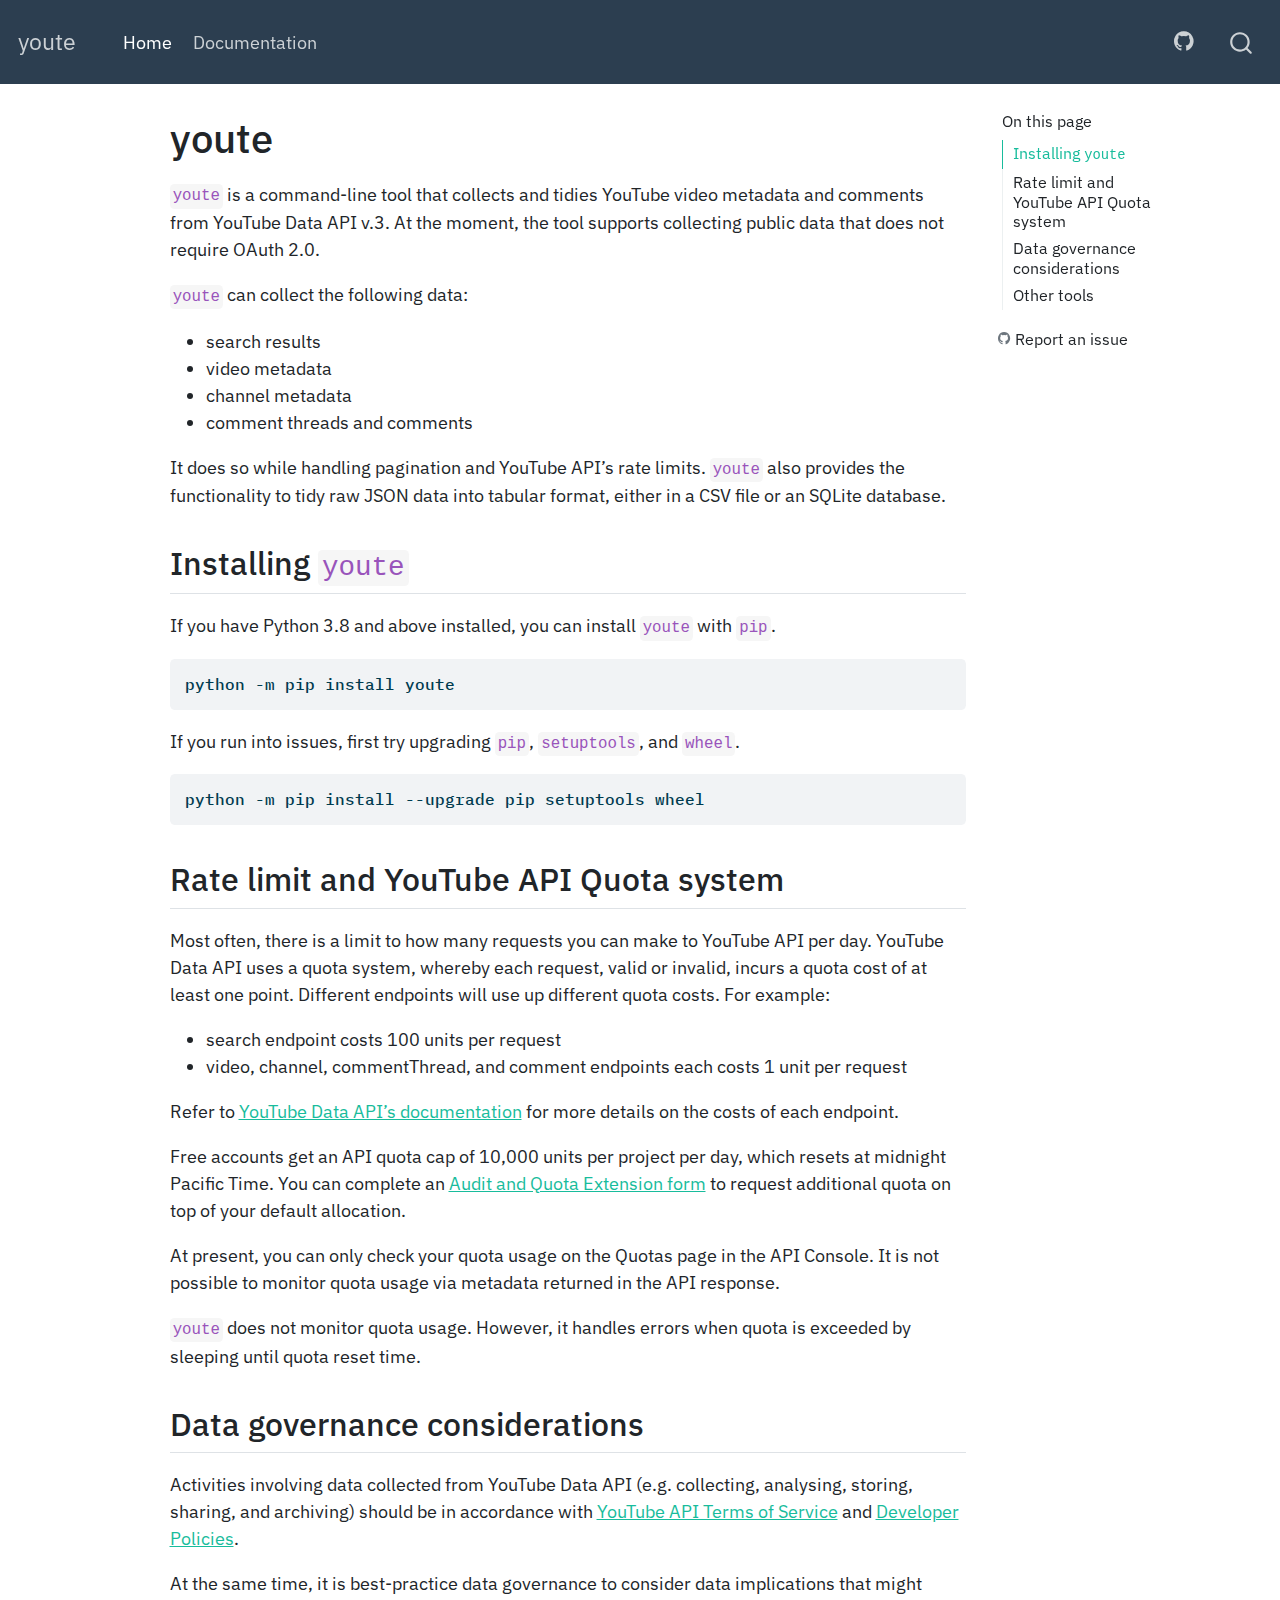
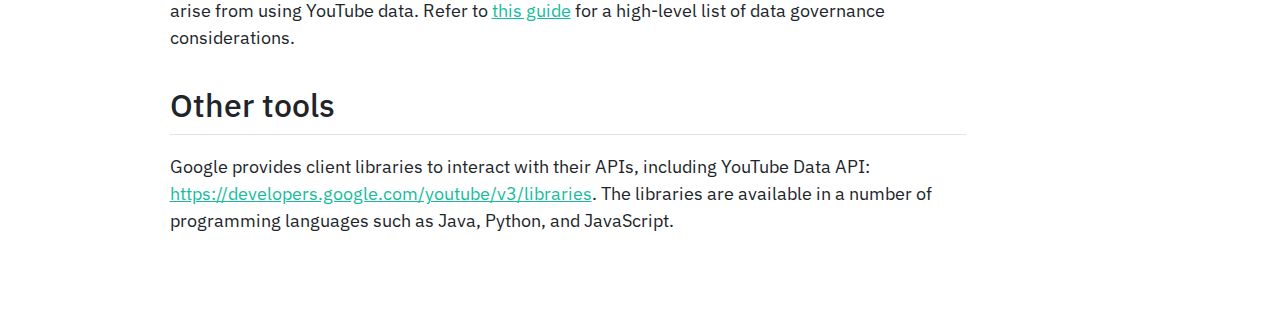
==== commit 6a19ebe5: "remove tutorial page temporarily" ====
--- a/docs/index.html
+++ b/docs/index.html
@@ -84,9 +84,6 @@
   </li>  
   <li class="nav-item">
     <a class="nav-link" href="./documentation.html">Documentation</a>
-  </li>  
-  <li class="nav-item">
-    <a class="nav-link" href="./guide.html">Guide</a>
   </li>  
 </ul>
             <ul class="navbar-nav navbar-nav-scroll ms-auto">
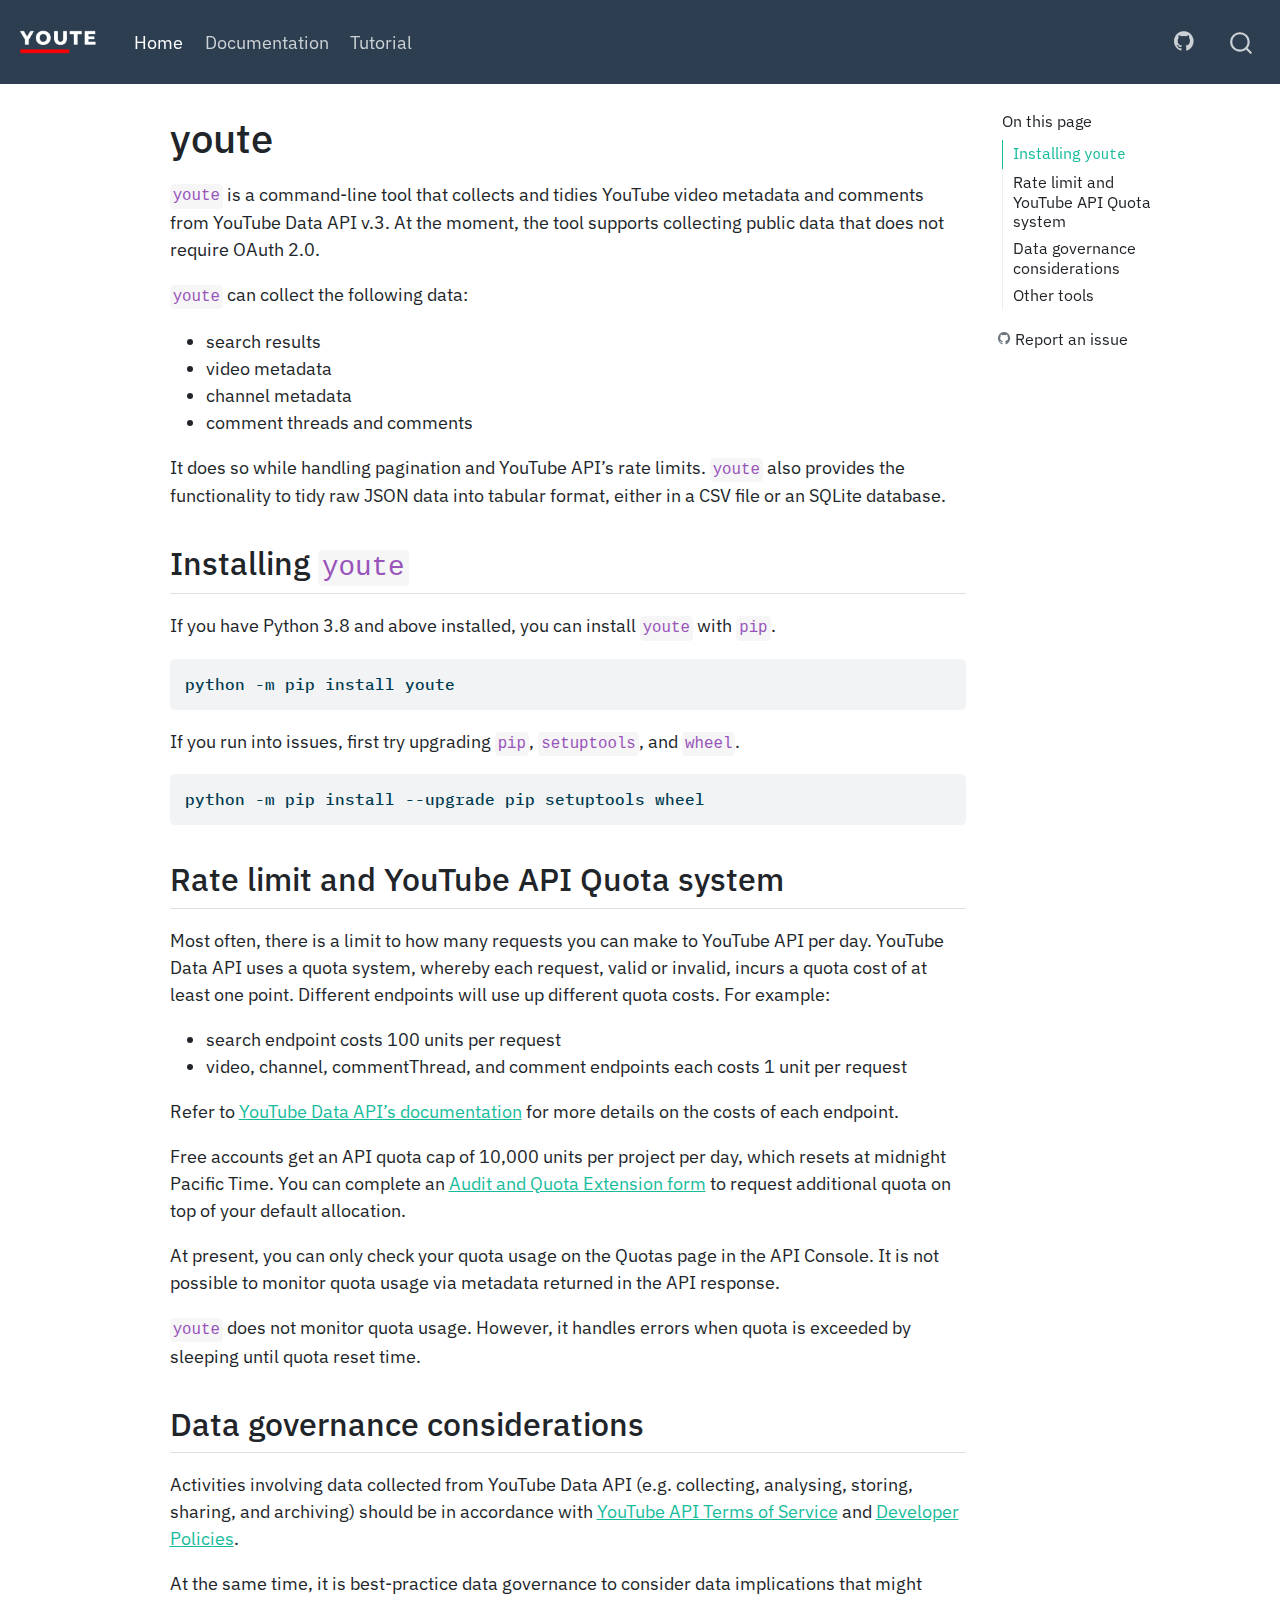
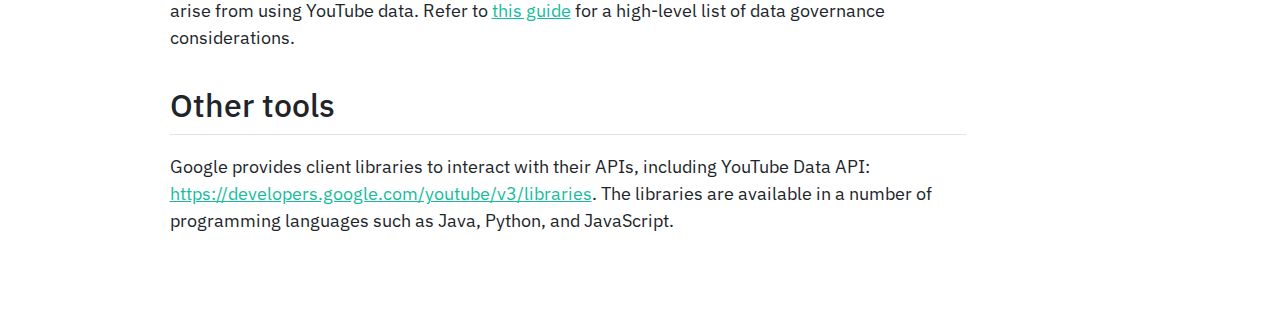
==== commit 59fbd794: "update tutorial" ====
--- a/docs/index.html
+++ b/docs/index.html
@@ -30,6 +30,7 @@
 <script src="site_libs/quarto-search/fuse.min.js"></script>
 <script src="site_libs/quarto-search/quarto-search.js"></script>
 <meta name="quarto:offset" content="./">
+<link href="./images/youte-logo-black-transparent.png" rel="icon" type="image/png">
 <script src="site_libs/quarto-html/quarto.js"></script>
 <script src="site_libs/quarto-html/popper.min.js"></script>
 <script src="site_libs/quarto-html/tippy.umd.min.js"></script>
@@ -70,8 +71,8 @@
     <nav class="navbar navbar-expand-lg navbar-dark ">
       <div class="navbar-container container-fluid">
       <div class="navbar-brand-container">
-    <a class="navbar-brand" href="./index.html">
-    <span class="navbar-title">youte</span>
+    <a href="./index.html" class="navbar-brand navbar-brand-logo">
+    <img src="./images/youte-logo-white-transparent-1x.png" alt="" class="navbar-logo">
     </a>
   </div>
           <button class="navbar-toggler" type="button" data-bs-toggle="collapse" data-bs-target="#navbarCollapse" aria-controls="navbarCollapse" aria-expanded="false" aria-label="Toggle navigation" onclick="if (window.quartoToggleHeadroom) { window.quartoToggleHeadroom(); }">
@@ -84,6 +85,9 @@
   </li>  
   <li class="nav-item">
     <a class="nav-link" href="./documentation.html">Documentation</a>
+  </li>  
+  <li class="nav-item">
+    <a class="nav-link" href="./tutorial.html">Tutorial</a>
   </li>  
 </ul>
             <ul class="navbar-nav navbar-nav-scroll ms-auto">
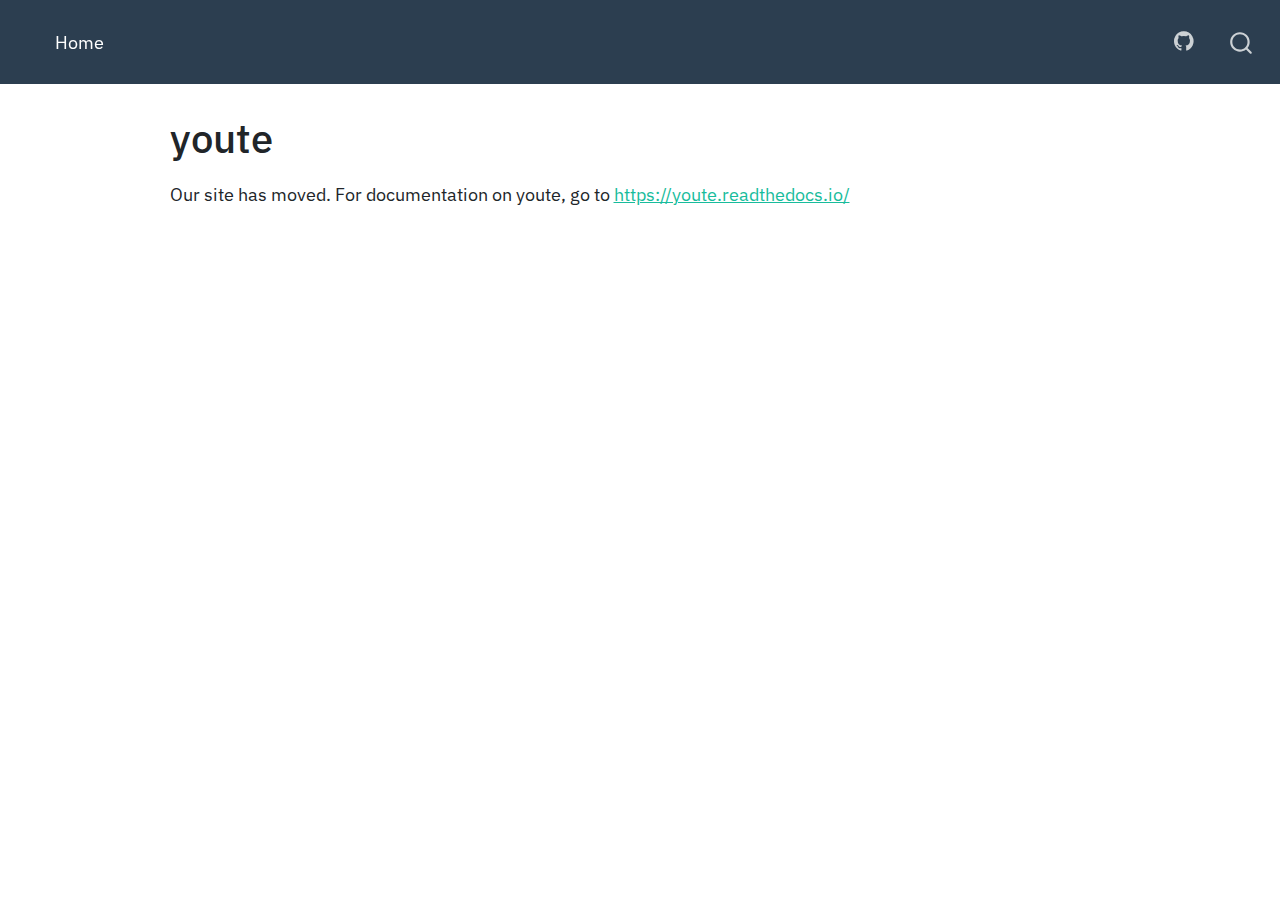
==== commit 73969346: "add note on site moving" ====
--- a/docs/index.html
+++ b/docs/index.html
@@ -83,12 +83,6 @@
   <li class="nav-item">
     <a class="nav-link active" href="./index.html" aria-current="page">Home</a>
   </li>  
-  <li class="nav-item">
-    <a class="nav-link" href="./documentation.html">Documentation</a>
-  </li>  
-  <li class="nav-item">
-    <a class="nav-link" href="./tutorial.html">Tutorial</a>
-  </li>  
 </ul>
             <ul class="navbar-nav navbar-nav-scroll ms-auto">
   <li class="nav-item compact">
@@ -107,16 +101,7 @@
 <!-- sidebar -->
 <!-- margin-sidebar -->
     <div id="quarto-margin-sidebar" class="sidebar margin-sidebar">
-        <nav id="TOC" role="doc-toc" class="toc-active">
-    <h2 id="toc-title">On this page</h2>
-   
-  <ul>
-  <li><a href="#installing-youte" id="toc-installing-youte" class="nav-link active" data-scroll-target="#installing-youte">Installing <code>youte</code></a></li>
-  <li><a href="#rate-limit-and-youtube-api-quota-system" id="toc-rate-limit-and-youtube-api-quota-system" class="nav-link" data-scroll-target="#rate-limit-and-youtube-api-quota-system">Rate limit and YouTube API Quota system</a></li>
-  <li><a href="#data-governance-considerations" id="toc-data-governance-considerations" class="nav-link" data-scroll-target="#data-governance-considerations">Data governance considerations</a></li>
-  <li><a href="#other-tools" id="toc-other-tools" class="nav-link" data-scroll-target="#other-tools">Other tools</a></li>
-  </ul>
-<div class="toc-actions"><div><i class="bi bi-github"></i></div><div class="action-links"><p><a href="https://github.com/QUT-Digital-Observatory/youte/issues/new" class="toc-action">Report an issue</a></p></div></div></nav>
+        
     </div>
 <!-- main -->
 <main class="content" id="quarto-document-content">
@@ -137,45 +122,9 @@
 
 </header>
 
-<p><code>youte</code> is a command-line tool that collects and tidies YouTube video metadata and comments from YouTube Data API v.3. At the moment, the tool supports collecting public data that does not require OAuth 2.0.</p>
-<p><code>youte</code> can collect the following data:</p>
-<ul>
-<li>search results</li>
-<li>video metadata</li>
-<li>channel metadata</li>
-<li>comment threads and comments</li>
-</ul>
-<p>It does so while handling pagination and YouTube API’s rate limits. <code>youte</code> also provides the functionality to tidy raw JSON data into tabular format, either in a CSV file or an SQLite database.</p>
-<section id="installing-youte" class="level2">
-<h2 class="anchored" data-anchor-id="installing-youte">Installing <code>youte</code></h2>
-<p>If you have Python 3.8 and above installed, you can install <code>youte</code> with <code>pip</code>.</p>
-<pre class="shell"><code>python -m pip install youte</code></pre>
-<p>If you run into issues, first try upgrading <code>pip</code>, <code>setuptools</code>, and <code>wheel</code>.</p>
-<pre class="shell"><code>python -m pip install --upgrade pip setuptools wheel</code></pre>
-</section>
-<section id="rate-limit-and-youtube-api-quota-system" class="level2">
-<h2 class="anchored" data-anchor-id="rate-limit-and-youtube-api-quota-system">Rate limit and YouTube API Quota system</h2>
-<p>Most often, there is a limit to how many requests you can make to YouTube API per day. YouTube Data API uses a quota system, whereby each request, valid or invalid, incurs a quota cost of at least one point. Different endpoints will use up different quota costs. For example:</p>
-<ul>
-<li>search endpoint costs 100 units per request</li>
-<li>video, channel, commentThread, and comment endpoints each costs 1 unit per request</li>
-</ul>
-<p>Refer to <a href="https://developers.google.com/youtube/v3/determine_quota_cost">YouTube Data API’s documentation</a> for more details on the costs of each endpoint.</p>
-<p>Free accounts get an API quota cap of 10,000 units per project per day, which resets at midnight Pacific Time. You can complete an <a href="https://developers.google.com/youtube/v3/guides/quota_and_compliance_audits">Audit and Quota Extension form</a> to request additional quota on top of your default allocation.</p>
-<p>At present, you can only check your quota usage on the Quotas page in the API Console. It is not possible to monitor quota usage via metadata returned in the API response.</p>
-<p><code>youte</code> does not monitor quota usage. However, it handles errors when quota is exceeded by sleeping until quota reset time.</p>
-</section>
-<section id="data-governance-considerations" class="level2">
-<h2 class="anchored" data-anchor-id="data-governance-considerations">Data governance considerations</h2>
-<p>Activities involving data collected from YouTube Data API (e.g.&nbsp;collecting, analysing, storing, sharing, and archiving) should be in accordance with <a href="https://developers.google.com/youtube/terms/api-services-terms-of-service">YouTube API Terms of Service</a> and <a href="https://developers.google.com/youtube/terms/developer-policies">Developer Policies</a>.</p>
-<p>At the same time, it is best-practice data governance to consider data implications that might arise from using YouTube data. Refer to <a href="https://www.digitalobservatory.net.au/data-governance-guide/">this guide</a> for a high-level list of data governance considerations.</p>
-</section>
-<section id="other-tools" class="level2">
-<h2 class="anchored" data-anchor-id="other-tools">Other tools</h2>
-<p>Google provides client libraries to interact with their APIs, including YouTube Data API: <a href="https://developers.google.com/youtube/v3/libraries">https://developers.google.com/youtube/v3/libraries</a>. The libraries are available in a number of programming languages such as Java, Python, and JavaScript.</p>
-
-
-</section>
+<p>Our site has moved. For documentation on youte, go to <a href="https://youte.readthedocs.io/">https://youte.readthedocs.io/</a></p>
+
+
 
 </main> <!-- /main -->
 <script id="quarto-html-after-body" type="application/javascript">
